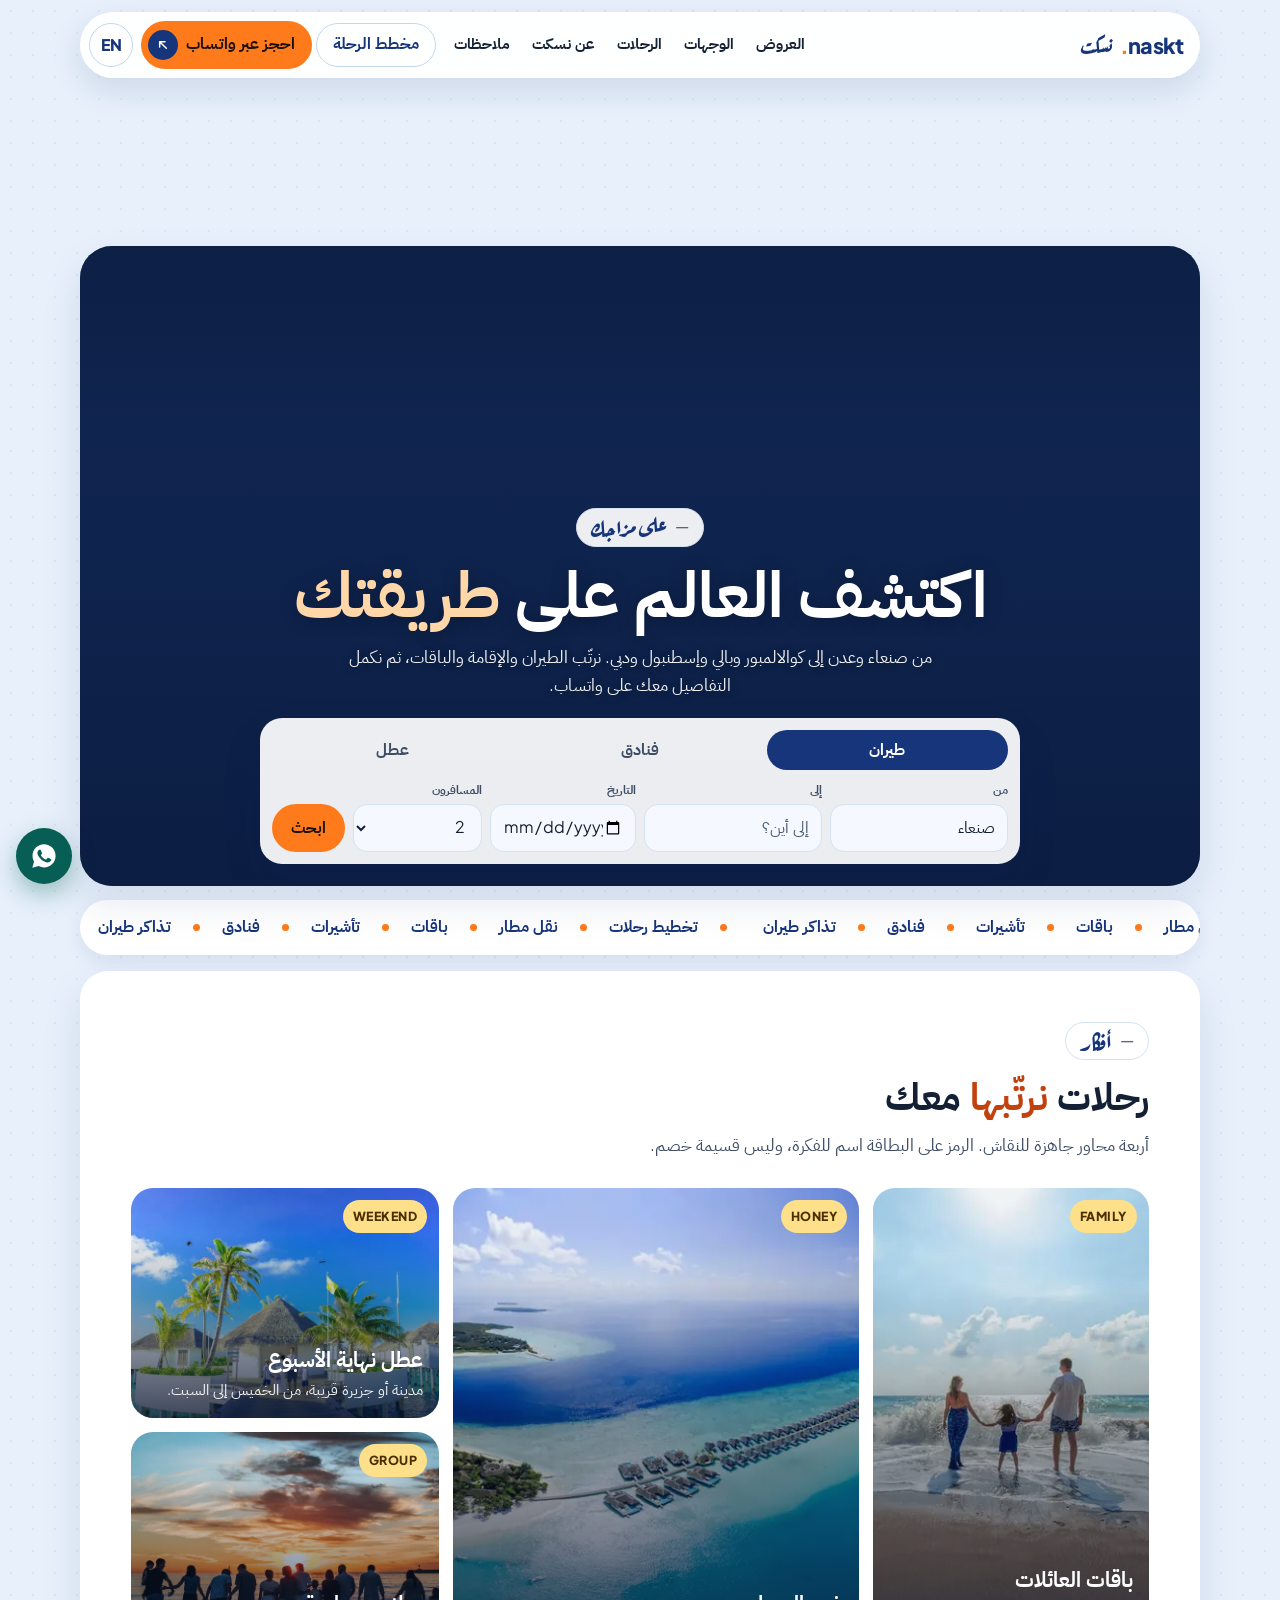
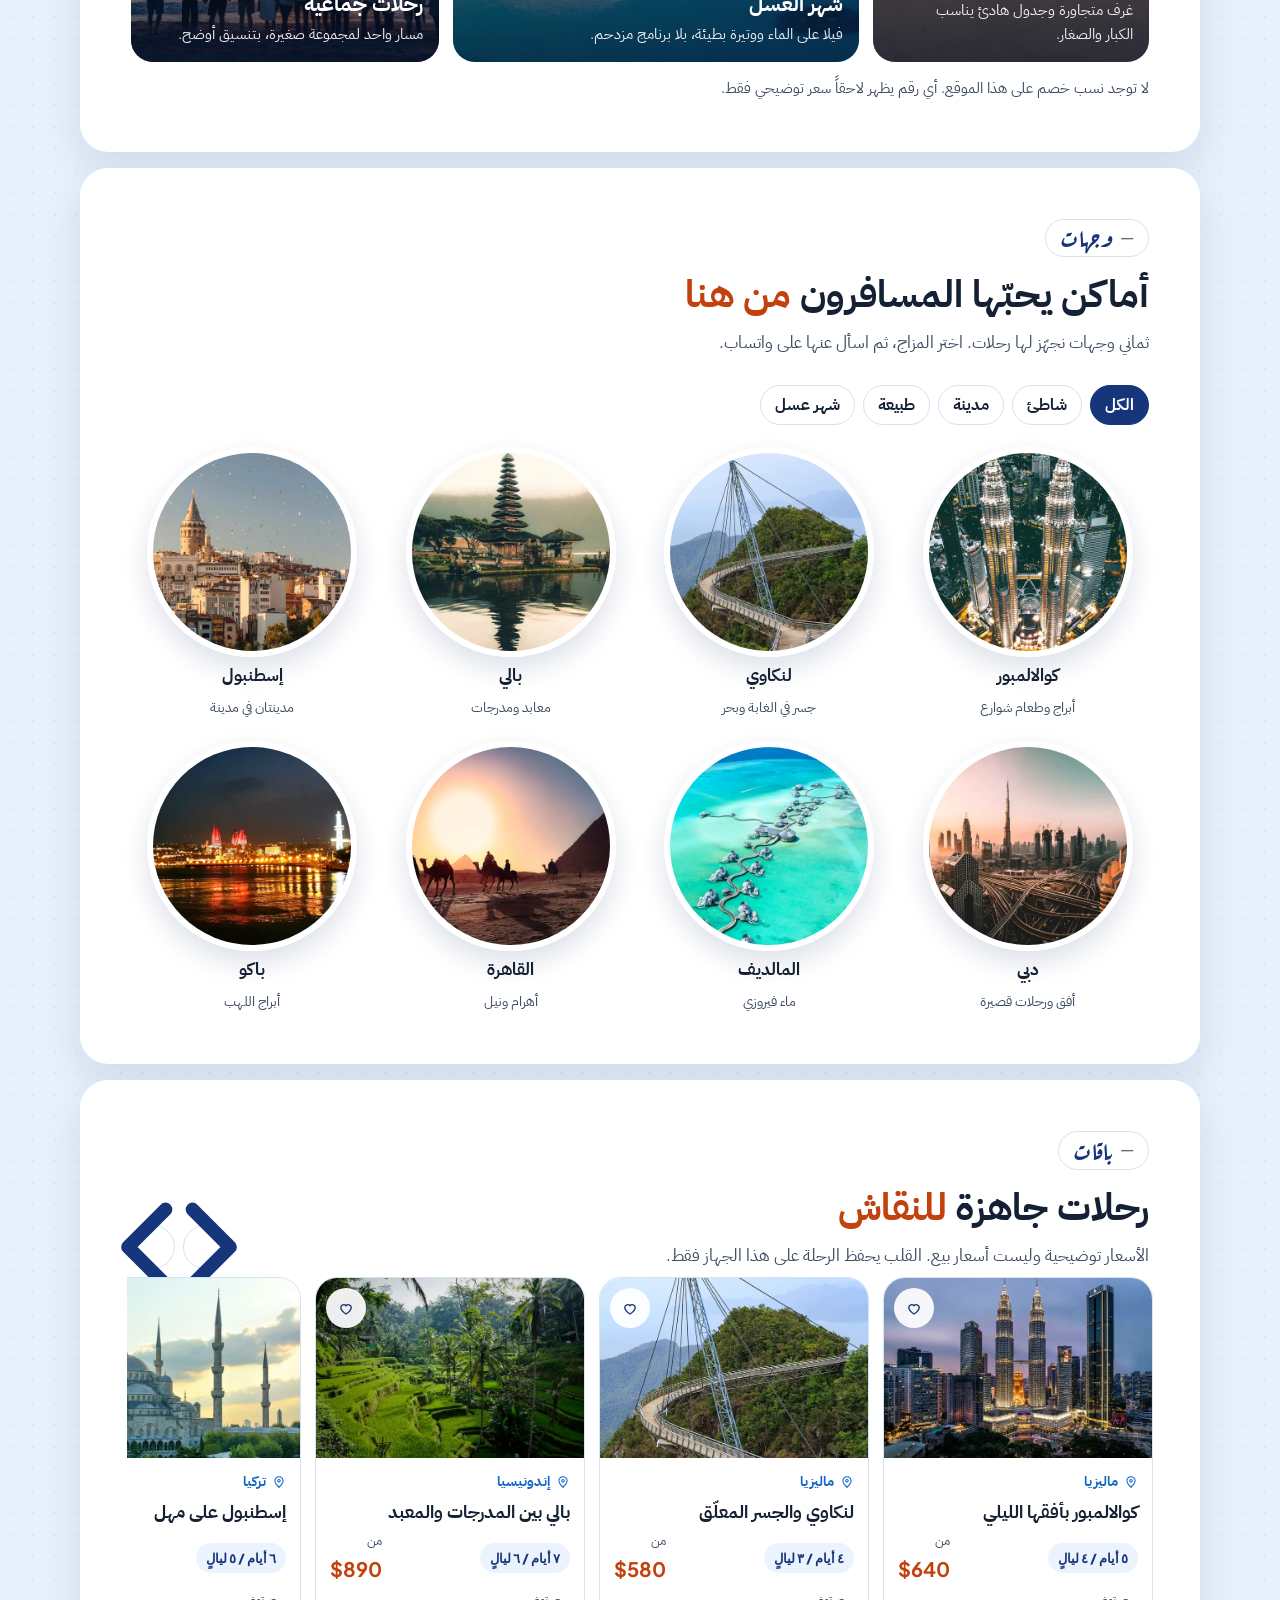
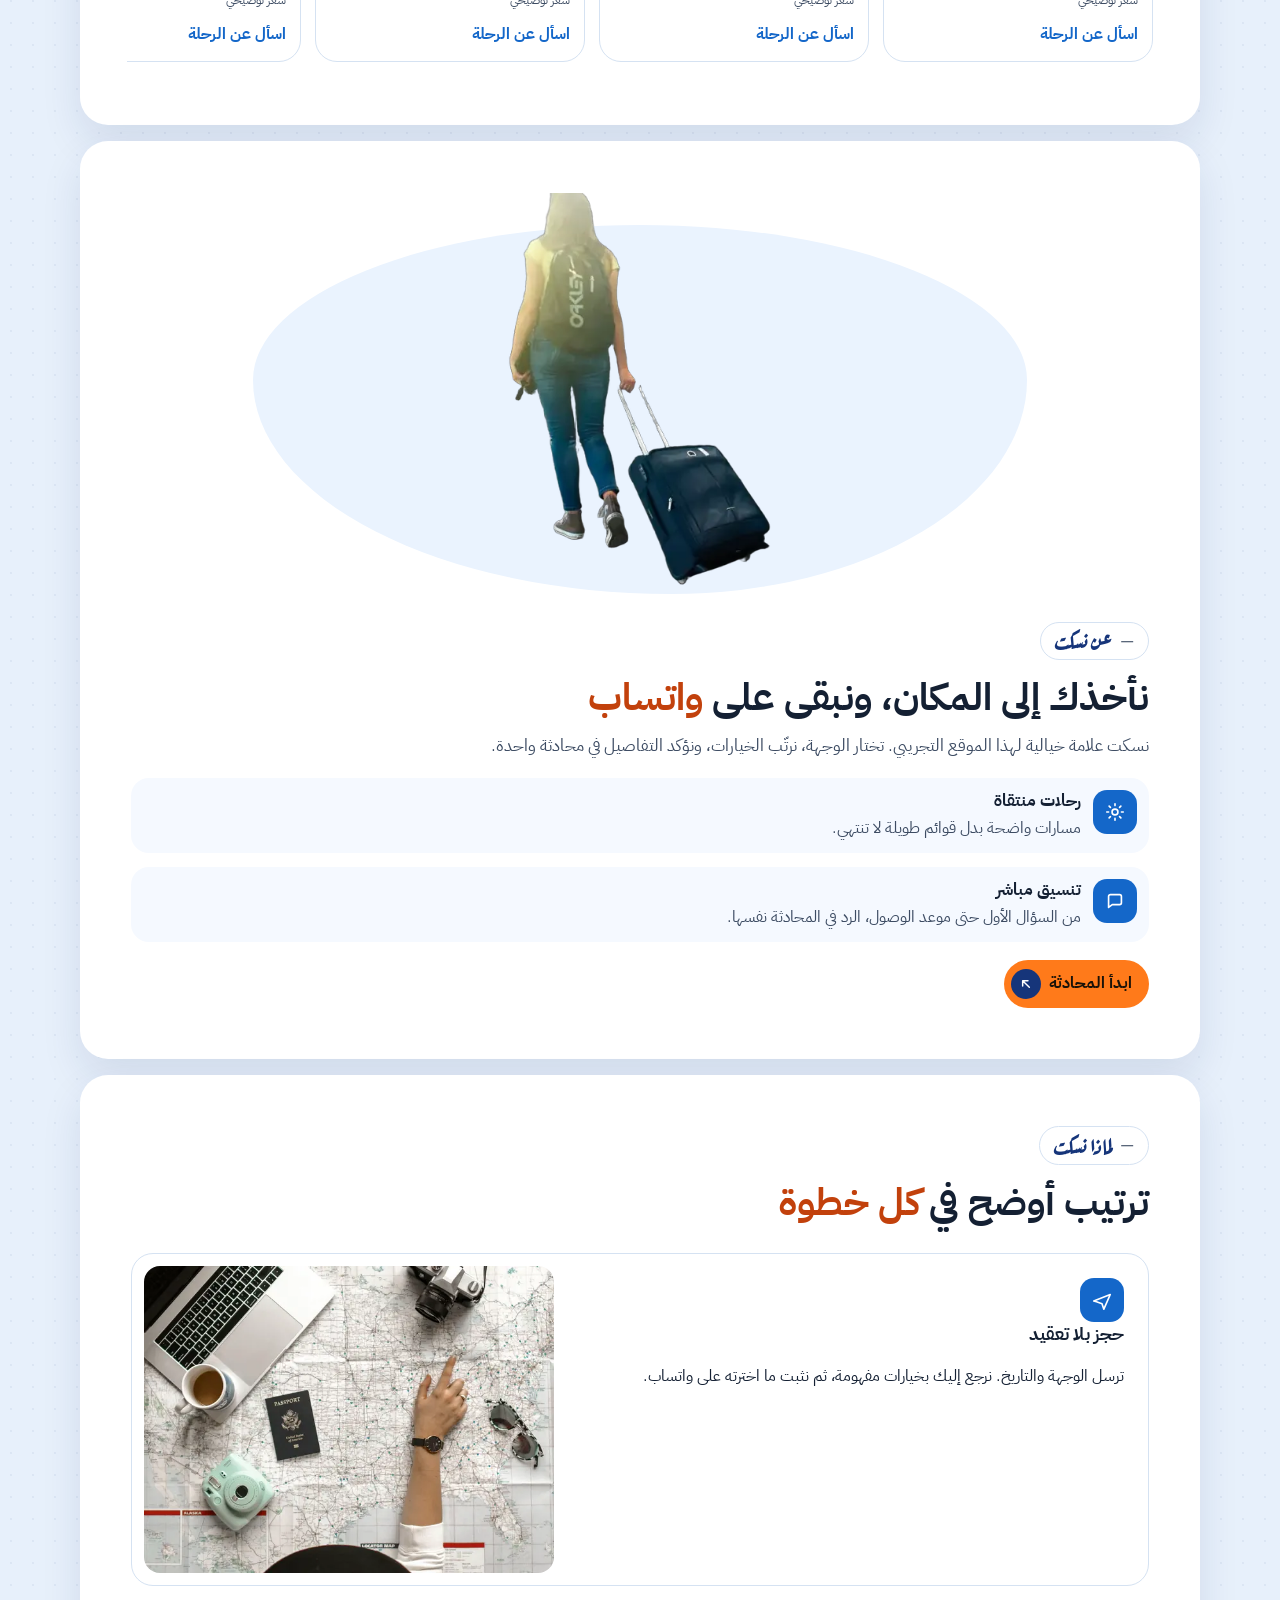
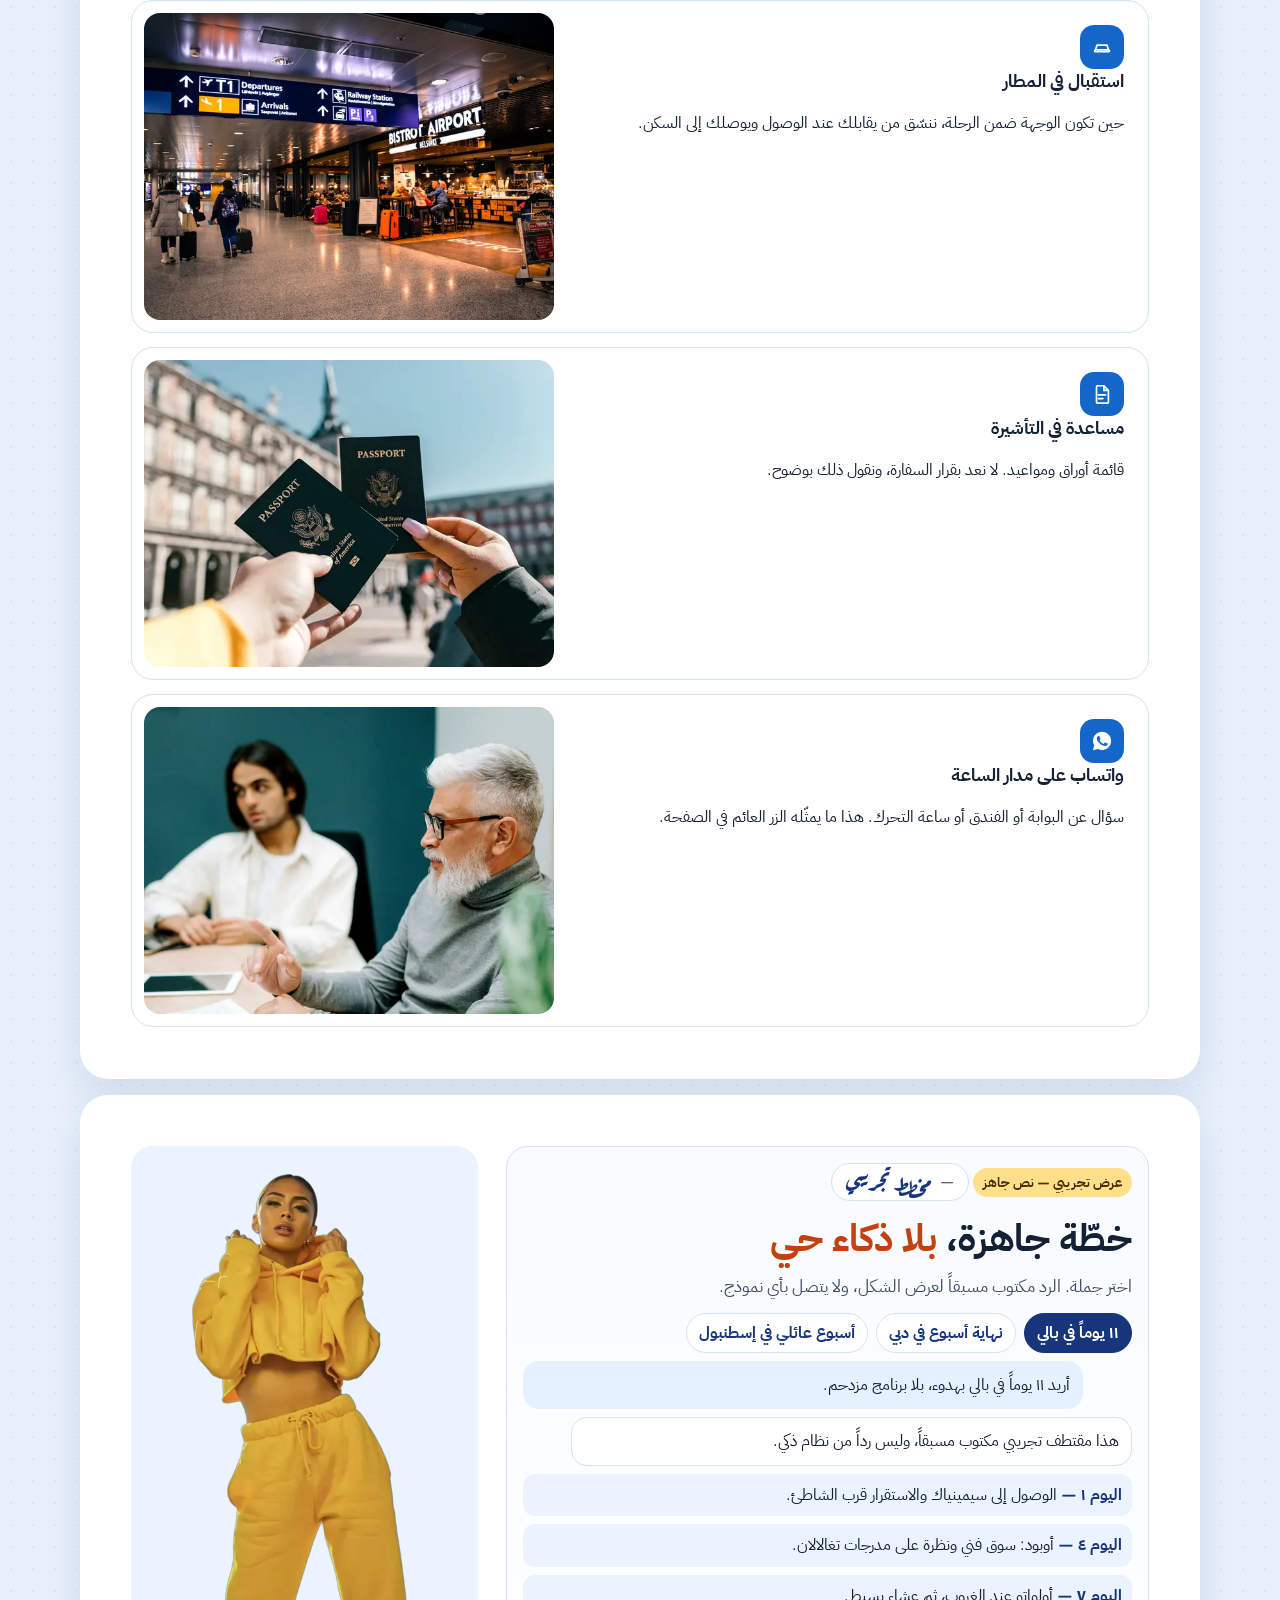
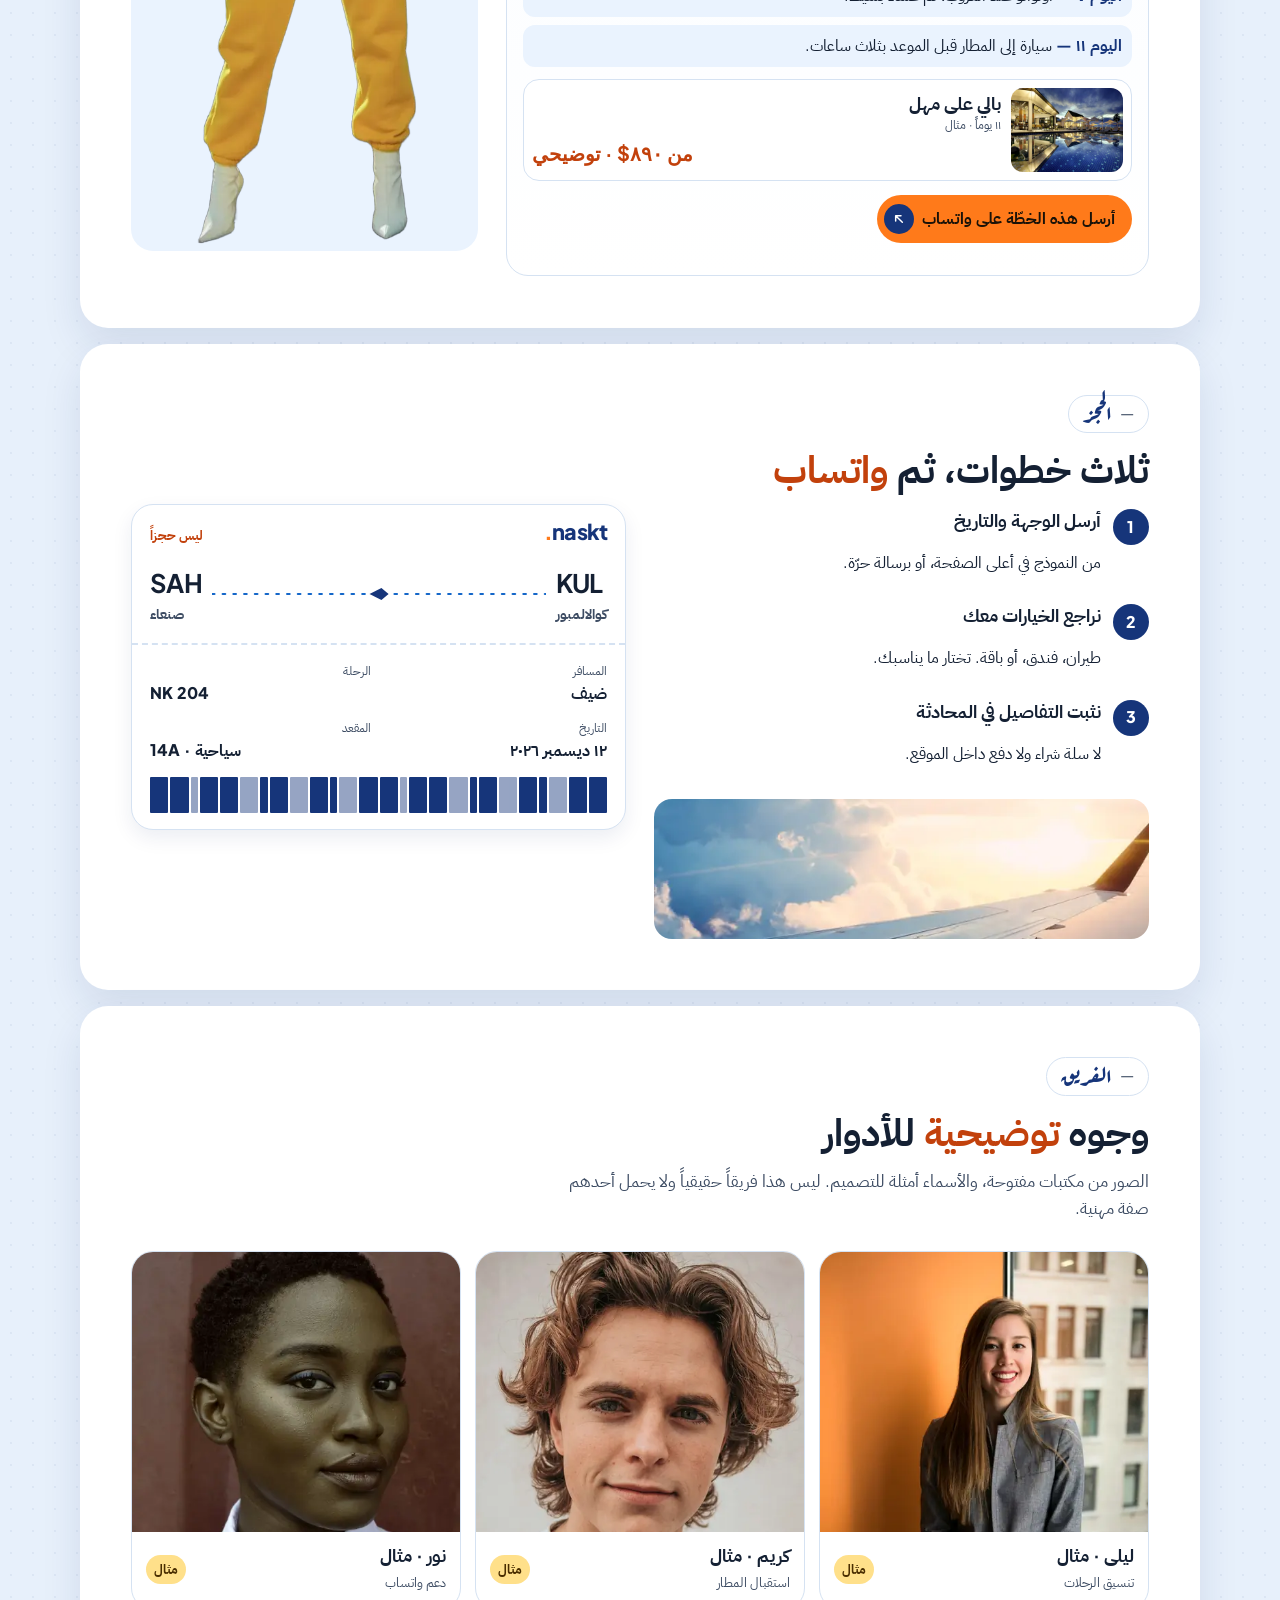
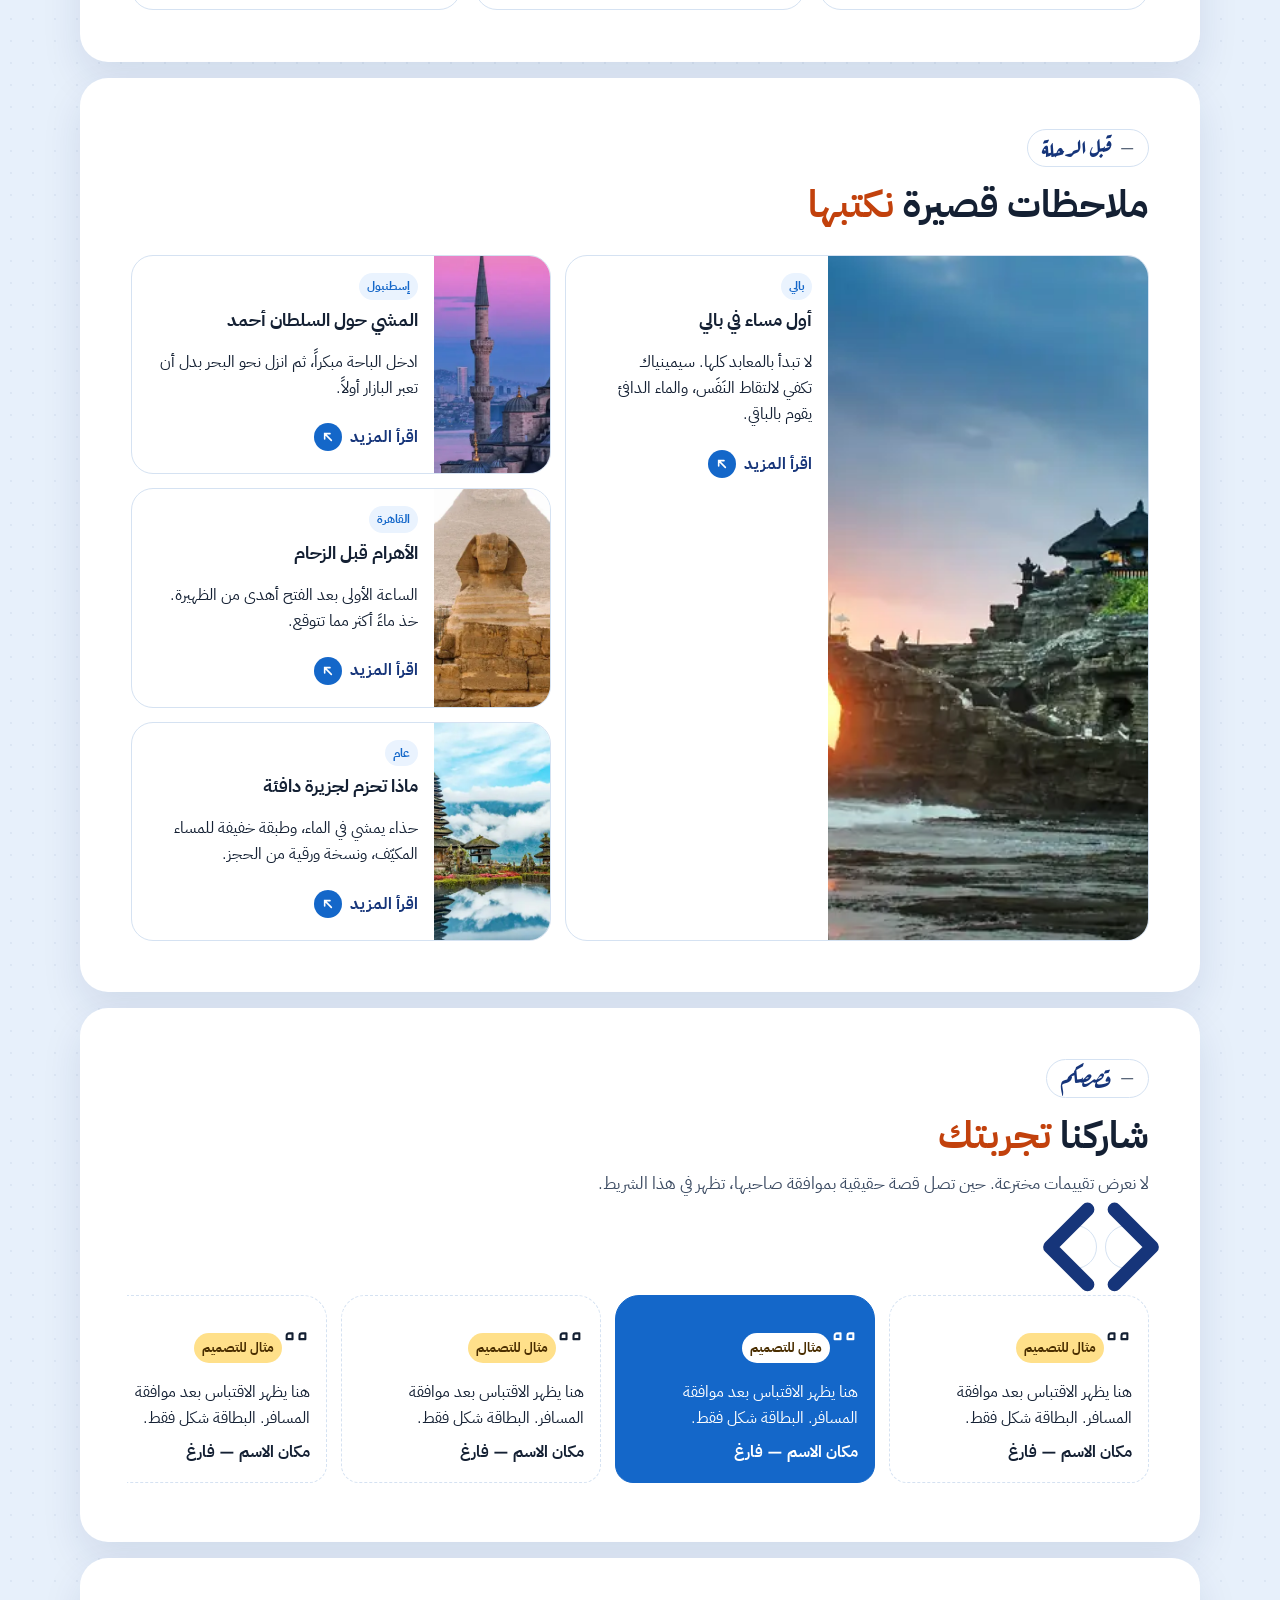
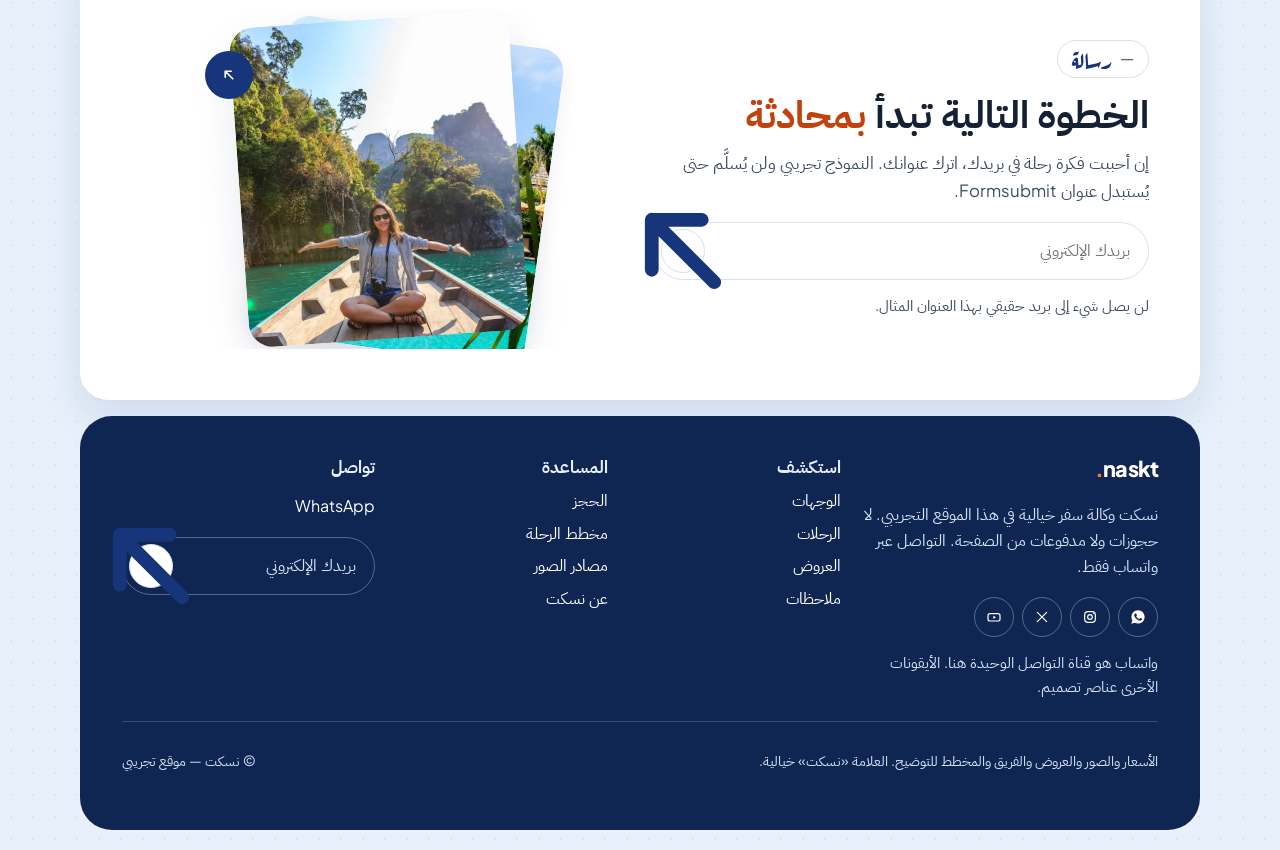
==== index.html @ 680c9383 "Build the bilingual naskt. travel demo for GitHub Pages. A static Arabic-first site with an English " ====
<!DOCTYPE html>
<html lang="ar" dir="rtl">
<head>
  <meta charset="utf-8">
  <meta name="viewport" content="width=device-width, initial-scale=1">
  <title>نسكت | اكتشف العالم على طريقتك</title>
  <meta id="meta-desc" name="description" content="نسكت موقع تجريبي لوكالة سفر خيالية. طيران وفنادق وباقات إلى كوالالمبور وبالي وإسطنبول ودبي والمالديف والقاهرة وباكو. الحجز عبر واتساب، والأسعار توضيحية.">
  <link rel="canonical" href="https://mohammedbagowabair.github.io/Naskt-Travel-Website/">
  <meta name="theme-color" content="#16357A">
  <meta property="og:type" content="website">
  <meta property="og:locale" content="ar">
  <meta property="og:locale:alternate" content="en">
  <meta property="og:site_name" content="naskt">
  <meta property="og:title" content="نسكت — اكتشف العالم على طريقتك">
  <meta property="og:description" content="موقع تجريبي لوكالة سفر خيالية. الحجز عبر واتساب، والأسعار توضيحية.">
  <meta property="og:url" content="https://mohammedbagowabair.github.io/Naskt-Travel-Website/">
  <meta property="og:image" content="https://mohammedbagowabair.github.io/Naskt-Travel-Website/assets/og.jpg">
  <meta property="og:image:width" content="1200">
  <meta property="og:image:height" content="630">
  <meta property="og:image:alt" content="نسكت — فيلات على ماء فيروزي">
  <meta name="twitter:card" content="summary_large_image">
  <meta name="twitter:title" content="نسكت — اكتشف العالم على طريقتك">
  <meta name="twitter:description" content="موقع تجريبي لوكالة سفر خيالية. الحجز عبر واتساب، والأسعار توضيحية.">
  <meta name="twitter:image" content="https://mohammedbagowabair.github.io/Naskt-Travel-Website/assets/og.jpg">
  <link rel="icon" href="favicon.svg" type="image/svg+xml">
  <link rel="apple-touch-icon" href="assets/apple-touch.png">
  <link rel="preload" as="image" href="assets/img/hero-800.webp" imagesrcset="assets/img/hero-800.webp 800w, assets/img/hero-1400.webp 1400w" imagesizes="(min-width: 1200px) 1120px, calc(100vw - 24px)" fetchpriority="high">
  <link rel="stylesheet" href="css/styles.css">
  <script>
    try {
      if (localStorage.getItem("naskt-lang") === "en") {
        document.documentElement.lang = "en";
        document.documentElement.dir = "ltr";
        document.documentElement.classList.add("i18n-pending");
      }
    } catch (e) {}
  </script>
  <script type="application/ld+json">
  {
    "@context": "https://schema.org",
    "@type": "WebSite",
    "name": "naskt",
    "alternateName": "نسكت",
    "url": "https://mohammedbagowabair.github.io/Naskt-Travel-Website/",
    "description": "Fictional travel-agency demo. Illustrative prices. Enquiries go to WhatsApp.",
    "inLanguage": ["ar", "en"]
  }
  </script>
</head>
<body>
  <a class="skip" href="#main" data-i18n="skip">تخطَّ إلى المحتوى</a>
  <div id="status" class="sr" role="status"></div>

  <svg xmlns="http://www.w3.org/2000/svg" hidden>
    <symbol id="i-arrow" viewBox="0 0 24 24"><path d="M7 17L17 7M9 7h8v8" fill="none" stroke="currentColor" stroke-width="2.2" stroke-linecap="round" stroke-linejoin="round"/></symbol>
    <symbol id="i-chev" viewBox="0 0 24 24"><path d="M14 6l-6 6 6 6" fill="none" stroke="currentColor" stroke-width="2.2" stroke-linecap="round" stroke-linejoin="round"/></symbol>
    <symbol id="i-pin" viewBox="0 0 24 24"><path d="M12 21s7-6.2 7-11a7 7 0 1 0-14 0c0 4.8 7 11 7 11z" fill="none" stroke="currentColor" stroke-width="1.8"/><circle cx="12" cy="10" r="2.2" fill="none" stroke="currentColor" stroke-width="1.8"/></symbol>
    <symbol id="i-plane" viewBox="0 0 24 24"><path d="M3 13l18-7-7 16-2-6-6-2z" fill="none" stroke="currentColor" stroke-width="1.8" stroke-linejoin="round"/></symbol>
    <symbol id="i-bed" viewBox="0 0 24 24"><path d="M3 18V8m0 6h18v4M3 14h10V9h5a4 4 0 0 1 4 4" fill="none" stroke="currentColor" stroke-width="1.8" stroke-linecap="round"/></symbol>
    <symbol id="i-sun" viewBox="0 0 24 24"><circle cx="12" cy="12" r="3.2" fill="none" stroke="currentColor" stroke-width="1.8"/><path d="M12 3v2M12 19v2M3 12h2M19 12h2M5.6 5.6l1.4 1.4M17 17l1.4 1.4M18.4 5.6L17 7M7 17l-1.4 1.4" fill="none" stroke="currentColor" stroke-width="1.8" stroke-linecap="round"/></symbol>
    <symbol id="i-menu" viewBox="0 0 24 24"><path d="M5 8h14M5 12h14M5 16h14" fill="none" stroke="currentColor" stroke-width="1.8" stroke-linecap="round"/></symbol>
    <symbol id="i-car" viewBox="0 0 24 24"><path d="M4 15v2m16-2v2M5 15l1.5-5h11L19 15M5 15h14a1 1 0 0 1 1 1v1H4v-1a1 1 0 0 1 1-1z" fill="none" stroke="currentColor" stroke-width="1.8" stroke-linejoin="round"/><circle cx="7.5" cy="16.5" r="1.2" fill="currentColor"/><circle cx="16.5" cy="16.5" r="1.2" fill="currentColor"/></symbol>
    <symbol id="i-doc" viewBox="0 0 24 24"><path d="M7 3h7l5 5v13a1 1 0 0 1-1 1H7a1 1 0 0 1-1-1V4a1 1 0 0 1 1-1z" fill="none" stroke="currentColor" stroke-width="1.8"/><path d="M14 3v5h5M8 13h8M8 17h5" fill="none" stroke="currentColor" stroke-width="1.8" stroke-linecap="round"/></symbol>
    <symbol id="i-chat" viewBox="0 0 24 24"><path d="M5 16.5V7a2 2 0 0 1 2-2h10a2 2 0 0 1 2 2v7a2 2 0 0 1-2 2H9l-4 3z" fill="none" stroke="currentColor" stroke-width="1.8" stroke-linejoin="round"/></symbol>
    <symbol id="i-quote" viewBox="0 0 24 24"><path d="M9 8H6a2 2 0 0 0-2 2v3h5V8zm11 0h-3a2 2 0 0 0-2 2v3h5V8z" fill="none" stroke="currentColor" stroke-width="1.8" stroke-linejoin="round"/></symbol>
    <symbol id="i-wa" viewBox="0 0 24 24"><path fill="currentColor" d="M12.04 2C6.58 2 2.15 6.4 2.15 11.83c0 1.74.46 3.44 1.34 4.94L2 22l5.39-1.4a10 10 0 0 0 4.65 1.18h.01c5.46 0 9.89-4.4 9.89-9.84C21.94 6.4 17.5 2 12.04 2zm5.76 14.04c-.24.68-1.4 1.3-1.94 1.38-.5.08-1.12.11-1.81-.11-.42-.14-.95-.31-1.64-.6-2.88-1.24-4.76-4.14-4.9-4.33-.14-.19-1.16-1.54-1.16-2.94s.73-2.08 1-2.37c.24-.28.64-.41 1.02-.41.12 0 .23 0 .33.01.3.01.44-.05.68.52.24.6.84 2.06.91 2.21.08.15.12.33.02.52-.1.2-.16.32-.3.49-.15.17-.31.38-.44.51-.15.14-.3.3-.13.58.17.28.76 1.25 1.63 2.02 1.12 1 2.06 1.31 2.36 1.46.3.14.47.12.64-.08.18-.19.74-.86.94-1.16.2-.3.4-.24.66-.14.27.1 1.7.8 1.99.95.29.14.48.22.55.34.07.12.07.7-.17 1.38z"/></symbol>
    <symbol id="i-ig" viewBox="0 0 24 24"><rect x="4" y="4" width="16" height="16" rx="5" fill="none" stroke="currentColor" stroke-width="1.8"/><circle cx="12" cy="12" r="3.5" fill="none" stroke="currentColor" stroke-width="1.8"/><circle cx="17.2" cy="6.8" r="0.9" fill="currentColor"/></symbol>
    <symbol id="i-x" viewBox="0 0 24 24"><path d="M5 5l14 14M19 5L5 19" fill="none" stroke="currentColor" stroke-width="1.8" stroke-linecap="round"/></symbol>
    <symbol id="i-yt" viewBox="0 0 24 24"><rect x="3" y="7" width="18" height="11" rx="3" fill="none" stroke="currentColor" stroke-width="1.8"/><path d="M11 10l4 2.5-4 2.5z" fill="currentColor"/></symbol>
  </svg>

  <header class="nav">
    <a class="logo" href="#top">
      <span class="logo-en">naskt<i>.</i></span>
      <span class="logo-ar">نسكت</span>
    </a>
    <div id="nav-panel" class="nav-panel is-closed">
      <ul class="nav-links">
        <li><a href="#offers" data-i18n="nav.offers">العروض</a></li>
        <li><a href="#destinations" data-i18n="nav.dest">الوجهات</a></li>
        <li><a href="#trips" data-i18n="nav.trips">الرحلات</a></li>
        <li><a href="#about" data-i18n="nav.about">عن نسكت</a></li>
        <li><a href="#stories" data-i18n="nav.stories">ملاحظات</a></li>
      </ul>
      <div class="nav-cta">
        <a class="btn btn-ghost" href="#planner" data-i18n="nav.plan">مخطط الرحلة</a>
        <a class="btn btn-orange" data-wa="general" target="_blank" rel="noopener noreferrer" href="https://wa.me/967783964784">
          <span data-i18n="nav.book">احجز عبر واتساب</span>
          <span class="disc" aria-hidden="true"><svg class="flip"><use href="#i-arrow"/></svg></span>
        </a>
      </div>
    </div>
    <button type="button" class="lang" id="lang-toggle" aria-label="التبديل إلى الإنجليزية">EN</button>
    <button type="button" class="nav-toggle" id="nav-toggle" aria-expanded="false" aria-controls="nav-panel" aria-label="القائمة">
      <svg><use href="#i-menu"/></svg>
    </button>
  </header>

  <main id="main">
    <div class="shell" id="top">
      <section class="hero-stage" aria-labelledby="hero-title">
        <picture class="cut cut-a">
          <source media="(min-width: 1100px)" srcset="assets/img/cut-man.webp" type="image/webp">
          <img alt="" width="414" height="869" decoding="async" src="[data-uri]">
        </picture>
        <picture class="cut cut-b">
          <source media="(min-width: 1100px)" srcset="assets/img/cut-yellow.webp" type="image/webp">
          <img alt="" width="369" height="1054" decoding="async" src="[data-uri]">
        </picture>
        <div class="hero-frame">
          <img class="hero-photo" src="assets/img/hero-800.webp" srcset="assets/img/hero-800.webp 800w, assets/img/hero-1400.webp 1400w" sizes="(min-width: 1200px) 1120px, calc(100vw - 24px)" width="1400" height="788" alt="فيلات على ماء فيروزي في المالديف، وحولها نخيل" data-i18n-alt="hero.alt" fetchpriority="high" decoding="async">
          <div class="hero-copy">
            <p class="eyebrow"><span class="mark" aria-hidden="true">—</span> <span class="script" data-i18n="hero.eye">على مزاجك</span></p>
            <h1 id="hero-title" data-i18n-html="hero.title">اكتشف العالم على <span class="accent">طريقتك</span></h1>
            <p class="lede" data-i18n="hero.lede">من صنعاء وعدن إلى كوالالمبور وبالي وإسطنبول ودبي. نرتّب الطيران والإقامة والباقات، ثم نكمل التفاصيل معك على واتساب.</p>
            <form class="book" id="book" action="#" method="get">
              <div class="tabs" role="tablist" data-i18n-aria="book.tabs" aria-label="نوع البحث">
                <button type="button" role="tab" id="tab-flight" data-mode="flight" aria-selected="true" aria-controls="book-panel"><span data-i18n="book.flight">طيران</span></button>
                <button type="button" role="tab" id="tab-hotel" data-mode="hotel" aria-selected="false" tabindex="-1" aria-controls="book-panel"><span data-i18n="book.hotel">فنادق</span></button>
                <button type="button" role="tab" id="tab-holiday" data-mode="holiday" aria-selected="false" tabindex="-1" aria-controls="book-panel"><span data-i18n="book.holiday">عطل</span></button>
              </div>
              <div class="book-grid" id="book-panel" role="tabpanel" aria-labelledby="tab-flight">
                <label class="field"><span id="label-from">من</span><input id="from" name="from" list="places" value="صنعاء" autocomplete="off" required></label>
                <label class="field"><span id="label-to">إلى</span><input id="to" name="to" list="places" data-i18n-ph="book.phTo" placeholder="إلى أين؟" autocomplete="off"></label>
                <label class="field"><span id="label-date">التاريخ</span><input id="when" name="date" type="date" required></label>
                <label class="field"><span id="label-who">المسافرون</span>
                  <select id="who" name="who">
                    <option>1</option><option selected>2</option><option>3</option><option>4</option><option>5</option><option>6</option><option>7</option><option>8</option>
                  </select>
                </label>
                <div class="go">
                  <button class="btn btn-orange" type="submit"><span data-i18n="book.search">ابحث</span></button>
                </div>
              </div>
              <datalist id="places"></datalist>
              <p class="form-error" id="book-error" role="alert" hidden></p>
            </form>
          </div>
        </div>
      </section>

      <div class="marquee" dir="ltr">
        <div class="marquee-track">
          <p class="marquee-group">
            <span data-i18n="mq.1">تذاكر طيران</span><span class="dot" aria-hidden="true"></span>
            <span data-i18n="mq.2">فنادق</span><span class="dot" aria-hidden="true"></span>
            <span data-i18n="mq.3">تأشيرات</span><span class="dot" aria-hidden="true"></span>
            <span data-i18n="mq.4">باقات</span><span class="dot" aria-hidden="true"></span>
            <span data-i18n="mq.5">نقل مطار</span><span class="dot" aria-hidden="true"></span>
            <span data-i18n="mq.6">تخطيط رحلات</span><span class="dot" aria-hidden="true"></span>
          </p>
          <p class="marquee-group" aria-hidden="true">
            <span data-i18n="mq.1">تذاكر طيران</span><span class="dot"></span>
            <span data-i18n="mq.2">فنادق</span><span class="dot"></span>
            <span data-i18n="mq.3">تأشيرات</span><span class="dot"></span>
            <span data-i18n="mq.4">باقات</span><span class="dot"></span>
            <span data-i18n="mq.5">نقل مطار</span><span class="dot"></span>
            <span data-i18n="mq.6">تخطيط رحلات</span><span class="dot"></span>
          </p>
        </div>
      </div>

      <section class="panel reveal" id="offers" aria-labelledby="offers-title">
        <header class="sec-head">
          <p class="eyebrow"><span class="mark" aria-hidden="true">—</span> <span class="script" data-i18n="offers.eye">أفكار</span></p>
          <h2 id="offers-title" data-i18n-html="offers.title">رحلات <span class="accent">نرتّبها</span> معك</h2>
          <p class="lede" data-i18n="offers.lede">أربعة محاور جاهزة للنقاش. الرمز على البطاقة اسم للفكرة، وليس قسيمة خصم.</p>
        </header>
        <div class="bento">
          <article class="tile tile-a">
            <img src="[data-uri]" data-src="assets/img/offer-family-960.webp" data-srcset="assets/img/offer-family-640.webp 640w, assets/img/offer-family-960.webp 960w" sizes="(min-width: 980px) 280px, 92vw" width="960" height="720" alt="" data-i18n-alt="offer.family.t" loading="lazy" fetchpriority="low" decoding="async">
            <span class="code">FAMILY</span>
            <div class="shade" aria-hidden="true"></div>
            <div class="body"><h3 data-i18n="offer.family.t">باقات العائلات</h3><p data-i18n="offer.family.d">غرف متجاورة وجدول هادئ يناسب الكبار والصغار.</p></div>
          </article>
          <article class="tile tile-b">
            <img src="[data-uri]" data-src="assets/img/offer-honey-960.webp" data-srcset="assets/img/offer-honey-640.webp 640w, assets/img/offer-honey-960.webp 960w" sizes="(min-width: 980px) 420px, 92vw" width="960" height="720" alt="" data-i18n-alt="offer.honey.t" loading="lazy" fetchpriority="low" decoding="async">
            <span class="code">HONEY</span>
            <div class="shade" aria-hidden="true"></div>
            <div class="body"><h3 data-i18n="offer.honey.t">شهر العسل</h3><p data-i18n="offer.honey.d">فيلا على الماء ووتيرة بطيئة، بلا برنامج مزدحم.</p></div>
          </article>
          <article class="tile">
            <img src="[data-uri]" data-src="assets/img/offer-weekend-960.webp" data-srcset="assets/img/offer-weekend-640.webp 640w, assets/img/offer-weekend-960.webp 960w" sizes="(min-width: 980px) 300px, 92vw" width="960" height="720" alt="" data-i18n-alt="offer.weekend.t" loading="lazy" fetchpriority="low" decoding="async">
            <span class="code">WEEKEND</span>
            <div class="shade" aria-hidden="true"></div>
            <div class="body"><h3 data-i18n="offer.weekend.t">عطل نهاية الأسبوع</h3><p data-i18n="offer.weekend.d">مدينة أو جزيرة قريبة، من الخميس إلى السبت.</p></div>
          </article>
          <article class="tile">
            <img src="[data-uri]" data-src="assets/img/offer-group-960.webp" data-srcset="assets/img/offer-group-640.webp 640w, assets/img/offer-group-960.webp 960w" sizes="(min-width: 980px) 300px, 92vw" width="960" height="720" alt="" data-i18n-alt="offer.group.t" loading="lazy" fetchpriority="low" decoding="async">
            <span class="code">GROUP</span>
            <div class="shade" aria-hidden="true"></div>
            <div class="body"><h3 data-i18n="offer.group.t">رحلات جماعية</h3><p data-i18n="offer.group.d">مسار واحد لمجموعة صغيرة، بتنسيق أوضح.</p></div>
          </article>
        </div>
        <p class="note" data-i18n="offers.note">لا توجد نسب خصم على هذا الموقع. أي رقم يظهر لاحقاً سعر توضيحي فقط.</p>
      </section>

      <section class="panel reveal" id="destinations" aria-labelledby="dest-title">
        <header class="sec-head">
          <p class="eyebrow"><span class="mark" aria-hidden="true">—</span> <span class="script" data-i18n="dest.eye">وجهات</span></p>
          <h2 id="dest-title" data-i18n-html="dest.title">أماكن يحبّها المسافرون <span class="accent">من هنا</span></h2>
          <p class="lede" data-i18n="dest.lede">ثماني وجهات نجهّز لها رحلات. اختر المزاج، ثم اسأل عنها على واتساب.</p>
        </header>
        <div class="filters" role="group" aria-label="Filters">
          <button type="button" data-filter="all" aria-pressed="true" data-i18n="filter.all">الكل</button>
          <button type="button" data-filter="beach" aria-pressed="false" data-i18n="filter.beach">شاطئ</button>
          <button type="button" data-filter="city" aria-pressed="false" data-i18n="filter.city">مدينة</button>
          <button type="button" data-filter="nature" aria-pressed="false" data-i18n="filter.nature">طبيعة</button>
          <button type="button" data-filter="honeymoon" aria-pressed="false" data-i18n="filter.honey">شهر عسل</button>
        </div>
        <div class="dest-grid">
          <article class="dest" data-cats="city"><a data-wa="dest" data-name="d.kl.t" target="_blank" rel="noopener noreferrer" href="https://wa.me/967783964784"><img src="[data-uri]" data-src="assets/img/dest-kl-800.webp" data-srcset="assets/img/dest-kl-480.webp 480w, assets/img/dest-kl-800.webp 800w" sizes="(min-width: 900px) 200px, 42vw" width="800" height="800" alt="كوالالمبور" data-i18n-alt="d.kl.t" loading="lazy" fetchpriority="low" decoding="async"><h3 data-i18n="d.kl.t">كوالالمبور</h3><p data-i18n="d.kl.d">أبراج وطعام شوارع</p></a></article>
          <article class="dest" data-cats="beach nature"><a data-wa="dest" data-name="d.lgk.t" target="_blank" rel="noopener noreferrer" href="https://wa.me/967783964784"><img src="[data-uri]" data-src="assets/img/dest-langkawi-800.webp" data-srcset="assets/img/dest-langkawi-480.webp 480w, assets/img/dest-langkawi-800.webp 800w" sizes="(min-width: 900px) 200px, 42vw" width="800" height="800" alt="لنكاوي" data-i18n-alt="d.lgk.t" loading="lazy" fetchpriority="low" decoding="async"><h3 data-i18n="d.lgk.t">لنكاوي</h3><p data-i18n="d.lgk.d">جسر في الغابة وبحر</p></a></article>
          <article class="dest" data-cats="beach nature honeymoon"><a data-wa="dest" data-name="d.bali.t" target="_blank" rel="noopener noreferrer" href="https://wa.me/967783964784"><img src="[data-uri]" data-src="assets/img/dest-bali-800.webp" data-srcset="assets/img/dest-bali-480.webp 480w, assets/img/dest-bali-800.webp 800w" sizes="(min-width: 900px) 200px, 42vw" width="800" height="800" alt="بالي" data-i18n-alt="d.bali.t" loading="lazy" fetchpriority="low" decoding="async"><h3 data-i18n="d.bali.t">بالي</h3><p data-i18n="d.bali.d">معابد ومدرجات</p></a></article>
          <article class="dest" data-cats="city"><a data-wa="dest" data-name="d.ist.t" target="_blank" rel="noopener noreferrer" href="https://wa.me/967783964784"><img src="[data-uri]" data-src="assets/img/dest-istanbul-800.webp" data-srcset="assets/img/dest-istanbul-480.webp 480w, assets/img/dest-istanbul-800.webp 800w" sizes="(min-width: 900px) 200px, 42vw" width="800" height="800" alt="إسطنبول" data-i18n-alt="d.ist.t" loading="lazy" fetchpriority="low" decoding="async"><h3 data-i18n="d.ist.t">إسطنبول</h3><p data-i18n="d.ist.d">مدينتان في مدينة</p></a></article>
          <article class="dest" data-cats="city honeymoon"><a data-wa="dest" data-name="d.dxb.t" target="_blank" rel="noopener noreferrer" href="https://wa.me/967783964784"><img src="[data-uri]" data-src="assets/img/dest-dubai-800.webp" data-srcset="assets/img/dest-dubai-480.webp 480w, assets/img/dest-dubai-800.webp 800w" sizes="(min-width: 900px) 200px, 42vw" width="800" height="800" alt="دبي" data-i18n-alt="d.dxb.t" loading="lazy" fetchpriority="low" decoding="async"><h3 data-i18n="d.dxb.t">دبي</h3><p data-i18n="d.dxb.d">أفق ورحلات قصيرة</p></a></article>
          <article class="dest" data-cats="beach honeymoon"><a data-wa="dest" data-name="d.mld.t" target="_blank" rel="noopener noreferrer" href="https://wa.me/967783964784"><img src="[data-uri]" data-src="assets/img/dest-maldives-800.webp" data-srcset="assets/img/dest-maldives-480.webp 480w, assets/img/dest-maldives-800.webp 800w" sizes="(min-width: 900px) 200px, 42vw" width="800" height="800" alt="المالديف" data-i18n-alt="d.mld.t" loading="lazy" fetchpriority="low" decoding="async"><h3 data-i18n="d.mld.t">المالديف</h3><p data-i18n="d.mld.d">ماء فيروزي</p></a></article>
          <article class="dest" data-cats="city"><a data-wa="dest" data-name="d.cai.t" target="_blank" rel="noopener noreferrer" href="https://wa.me/967783964784"><img src="[data-uri]" data-src="assets/img/dest-cairo-800.webp" data-srcset="assets/img/dest-cairo-480.webp 480w, assets/img/dest-cairo-800.webp 800w" sizes="(min-width: 900px) 200px, 42vw" width="800" height="800" alt="القاهرة" data-i18n-alt="d.cai.t" loading="lazy" fetchpriority="low" decoding="async"><h3 data-i18n="d.cai.t">القاهرة</h3><p data-i18n="d.cai.d">أهرام ونيل</p></a></article>
          <article class="dest" data-cats="city nature"><a data-wa="dest" data-name="d.bak.t" target="_blank" rel="noopener noreferrer" href="https://wa.me/967783964784"><img src="[data-uri]" data-src="assets/img/dest-baku-800.webp" data-srcset="assets/img/dest-baku-480.webp 480w, assets/img/dest-baku-800.webp 800w" sizes="(min-width: 900px) 200px, 42vw" width="800" height="800" alt="باكو" data-i18n-alt="d.bak.t" loading="lazy" fetchpriority="low" decoding="async"><h3 data-i18n="d.bak.t">باكو</h3><p data-i18n="d.bak.d">أبراج اللهب</p></a></article>
        </div>
        <p class="note" id="dest-empty" hidden data-i18n="dest.empty">لا توجد وجهة ضمن هذا التصنيف.</p>
      </section>

      <section class="panel reveal" id="trips" aria-labelledby="trips-title">
        <div class="carousel-head">
          <header class="sec-head" style="margin-bottom:0">
            <p class="eyebrow"><span class="mark" aria-hidden="true">—</span> <span class="script" data-i18n="trips.eye">باقات</span></p>
            <h2 id="trips-title" data-i18n-html="trips.title">رحلات جاهزة <span class="accent">للنقاش</span></h2>
            <p class="lede" data-i18n="trips.lede">الأسعار توضيحية وليست أسعار بيع. القلب يحفظ الرحلة على هذا الجهاز فقط.</p>
          </header>
          <div class="arrows">
            <button type="button" data-scroll="trip-track" data-dir="prev" data-i18n-aria="carousel.prev" aria-label="السابق"><svg class="flip"><use href="#i-chev"/></svg></button>
            <button type="button" data-scroll="trip-track" data-dir="next" data-i18n-aria="carousel.next" aria-label="التالي"><svg class="point-end"><use href="#i-chev"/></svg></button>
          </div>
        </div>
        <div class="track" id="trip-track" tabindex="0" role="region" aria-roledescription="carousel" aria-label="Trips">
          <article class="trip">
            <button type="button" class="fav" data-fav="kl" aria-pressed="false"><svg viewBox="0 0 24 24" aria-hidden="true"><path d="M12 20s-7-4.4-7-9a4 4 0 0 1 7-2 4 4 0 0 1 7 2c0 4.6-7 9-7 9z" fill="none" stroke="currentColor" stroke-width="1.8" stroke-linejoin="round"/></svg></button>
            <img src="[data-uri]" data-src="assets/img/trip-kl-960.webp" data-srcset="assets/img/trip-kl-640.webp 640w, assets/img/trip-kl-960.webp 960w" sizes="270px" width="960" height="720" alt="" data-i18n-alt="t.kl.t" loading="lazy" fetchpriority="low" decoding="async">
            <div class="pad"><p class="loc"><svg aria-hidden="true"><use href="#i-pin"/></svg><span data-i18n="t.kl.where">ماليزيا</span></p><h3 data-i18n="t.kl.t">كوالالمبور بأفقها الليلي</h3><div class="meta-row"><span class="dur" data-i18n="t.kl.dur">٥ أيام / ٤ ليالٍ</span><p class="price"><span data-i18n="price.from">من</span> <strong dir="ltr">$640</strong></p></div><p class="demo-tag" data-i18n="price.demo">سعر توضيحي</p><a class="ask" data-wa="trip" data-trip="kl" target="_blank" rel="noopener noreferrer" href="https://wa.me/967783964784" data-i18n="trip.ask">اسأل عن الرحلة</a></div>
          </article>
          <article class="trip">
            <button type="button" class="fav" data-fav="lgk" aria-pressed="false"><svg viewBox="0 0 24 24" aria-hidden="true"><path d="M12 20s-7-4.4-7-9a4 4 0 0 1 7-2 4 4 0 0 1 7 2c0 4.6-7 9-7 9z" fill="none" stroke="currentColor" stroke-width="1.8" stroke-linejoin="round"/></svg></button>
            <img src="[data-uri]" data-src="assets/img/trip-langkawi-960.webp" data-srcset="assets/img/trip-langkawi-640.webp 640w, assets/img/trip-langkawi-960.webp 960w" sizes="270px" width="960" height="720" alt="" data-i18n-alt="t.lgk.t" loading="lazy" fetchpriority="low" decoding="async">
            <div class="pad"><p class="loc"><svg aria-hidden="true"><use href="#i-pin"/></svg><span data-i18n="t.lgk.where">ماليزيا</span></p><h3 data-i18n="t.lgk.t">لنكاوي والجسر المعلّق</h3><div class="meta-row"><span class="dur" data-i18n="t.lgk.dur">٤ أيام / ٣ ليالٍ</span><p class="price"><span data-i18n="price.from">من</span> <strong dir="ltr">$580</strong></p></div><p class="demo-tag" data-i18n="price.demo">سعر توضيحي</p><a class="ask" data-wa="trip" data-trip="lgk" target="_blank" rel="noopener noreferrer" href="https://wa.me/967783964784" data-i18n="trip.ask">اسأل عن الرحلة</a></div>
          </article>
          <article class="trip">
            <button type="button" class="fav" data-fav="bali" aria-pressed="false"><svg viewBox="0 0 24 24" aria-hidden="true"><path d="M12 20s-7-4.4-7-9a4 4 0 0 1 7-2 4 4 0 0 1 7 2c0 4.6-7 9-7 9z" fill="none" stroke="currentColor" stroke-width="1.8" stroke-linejoin="round"/></svg></button>
            <img src="[data-uri]" data-src="assets/img/trip-bali-960.webp" data-srcset="assets/img/trip-bali-640.webp 640w, assets/img/trip-bali-960.webp 960w" sizes="270px" width="960" height="720" alt="" data-i18n-alt="t.bali.t" loading="lazy" fetchpriority="low" decoding="async">
            <div class="pad"><p class="loc"><svg aria-hidden="true"><use href="#i-pin"/></svg><span data-i18n="t.bali.where">إندونيسيا</span></p><h3 data-i18n="t.bali.t">بالي بين المدرجات والمعبد</h3><div class="meta-row"><span class="dur" data-i18n="t.bali.dur">٧ أيام / ٦ ليالٍ</span><p class="price"><span data-i18n="price.from">من</span> <strong dir="ltr">$890</strong></p></div><p class="demo-tag" data-i18n="price.demo">سعر توضيحي</p><a class="ask" data-wa="trip" data-trip="bali" target="_blank" rel="noopener noreferrer" href="https://wa.me/967783964784" data-i18n="trip.ask">اسأل عن الرحلة</a></div>
          </article>
          <article class="trip">
            <button type="button" class="fav" data-fav="ist" aria-pressed="false"><svg viewBox="0 0 24 24" aria-hidden="true"><path d="M12 20s-7-4.4-7-9a4 4 0 0 1 7-2 4 4 0 0 1 7 2c0 4.6-7 9-7 9z" fill="none" stroke="currentColor" stroke-width="1.8" stroke-linejoin="round"/></svg></button>
            <img src="[data-uri]" data-src="assets/img/trip-istanbul-960.webp" data-srcset="assets/img/trip-istanbul-640.webp 640w, assets/img/trip-istanbul-960.webp 960w" sizes="270px" width="960" height="720" alt="" data-i18n-alt="t.ist.t" loading="lazy" fetchpriority="low" decoding="async">
            <div class="pad"><p class="loc"><svg aria-hidden="true"><use href="#i-pin"/></svg><span data-i18n="t.ist.where">تركيا</span></p><h3 data-i18n="t.ist.t">إسطنبول على مهل</h3><div class="meta-row"><span class="dur" data-i18n="t.ist.dur">٦ أيام / ٥ ليالٍ</span><p class="price"><span data-i18n="price.from">من</span> <strong dir="ltr">$720</strong></p></div><p class="demo-tag" data-i18n="price.demo">سعر توضيحي</p><a class="ask" data-wa="trip" data-trip="ist" target="_blank" rel="noopener noreferrer" href="https://wa.me/967783964784" data-i18n="trip.ask">اسأل عن الرحلة</a></div>
          </article>
          <article class="trip">
            <button type="button" class="fav" data-fav="dxb" aria-pressed="false"><svg viewBox="0 0 24 24" aria-hidden="true"><path d="M12 20s-7-4.4-7-9a4 4 0 0 1 7-2 4 4 0 0 1 7 2c0 4.6-7 9-7 9z" fill="none" stroke="currentColor" stroke-width="1.8" stroke-linejoin="round"/></svg></button>
            <img src="[data-uri]" data-src="assets/img/trip-dubai-960.webp" data-srcset="assets/img/trip-dubai-640.webp 640w, assets/img/trip-dubai-960.webp 960w" sizes="270px" width="960" height="720" alt="" data-i18n-alt="t.dxb.t" loading="lazy" fetchpriority="low" decoding="async">
            <div class="pad"><p class="loc"><svg aria-hidden="true"><use href="#i-pin"/></svg><span data-i18n="t.dxb.where">الإمارات</span></p><h3 data-i18n="t.dxb.t">دبي لعطلة قصيرة</h3><div class="meta-row"><span class="dur" data-i18n="t.dxb.dur">٤ أيام / ٣ ليالٍ</span><p class="price"><span data-i18n="price.from">من</span> <strong dir="ltr">$540</strong></p></div><p class="demo-tag" data-i18n="price.demo">سعر توضيحي</p><a class="ask" data-wa="trip" data-trip="dxb" target="_blank" rel="noopener noreferrer" href="https://wa.me/967783964784" data-i18n="trip.ask">اسأل عن الرحلة</a></div>
          </article>
          <article class="trip">
            <button type="button" class="fav" data-fav="mld" aria-pressed="false"><svg viewBox="0 0 24 24" aria-hidden="true"><path d="M12 20s-7-4.4-7-9a4 4 0 0 1 7-2 4 4 0 0 1 7 2c0 4.6-7 9-7 9z" fill="none" stroke="currentColor" stroke-width="1.8" stroke-linejoin="round"/></svg></button>
            <img src="[data-uri]" data-src="assets/img/trip-maldives-960.webp" data-srcset="assets/img/trip-maldives-640.webp 640w, assets/img/trip-maldives-960.webp 960w" sizes="270px" width="960" height="720" alt="" data-i18n-alt="t.mld.t" loading="lazy" fetchpriority="low" decoding="async">
            <div class="pad"><p class="loc"><svg aria-hidden="true"><use href="#i-pin"/></svg><span data-i18n="t.mld.where">المالديف</span></p><h3 data-i18n="t.mld.t">المالديف والبيوت على الماء</h3><div class="meta-row"><span class="dur" data-i18n="t.mld.dur">٥ أيام / ٤ ليالٍ</span><p class="price"><span data-i18n="price.from">من</span> <strong dir="ltr">$1,150</strong></p></div><p class="demo-tag" data-i18n="price.demo">سعر توضيحي</p><a class="ask" data-wa="trip" data-trip="mld" target="_blank" rel="noopener noreferrer" href="https://wa.me/967783964784" data-i18n="trip.ask">اسأل عن الرحلة</a></div>
          </article>
          <article class="trip">
            <button type="button" class="fav" data-fav="cai" aria-pressed="false"><svg viewBox="0 0 24 24" aria-hidden="true"><path d="M12 20s-7-4.4-7-9a4 4 0 0 1 7-2 4 4 0 0 1 7 2c0 4.6-7 9-7 9z" fill="none" stroke="currentColor" stroke-width="1.8" stroke-linejoin="round"/></svg></button>
            <img src="[data-uri]" data-src="assets/img/trip-cairo-960.webp" data-srcset="assets/img/trip-cairo-640.webp 640w, assets/img/trip-cairo-960.webp 960w" sizes="270px" width="960" height="720" alt="" data-i18n-alt="t.cai.t" loading="lazy" fetchpriority="low" decoding="async">
            <div class="pad"><p class="loc"><svg aria-hidden="true"><use href="#i-pin"/></svg><span data-i18n="t.cai.where">مصر</span></p><h3 data-i18n="t.cai.t">القاهرة بين الأهرام والنيل</h3><div class="meta-row"><span class="dur" data-i18n="t.cai.dur">٥ أيام / ٤ ليالٍ</span><p class="price"><span data-i18n="price.from">من</span> <strong dir="ltr">$610</strong></p></div><p class="demo-tag" data-i18n="price.demo">سعر توضيحي</p><a class="ask" data-wa="trip" data-trip="cai" target="_blank" rel="noopener noreferrer" href="https://wa.me/967783964784" data-i18n="trip.ask">اسأل عن الرحلة</a></div>
          </article>
          <article class="trip">
            <button type="button" class="fav" data-fav="bak" aria-pressed="false"><svg viewBox="0 0 24 24" aria-hidden="true"><path d="M12 20s-7-4.4-7-9a4 4 0 0 1 7-2 4 4 0 0 1 7 2c0 4.6-7 9-7 9z" fill="none" stroke="currentColor" stroke-width="1.8" stroke-linejoin="round"/></svg></button>
            <img src="[data-uri]" data-src="assets/img/trip-baku-960.webp" data-srcset="assets/img/trip-baku-640.webp 640w, assets/img/trip-baku-960.webp 960w" sizes="270px" width="960" height="720" alt="" data-i18n-alt="t.bak.t" loading="lazy" fetchpriority="low" decoding="async">
            <div class="pad"><p class="loc"><svg aria-hidden="true"><use href="#i-pin"/></svg><span data-i18n="t.bak.where">أذربيجان</span></p><h3 data-i18n="t.bak.t">باكو وأبراج اللهب</h3><div class="meta-row"><span class="dur" data-i18n="t.bak.dur">٥ أيام / ٤ ليالٍ</span><p class="price"><span data-i18n="price.from">من</span> <strong dir="ltr">$680</strong></p></div><p class="demo-tag" data-i18n="price.demo">سعر توضيحي</p><a class="ask" data-wa="trip" data-trip="bak" target="_blank" rel="noopener noreferrer" href="https://wa.me/967783964784" data-i18n="trip.ask">اسأل عن الرحلة</a></div>
          </article>
        </div>
      </section>

      <section class="panel reveal" id="about" aria-labelledby="about-title">
        <div class="about-grid">
          <div class="blob-wrap">
            <div class="blob" aria-hidden="true"></div>
            <img src="[data-uri]" data-src="assets/img/cut-suit.webp" width="356" height="510" alt="مسافرة بحقيبة، وقد أزيلت خلفية الصورة" data-i18n-alt="about.alt" loading="lazy" fetchpriority="low" decoding="async">
          </div>
          <div>
            <p class="eyebrow"><span class="mark" aria-hidden="true">—</span> <span class="script" data-i18n="about.eye">عن نسكت</span></p>
            <h2 id="about-title" data-i18n-html="about.title">نأخذك إلى المكان، ونبقى على <span class="accent">واتساب</span></h2>
            <p class="lede" data-i18n="about.lede">نسكت علامة خيالية لهذا الموقع التجريبي. تختار الوجهة، نرتّب الخيارات، ونؤكد التفاصيل في محادثة واحدة.</p>
            <div class="features">
              <div class="feature"><span class="ico" aria-hidden="true"><svg><use href="#i-sun"/></svg></span><div><h3 data-i18n="about.f1.t">رحلات منتقاة</h3><p data-i18n="about.f1.d">مسارات واضحة بدل قوائم طويلة لا تنتهي.</p></div></div>
              <div class="feature"><span class="ico" aria-hidden="true"><svg><use href="#i-chat"/></svg></span><div><h3 data-i18n="about.f2.t">تنسيق مباشر</h3><p data-i18n="about.f2.d">من السؤال الأول حتى موعد الوصول، الرد في المحادثة نفسها.</p></div></div>
            </div>
            <a class="btn btn-orange" data-wa="about" target="_blank" rel="noopener noreferrer" href="https://wa.me/967783964784"><span data-i18n="about.cta">ابدأ المحادثة</span><span class="disc" aria-hidden="true"><svg class="flip"><use href="#i-arrow"/></svg></span></a>
          </div>
        </div>
      </section>

      <section class="panel reveal" id="why" aria-labelledby="why-title">
        <header class="sec-head">
          <p class="eyebrow"><span class="mark" aria-hidden="true">—</span> <span class="script" data-i18n="why.eye">لماذا نسكت</span></p>
          <h2 id="why-title" data-i18n-html="why.title">ترتيب أوضح في <span class="accent">كل خطوة</span></h2>
        </header>
        <div class="why-list">
          <article class="why-row"><div class="why-copy"><span class="ico" aria-hidden="true"><svg><use href="#i-plane"/></svg></span><h3 data-i18n="why.1.t">حجز بلا تعقيد</h3><p data-i18n="why.1.d">ترسل الوجهة والتاريخ. نرجع إليك بخيارات مفهومة، ثم نثبت ما اخترته على واتساب.</p></div><img src="[data-uri]" data-src="assets/img/why-book-960.webp" data-srcset="assets/img/why-book-640.webp 640w, assets/img/why-book-960.webp 960w" sizes="(min-width: 980px) 420px, 92vw" width="960" height="720" alt="مكتب سفر: خريطة وجواز وكاميرا" data-i18n-alt="why.1.alt" loading="lazy" fetchpriority="low" decoding="async"></article>
          <article class="why-row"><div class="why-copy"><span class="ico" aria-hidden="true"><svg><use href="#i-car"/></svg></span><h3 data-i18n="why.2.t">استقبال في المطار</h3><p data-i18n="why.2.d">حين تكون الوجهة ضمن الرحلة، ننسّق من يقابلك عند الوصول ويوصلك إلى السكن.</p></div><img src="[data-uri]" data-src="assets/img/why-airport-960.webp" data-srcset="assets/img/why-airport-640.webp 640w, assets/img/why-airport-960.webp 960w" sizes="(min-width: 980px) 420px, 92vw" width="960" height="720" alt="صالة مطار ومسافرون بحقائب" data-i18n-alt="why.2.alt" loading="lazy" fetchpriority="low" decoding="async"></article>
          <article class="why-row"><div class="why-copy"><span class="ico" aria-hidden="true"><svg><use href="#i-doc"/></svg></span><h3 data-i18n="why.3.t">مساعدة في التأشيرة</h3><p data-i18n="why.3.d">قائمة أوراق ومواعيد. لا نعد بقرار السفارة، ونقول ذلك بوضوح.</p></div><img src="[data-uri]" data-src="assets/img/why-visa-960.webp" data-srcset="assets/img/why-visa-640.webp 640w, assets/img/why-visa-960.webp 960w" sizes="(min-width: 980px) 420px, 92vw" width="960" height="720" alt="يدان تمسكان جوازَي سفر" data-i18n-alt="why.3.alt" loading="lazy" fetchpriority="low" decoding="async"></article>
          <article class="why-row"><div class="why-copy"><span class="ico" aria-hidden="true"><svg><use href="#i-wa"/></svg></span><h3 data-i18n="why.4.t">واتساب على مدار الساعة</h3><p data-i18n="why.4.d">سؤال عن البوابة أو الفندق أو ساعة التحرك. هذا ما يمثّله الزر العائم في الصفحة.</p></div><img src="[data-uri]" data-src="assets/img/why-chat-960.webp" data-srcset="assets/img/why-chat-640.webp 640w, assets/img/why-chat-960.webp 960w" sizes="(min-width: 980px) 420px, 92vw" width="960" height="720" alt="شخصان يتحدثان حول طاولة" data-i18n-alt="why.4.alt" loading="lazy" fetchpriority="low" decoding="async"></article>
        </div>
      </section>

      <section class="panel reveal" id="planner" aria-labelledby="plan-title">
        <div class="plan-grid">
          <div class="chat">
            <p class="demo-flag" data-i18n="plan.flag">عرض تجريبي — نص جاهز</p>
            <p class="eyebrow"><span class="mark" aria-hidden="true">—</span> <span class="script" data-i18n="plan.eye">مخطط تجريبي</span></p>
            <h2 id="plan-title" data-i18n-html="plan.title">خطّة جاهزة، <span class="accent">بلا ذكاء حي</span></h2>
            <p class="lede" data-i18n="plan.lede">اختر جملة. الرد مكتوب مسبقاً لعرض الشكل، ولا يتصل بأي نموذج.</p>
            <div class="chips">
              <button type="button" data-plan="bali" aria-pressed="true">١١ يوماً في بالي</button>
              <button type="button" data-plan="dubai" aria-pressed="false">نهاية أسبوع في دبي</button>
              <button type="button" data-plan="ist" aria-pressed="false">أسبوع عائلي في إسطنبول</button>
            </div>
            <div class="bubble user" id="plan-user">أريد ١١ يوماً في بالي بهدوء، بلا برنامج مزدحم.</div>
            <div class="bubble" id="plan-reply">هذا مقتطف تجريبي مكتوب مسبقاً، وليس رداً من نظام ذكي.</div>
            <ul class="days" id="plan-days">
              <li><strong>اليوم ١ — </strong>الوصول إلى سيمينياك والاستقرار قرب الشاطئ.</li>
              <li><strong>اليوم ٤ — </strong>أوبود: سوق فني ونظرة على مدرجات تغالالان.</li>
              <li><strong>اليوم ٧ — </strong>أولواتو عند الغروب، ثم عشاء بسيط.</li>
              <li><strong>اليوم ١١ — </strong>سيارة إلى المطار قبل الموعد بثلاث ساعات.</li>
            </ul>
            <article class="plan-card">
              <img src="[data-uri]" data-src="assets/img/plan-bali-960.webp" data-srcset="assets/img/plan-bali-640.webp 640w, assets/img/plan-bali-960.webp 960w" sizes="112px" width="960" height="720" alt="مسبح فيلا ليلاً" data-i18n-alt="plan.alt" loading="lazy" fetchpriority="low" decoding="async">
              <div>
                <h3 id="plan-card-title">بالي على مهل</h3>
                <p class="demo-tag" id="plan-card-meta">١١ يوماً · مثال</p>
                <p class="price"><strong id="plan-card-price" dir="ltr">من ٨٩٠$ · توضيحي</strong></p>
              </div>
            </article>
            <p style="margin-top:14px"><a class="btn btn-orange" id="plan-send" data-wa="plan" target="_blank" rel="noopener noreferrer" href="https://wa.me/967783964784"><span data-i18n="plan.send">أرسل هذه الخطّة على واتساب</span><span class="disc" aria-hidden="true"><svg class="flip"><use href="#i-arrow"/></svg></span></a></p>
          </div>
          <div class="plan-side">
            <img src="[data-uri]" data-src="assets/img/cut-yellow.webp" width="369" height="1054" alt="" loading="lazy" fetchpriority="low" decoding="async">
          </div>
        </div>
      </section>

      <section class="panel reveal" id="how" aria-labelledby="how-title">
        <div class="how-grid">
          <div>
            <p class="eyebrow"><span class="mark" aria-hidden="true">—</span> <span class="script" data-i18n="how.eye">الحجز</span></p>
            <h2 id="how-title" data-i18n-html="how.title">ثلاث خطوات، ثم <span class="accent">واتساب</span></h2>
            <ol class="steps">
              <li><span class="num">1</span><div><h3 data-i18n="how.1.t">أرسل الوجهة والتاريخ</h3><p data-i18n="how.1.d">من النموذج في أعلى الصفحة، أو برسالة حرّة.</p></div></li>
              <li><span class="num">2</span><div><h3 data-i18n="how.2.t">نراجع الخيارات معك</h3><p data-i18n="how.2.d">طيران، فندق، أو باقة. تختار ما يناسبك.</p></div></li>
              <li><span class="num">3</span><div><h3 data-i18n="how.3.t">نثبت التفاصيل في المحادثة</h3><p data-i18n="how.3.d">لا سلة شراء ولا دفع داخل الموقع.</p></div></li>
            </ol>
            <img class="wing" src="[data-uri]" data-src="assets/img/story-wing-960.webp" data-srcset="assets/img/story-wing-640.webp 640w, assets/img/story-wing-960.webp 960w" sizes="(min-width: 980px) 480px, 92vw" width="960" height="720" alt="جناح طائرة فوق الغيوم" data-i18n-alt="how.alt" loading="lazy" fetchpriority="low" decoding="async">
          </div>
          <article class="pass" aria-label="Sample boarding pass">
            <div class="pass-top">
              <div class="pass-brand"><span class="logo-en">naskt<i style="color:#ff7a1a;font-style:normal">.</i></span><small data-i18n="pass.demo">ليس حجزاً</small></div>
              <div class="route">
                <div><b>SAH</b><span data-i18n="pass.from">صنعاء</span></div>
                <div class="air" aria-hidden="true">
                  <svg viewBox="0 0 280 28" preserveAspectRatio="none">
                    <line x1="0" y1="14" x2="280" y2="14" stroke="#1467C9" stroke-width="2" stroke-dasharray="2 7" stroke-linecap="round"/>
                    <path d="M132 14l10-6 6 6-6 6z" fill="#16357A"/>
                  </svg>
                </div>
                <div><b>KUL</b><span data-i18n="pass.to">كوالالمبور</span></div>
              </div>
            </div>
            <div class="pass-bot">
              <dl>
                <div><dt data-i18n="pass.pax">المسافر</dt><dd data-i18n="pass.guest">ضيف</dd></div>
                <div><dt data-i18n="pass.flight">الرحلة</dt><dd dir="ltr">NK 204</dd></div>
                <div><dt data-i18n="pass.when">التاريخ</dt><dd data-i18n="pass.whenV">١٢ ديسمبر ٢٠٢٦</dd></div>
                <div><dt data-i18n="pass.seat">المقعد</dt><dd dir="ltr">14A · <span data-i18n="pass.class">سياحية</span></dd></div>
              </dl>
              <div class="barcode" aria-hidden="true"><i></i><i></i><i></i><i></i><i></i><i></i><i></i><i></i><i></i><i></i><i></i><i></i><i></i><i></i><i></i><i></i><i></i><i></i><i></i><i></i><i></i><i></i><i></i><i></i><i></i><i></i></div>
            </div>
          </article>
        </div>
      </section>

      <section class="panel reveal" id="guides" aria-labelledby="guides-title">
        <header class="sec-head">
          <p class="eyebrow"><span class="mark" aria-hidden="true">—</span> <span class="script" data-i18n="guides.eye">الفريق</span></p>
          <h2 id="guides-title" data-i18n-html="guides.title">وجوه <span class="accent">توضيحية</span> للأدوار</h2>
          <p class="lede" data-i18n="guides.note">الصور من مكتبات مفتوحة، والأسماء أمثلة للتصميم. ليس هذا فريقاً حقيقياً ولا يحمل أحدهم صفة مهنية.</p>
        </header>
        <div class="guides">
          <article class="guide"><img src="[data-uri]" data-src="assets/img/guide-1-800.webp" data-srcset="assets/img/guide-1-480.webp 480w, assets/img/guide-1-800.webp 800w" sizes="(min-width: 900px) 320px, 92vw" width="800" height="1000" alt="صورة توضيحية لشخص، وليست صورة موظف" data-i18n-alt="g.alt" loading="lazy" fetchpriority="low" decoding="async"><div class="pad"><div class="who"><h3><span data-i18n="g.1n">ليلى</span> · <span data-i18n="g.ex">مثال</span></h3><small data-i18n="g.1">تنسيق الرحلات</small></div><span class="ex-badge" data-i18n="g.ex">مثال</span></div></article>
          <article class="guide"><img src="[data-uri]" data-src="assets/img/guide-2-800.webp" data-srcset="assets/img/guide-2-480.webp 480w, assets/img/guide-2-800.webp 800w" sizes="(min-width: 900px) 320px, 92vw" width="800" height="1000" alt="صورة توضيحية لشخص، وليست صورة موظف" data-i18n-alt="g.alt" loading="lazy" fetchpriority="low" decoding="async"><div class="pad"><div class="who"><h3><span data-i18n="g.2n">كريم</span> · <span data-i18n="g.ex">مثال</span></h3><small data-i18n="g.2">استقبال المطار</small></div><span class="ex-badge" data-i18n="g.ex">مثال</span></div></article>
          <article class="guide"><img src="[data-uri]" data-src="assets/img/guide-3-800.webp" data-srcset="assets/img/guide-3-480.webp 480w, assets/img/guide-3-800.webp 800w" sizes="(min-width: 900px) 320px, 92vw" width="800" height="1000" alt="صورة توضيحية لشخص، وليست صورة موظف" data-i18n-alt="g.alt" loading="lazy" fetchpriority="low" decoding="async"><div class="pad"><div class="who"><h3><span data-i18n="g.3n">نور</span> · <span data-i18n="g.ex">مثال</span></h3><small data-i18n="g.3">دعم واتساب</small></div><span class="ex-badge" data-i18n="g.ex">مثال</span></div></article>
        </div>
      </section>

      <section class="panel reveal" id="stories" aria-labelledby="stories-title">
        <header class="sec-head">
          <p class="eyebrow"><span class="mark" aria-hidden="true">—</span> <span class="script" data-i18n="stories.eye">قبل الرحلة</span></p>
          <h2 id="stories-title" data-i18n-html="stories.title">ملاحظات قصيرة <span class="accent">نكتبها</span></h2>
        </header>
        <div class="stories">
          <article class="story story-lg">
            <img src="[data-uri]" data-src="assets/img/blog-bali-1200.webp" data-srcset="assets/img/blog-bali-800.webp 800w, assets/img/blog-bali-1200.webp 1200w" sizes="(min-width: 980px) 520px, 92vw" width="1200" height="750" alt="" data-i18n-alt="s1.t" loading="lazy" fetchpriority="low" decoding="async">
            <div class="pad">
              <span class="tag" data-i18n="s1.tag">بالي</span>
              <h3 data-i18n="s1.t">أول مساء في بالي</h3>
              <p data-i18n="s1.x">لا تبدأ بالمعابد كلها. سيمينياك تكفي لالتقاط النَفَس، والماء الدافئ يقوم بالباقي.</p>
              <details class="more"><summary data-i18n="stories.more">اقرأ المزيد</summary><p data-i18n="s1.m">في اليوم التالي، إن كان الجو صافياً، توجّه شمالاً نحو أوبود قبل الظهر.</p></details>
            </div>
          </article>
          <div class="stories-side">
            <article class="story">
              <img src="[data-uri]" data-src="assets/img/blog-istanbul-960.webp" data-srcset="assets/img/blog-istanbul-640.webp 640w, assets/img/blog-istanbul-960.webp 960w" sizes="120px" width="960" height="720" alt="" data-i18n-alt="s2.t" loading="lazy" fetchpriority="low" decoding="async">
              <div class="pad"><span class="tag" data-i18n="s2.tag">إسطنبول</span><h3 data-i18n="s2.t">المشي حول السلطان أحمد</h3><p data-i18n="s2.x">ادخل الباحة مبكراً، ثم انزل نحو البحر بدل أن تعبر البازار أولاً.</p><details class="more"><summary data-i18n="stories.more">اقرأ المزيد</summary><p data-i18n="s2.m">البازار يستحق زيارة واحدة قصيرة.</p></details></div>
            </article>
            <article class="story">
              <img src="[data-uri]" data-src="assets/img/blog-cairo-960.webp" data-srcset="assets/img/blog-cairo-640.webp 640w, assets/img/blog-cairo-960.webp 960w" sizes="120px" width="960" height="720" alt="" data-i18n-alt="s3.t" loading="lazy" fetchpriority="low" decoding="async">
              <div class="pad"><span class="tag" data-i18n="s3.tag">القاهرة</span><h3 data-i18n="s3.t">الأهرام قبل الزحام</h3><p data-i18n="s3.x">الساعة الأولى بعد الفتح أهدى من الظهيرة. خذ ماءً أكثر مما تتوقع.</p><details class="more"><summary data-i18n="stories.more">اقرأ المزيد</summary><p data-i18n="s3.m">بعدها النيل يكفي.</p></details></div>
            </article>
            <article class="story">
              <img src="[data-uri]" data-src="assets/img/blog-lake-960.webp" data-srcset="assets/img/blog-lake-640.webp 640w, assets/img/blog-lake-960.webp 960w" sizes="120px" width="960" height="720" alt="" data-i18n-alt="s4.t" loading="lazy" fetchpriority="low" decoding="async">
              <div class="pad"><span class="tag" data-i18n="s4.tag">عام</span><h3 data-i18n="s4.t">ماذا تحزم لجزيرة دافئة</h3><p data-i18n="s4.x">حذاء يمشي في الماء، وطبقة خفيفة للمساء المكيّف، ونسخة ورقية من الحجز.</p><details class="more"><summary data-i18n="stories.more">اقرأ المزيد</summary><p data-i18n="s4.m">الشاحن والحقيبة الصغيرة أهم من حقيبة ثانية.</p></details></div>
            </article>
          </div>
        </div>
      </section>

      <section class="panel reveal" id="stories-wall" aria-labelledby="testi-title">
        <header class="sec-head">
          <p class="eyebrow"><span class="mark" aria-hidden="true">—</span> <span class="script" data-i18n="testi.eye">قصصكم</span></p>
          <h2 id="testi-title" data-i18n-html="testi.title">شاركنا <span class="accent">تجربتك</span></h2>
          <p class="lede" data-i18n="testi.lede">لا نعرض تقييمات مخترعة. حين تصل قصة حقيقية بموافقة صاحبها، تظهر في هذا الشريط.</p>
        </header>
        <div class="arrows" style="margin-bottom:8px">
          <button type="button" data-scroll="testi-track" data-dir="prev" data-i18n-aria="carousel.prev" aria-label="السابق"><svg class="flip"><use href="#i-chev"/></svg></button>
          <button type="button" data-scroll="testi-track" data-dir="next" data-i18n-aria="carousel.next" aria-label="التالي"><svg class="point-end"><use href="#i-chev"/></svg></button>
        </div>
        <div class="track testi-track" id="testi-track" tabindex="0" role="region" aria-roledescription="carousel" aria-label="Sample stories">
          <article class="testi"><svg aria-hidden="true"><use href="#i-quote"/></svg><p class="ex-badge" data-i18n="testi.kicker">مثال للتصميم</p><p data-i18n="testi.body">هنا يظهر الاقتباس بعد موافقة المسافر. البطاقة شكل فقط.</p><strong data-i18n="testi.who">مكان الاسم — فارغ</strong></article>
          <article class="testi"><svg aria-hidden="true"><use href="#i-quote"/></svg><p class="ex-badge" data-i18n="testi.kicker">مثال للتصميم</p><p data-i18n="testi.body">هنا يظهر الاقتباس بعد موافقة المسافر. البطاقة شكل فقط.</p><strong data-i18n="testi.who">مكان الاسم — فارغ</strong></article>
          <article class="testi"><svg aria-hidden="true"><use href="#i-quote"/></svg><p class="ex-badge" data-i18n="testi.kicker">مثال للتصميم</p><p data-i18n="testi.body">هنا يظهر الاقتباس بعد موافقة المسافر. البطاقة شكل فقط.</p><strong data-i18n="testi.who">مكان الاسم — فارغ</strong></article>
          <article class="testi"><svg aria-hidden="true"><use href="#i-quote"/></svg><p class="ex-badge" data-i18n="testi.kicker">مثال للتصميم</p><p data-i18n="testi.body">هنا يظهر الاقتباس بعد موافقة المسافر. البطاقة شكل فقط.</p><strong data-i18n="testi.who">مكان الاسم — فارغ</strong></article>
        </div>
      </section>

      <section class="panel reveal" id="contact" aria-labelledby="news-title">
        <div class="news-grid">
          <div>
            <p class="eyebrow"><span class="mark" aria-hidden="true">—</span> <span class="script" data-i18n="news.eye">رسالة</span></p>
            <h2 id="news-title" data-i18n-html="news.title">الخطوة التالية تبدأ <span class="accent">بمحادثة</span></h2>
            <p class="lede" data-i18n="news.lede">إن أحببت فكرة رحلة في بريدك، اترك عنوانك. النموذج تجريبي ولن يُسلَّم حتى يُستبدل عنوان Formsubmit.</p>
            <!-- TODO: replace your-email@example.com with the agency inbox before this form can deliver. -->
            <form class="news-form" action="https://formsubmit.co/your-email@example.com" method="POST">
              <label class="sr" for="email" data-i18n="news.ph">بريدك الإلكتروني</label>
              <input id="email" type="email" name="email" required autocomplete="email" data-i18n-ph="news.ph" placeholder="بريدك الإلكتروني" inputmode="email">
              <input type="hidden" name="_subject" value="naskt newsletter demo">
              <button class="round" type="submit" data-i18n-aria="news.send" aria-label="إرسال"><svg class="flip" aria-hidden="true"><use href="#i-arrow"/></svg></button>
            </form>
            <p class="note" data-i18n="news.note">لن يصل شيء إلى بريد حقيقي بهذا العنوان المثال.</p>
          </div>
          <div class="stack">
            <img class="back" src="[data-uri]" data-src="assets/img/news-back-900.webp" data-srcset="assets/img/news-back-640.webp 640w, assets/img/news-back-900.webp 900w" sizes="280px" width="900" height="1125" alt="مسبح محاط بالنخيل" data-i18n-alt="news.alt2" loading="lazy" fetchpriority="low" decoding="async">
            <img class="front" src="[data-uri]" data-src="assets/img/news-front-900.webp" data-srcset="assets/img/news-front-640.webp 640w, assets/img/news-front-900.webp 900w" sizes="280px" width="900" height="1125" alt="امرأة تبتسم على قارب خشبي بين صخور البحر" data-i18n-alt="news.alt1" loading="lazy" fetchpriority="low" decoding="async">
            <div class="badge">
              <svg class="spin" viewBox="0 0 100 100" aria-hidden="true">
                <defs><path id="badgecircle" d="M50,50 m-37,0 a37,37 0 1,1 74,0 a37,37 0 1,1 -74,0"/></defs>
                <text><textPath href="#badgecircle" data-i18n="news.badge">لنستكشف المزيد • لنستكشف المزيد • </textPath></text>
              </svg>
              <span class="hub" aria-hidden="true"><svg class="flip"><use href="#i-arrow"/></svg></span>
            </div>
          </div>
        </div>
      </section>
    </div>
  </main>

  <div class="shell">
    <footer class="footer">
      <div class="foot-grid">
        <div>
          <a class="logo" href="#top"><span class="logo-en" style="color:#fff">naskt<i>.</i></span></a>
          <p data-i18n="foot.blurb">نسكت وكالة سفر خيالية في هذا الموقع التجريبي. لا حجوزات ولا مدفوعات من الصفحة. التواصل عبر واتساب فقط.</p>
          <div class="socials">
            <a data-wa="general" target="_blank" rel="noopener noreferrer" href="https://wa.me/967783964784" data-i18n-aria="wa.float" aria-label="واتساب نسكت"><svg aria-hidden="true"><use href="#i-wa"/></svg></a>
            <a href="#contact" aria-label="Instagram — design only"><svg aria-hidden="true"><use href="#i-ig"/></svg></a>
            <a href="#contact" aria-label="X — design only"><svg aria-hidden="true"><use href="#i-x"/></svg></a>
            <a href="#contact" aria-label="YouTube — design only"><svg aria-hidden="true"><use href="#i-yt"/></svg></a>
          </div>
          <p class="note" data-i18n="foot.social">واتساب هو قناة التواصل الوحيدة هنا. الأيقونات الأخرى عناصر تصميم.</p>
        </div>
        <div>
          <h2 data-i18n="foot.explore">استكشف</h2>
          <ul>
            <li><a href="#destinations" data-i18n="nav.dest">الوجهات</a></li>
            <li><a href="#trips" data-i18n="nav.trips">الرحلات</a></li>
            <li><a href="#offers" data-i18n="nav.offers">العروض</a></li>
            <li><a href="#stories" data-i18n="nav.stories">ملاحظات</a></li>
          </ul>
        </div>
        <div>
          <h2 data-i18n="foot.help">المساعدة</h2>
          <ul>
            <li><a href="#how" data-i18n="how.eye">الحجز</a></li>
            <li><a href="#planner" data-i18n="nav.plan">مخطط الرحلة</a></li>
            <li><a href="credits.html" data-i18n="foot.credits">مصادر الصور</a></li>
            <li><a href="#about" data-i18n="nav.about">عن نسكت</a></li>
          </ul>
        </div>
        <div>
          <h2 data-i18n="foot.contact">تواصل</h2>
          <p><a data-wa="general" target="_blank" rel="noopener noreferrer" href="https://wa.me/967783964784">WhatsApp</a></p>
          <!-- TODO: replace your-email@example.com with the agency inbox before this form can deliver. -->
          <form class="news-form" action="https://formsubmit.co/your-email@example.com" method="POST">
            <label class="sr" for="email-foot" data-i18n="news.ph">بريدك الإلكتروني</label>
            <input id="email-foot" type="email" name="email" required autocomplete="email" data-i18n-ph="news.ph" placeholder="بريدك الإلكتروني">
            <input type="hidden" name="_subject" value="naskt footer note">
            <button class="round" type="submit" data-i18n-aria="news.send" aria-label="إرسال"><svg class="flip" aria-hidden="true"><use href="#i-arrow"/></svg></button>
          </form>
        </div>
      </div>
      <div class="legal">
        <p data-i18n="foot.demo">الأسعار والصور والعروض والفريق والمخطط للتوضيح. العلامة «نسكت» خيالية.</p>
        <p data-i18n="foot.copy">© نسكت — موقع تجريبي</p>
      </div>
    </footer>
  </div>

  <a class="wa-float" data-wa="general" target="_blank" rel="noopener noreferrer" href="https://wa.me/967783964784" data-i18n-aria="wa.float" aria-label="واتساب نسكت"><svg aria-hidden="true"><use href="#i-wa"/></svg></a>
  <script src="js/main.js" defer></script>
</body>
</html>
---- css/styles.css ----
/* naskt. — bilingual travel demo. Logical properties throughout. */

@font-face {
  font-family: "PJS";
  src: url("../assets/fonts/pjs-400.woff2") format("woff2");
  font-weight: 400;
  font-style: normal;
  font-display: swap;
}
@font-face {
  font-family: "PJS";
  src: url("../assets/fonts/pjs-600.woff2") format("woff2");
  font-weight: 600;
  font-style: normal;
  font-display: swap;
}
@font-face {
  font-family: "PJS";
  src: url("../assets/fonts/pjs-700.woff2") format("woff2");
  font-weight: 700;
  font-style: normal;
  font-display: swap;
}
@font-face {
  font-family: "PJS";
  src: url("../assets/fonts/pjs-800.woff2") format("woff2");
  font-weight: 800;
  font-style: normal;
  font-display: swap;
}
@font-face {
  font-family: "Plex Arabic";
  src: url("../assets/fonts/plex-400.woff2") format("woff2");
  font-weight: 400;
  font-style: normal;
  font-display: swap;
}
@font-face {
  font-family: "Plex Arabic";
  src: url("../assets/fonts/plex-700.woff2") format("woff2");
  font-weight: 700;
  font-style: normal;
  font-display: swap;
}
@font-face {
  font-family: "Caveat";
  src: url("../assets/fonts/caveat-600.woff2") format("woff2");
  font-weight: 600;
  font-style: normal;
  font-display: optional;
}
@font-face {
  font-family: "Ruqaa";
  src: url("../assets/fonts/ruqaa-700.woff2") format("woff2");
  font-weight: 700;
  font-style: normal;
  font-display: optional;
}

:root {
  --navy: #16357a;
  --navy-deep: #102652;
  --blue: #1467c9;
  --blue-bright: #1e88f5;
  --orange: #ff7a1a;
  --orange-ink: #c2410c;
  --ink: #142033;
  --muted: #3d4c63;
  --tint: #eaf3fe;
  --tint-2: #f5f9ff;
  --line: #d5e2f2;
  --white: #fff;
  --chip: #ffe08a;
  --chip-ink: #4a2e00;
  --shadow: 0 18px 40px rgba(16, 40, 96, 0.1);
  --shadow-sm: 0 8px 20px rgba(16, 40, 96, 0.08);
  --radius: 28px;
  --page: 1120px;
  --font-ar: "Plex Arabic", "PJS", "Segoe UI", sans-serif;
  --font-en: "PJS", "Plex Arabic", "Segoe UI", sans-serif;
  --script: "Ruqaa", "Caveat", serif;
  --ease: cubic-bezier(0.16, 1, 0.3, 1);
  color-scheme: light;
}

html[lang="en"] {
  --script: "Caveat", "Ruqaa", cursive;
}

*,
*::before,
*::after { box-sizing: border-box; }

html {
  scroll-behavior: smooth;
  scrollbar-color: var(--navy) var(--tint);
  overflow-x: clip;
}

html.i18n-pending body { visibility: hidden; }

body.menu-open { overflow: hidden; }

body {
  margin: 0;
  min-width: 320px;
  overflow-x: clip;
  color: var(--ink);
  background-color: #e7f0fb;
  background-image: radial-gradient(rgba(22, 53, 122, 0.055) 1px, transparent 1px);
  background-size: 22px 22px;
  font-family: var(--font-ar);
  font-size: 1rem;
  line-height: 1.65;
  text-rendering: optimizeLegibility;
}

html[lang="en"] body {
  font-family: var(--font-en);
  line-height: 1.55;
}

img { max-width: 100%; height: auto; display: block; }
button, input, select { font: inherit; color: inherit; }
button { cursor: pointer; }
a { color: var(--blue); text-underline-offset: 3px; }
a:hover { color: var(--navy); }

::selection { background: #ffd7b0; color: #1a1208; }

:focus-visible {
  outline: 3px solid var(--navy);
  outline-offset: 3px;
}

.sr {
  position: absolute;
  width: 1px;
  height: 1px;
  padding: 0;
  margin: -1px;
  overflow: hidden;
  clip: rect(0, 0, 0, 0);
  white-space: nowrap;
  border: 0;
}

.skip {
  position: absolute;
  inset-inline-start: 12px;
  top: -48px;
  z-index: 80;
  background: var(--navy);
  color: #fff;
  padding: 10px 14px;
  border-radius: 999px;
  text-decoration: none;
}
.skip:focus { top: 12px; }

.shell {
  width: min(var(--page), calc(100% - 24px));
  margin-inline: auto;
  min-width: 0;
}
.foot-grid > *,
.news-grid > *,
.bento > *,
.why-row > *,
.how-grid > *,
.about-grid > *,
.plan-grid > *,
.stories > *,
.stories-side,
.guide,
.trip {
  min-width: 0;
}
input, select, button { min-width: 0; }
.news-form, .stack, .pass, .chat { max-width: 100%; }
.stack { overflow: hidden; }

h1, h2, h3, p { text-wrap: pretty; }
h1, h2 { text-wrap: balance; margin: 0; font-weight: 700; letter-spacing: 0; }
html[lang="en"] h1,
html[lang="en"] h2 { font-weight: 800; letter-spacing: -0.03em; }
h1 { font-size: clamp(2.15rem, 5vw, 4.15rem); line-height: 1.12; }
h2 { font-size: clamp(1.7rem, 3vw, 2.55rem); line-height: 1.2; }
h3 { margin: 0; font-size: 1.15rem; line-height: 1.35; font-weight: 700; }
.accent { color: var(--orange-ink); font-style: normal; }

.eyebrow {
  display: inline-flex;
  align-items: center;
  gap: 8px;
  margin: 0 0 14px;
  padding: 4px 14px 6px;
  border: 1px solid var(--line);
  border-radius: 999px;
  background: #fff;
  color: var(--navy);
}
.eyebrow .mark { color: var(--muted); font-family: var(--font-en); }
.script {
  font-family: var(--script);
  font-weight: 700;
  font-size: 1.45rem;
  line-height: 1;
}
html[lang="en"] .script { font-weight: 600; font-size: 1.55rem; }

.sec-head { max-width: 40rem; margin-bottom: 28px; }
.lede { margin: 12px 0 0; color: var(--muted); font-size: 1.05rem; }
.note {
  margin: 14px 0 0;
  color: var(--muted);
  font-size: 0.92rem;
}

.panel {
  background: #fff;
  border-radius: var(--radius);
  padding: clamp(22px, 4vw, 52px);
  margin-block: 16px;
  box-shadow: var(--shadow);
}

/* Nav */
.nav {
  position: fixed;
  z-index: 50;
  top: 12px;
  left: 50%;
  transform: translateX(-50%);
  width: min(var(--page), calc(100vw - 20px));
  max-width: calc(100vw - 20px);
  min-width: 0;
  display: flex;
  align-items: center;
  gap: 8px;
  min-height: 64px;
  padding: 8px;
  padding-inline-start: 16px;
  border-radius: 999px;
  background: rgba(255, 255, 255, 0.94);
  border: 1px solid rgba(255, 255, 255, 0.9);
  box-shadow: 0 12px 32px rgba(16, 40, 96, 0.12);
  backdrop-filter: blur(16px);
}

.logo {
  display: inline-flex;
  align-items: baseline;
  gap: 8px;
  text-decoration: none;
  color: var(--navy);
  margin-inline-end: auto;
}
.logo-en {
  font-family: "PJS", sans-serif;
  font-weight: 800;
  font-size: 1.35rem;
  letter-spacing: -0.04em;
  line-height: 1;
}
.logo-en i { color: var(--orange); font-style: normal; }
.logo-ar {
  font-family: "Ruqaa", serif;
  font-size: 1.35rem;
  font-weight: 700;
  line-height: 1;
}
html[lang="en"] .logo-ar { display: none; }

.nav-links {
  display: flex;
  align-items: center;
  gap: 2px;
  list-style: none;
  margin: 0;
  padding: 0;
}
.nav-links a {
  display: inline-flex;
  align-items: center;
  min-height: 40px;
  padding-inline: 10px;
  border-radius: 999px;
  color: var(--ink);
  text-decoration: none;
  font-weight: 600;
  font-size: 0.95rem;
}
.nav-links a:hover { background: var(--tint); color: var(--navy); }

.btn {
  display: inline-flex;
  align-items: center;
  justify-content: center;
  gap: 8px;
  min-height: 44px;
  padding: 8px 16px;
  border-radius: 999px;
  border: 1.5px solid transparent;
  text-decoration: none;
  font-weight: 700;
  line-height: 1.1;
}
.btn .disc {
  display: grid;
  place-items: center;
  width: 30px;
  height: 30px;
  border-radius: 50%;
  background: var(--navy);
  color: #fff;
  flex: none;
}
.btn .disc svg, .icon { width: 16px; height: 16px; display: block; }
html[dir="rtl"] .flip { transform: scaleX(-1); }
.point-end { transform: scaleX(-1); }
html[dir="rtl"] .point-end { transform: none; }
.fav[aria-pressed="true"] path { fill: currentColor; }

.btn-ghost {
  background: transparent;
  border-color: #c5d6ec;
  color: var(--navy);
  padding-inline: 16px;
}
.btn-ghost:hover { background: var(--tint); color: var(--navy); }

.btn-orange {
  background: var(--orange);
  color: #1a1208;
  padding-inline-start: 16px;
  padding-inline-end: 6px;
}
.btn-orange:hover { background: #f06c0c; color: #1a1208; }

.btn-navy {
  background: var(--navy);
  color: #fff;
}
.btn-navy:hover { background: #0e2864; color: #fff; }

.btn-blue {
  background: var(--blue);
  color: #fff;
  padding-inline-end: 6px;
}
.btn-blue:hover { background: #0f56ad; color: #fff; }

.lang, .nav-toggle {
  min-width: 44px;
  min-height: 44px;
  border-radius: 999px;
  border: 1.5px solid #c5d6ec;
  background: #fff;
  color: var(--navy);
  font-weight: 800;
  font-family: "PJS", sans-serif;
}
.nav-toggle { display: none; padding: 0; }
.nav-toggle svg { width: 20px; height: 20px; margin-inline: auto; }

.nav-panel { display: contents; }

/* Hero */
.hero-stage {
  position: relative;
  margin-top: 12px;
  padding-top: 76px;
}
.hero-frame {
  position: relative;
  overflow: hidden;
  min-height: 640px;
  border-radius: 32px;
  box-shadow: var(--shadow);
  background: var(--navy-deep);
  display: flex;
  align-items: flex-end;
  justify-content: center;
}
.hero-frame img.hero-photo {
  position: absolute;
  inset: 0;
  width: 100%;
  height: 100%;
  object-fit: cover;
  object-position: center 60%;
}
.hero-frame::after {
  content: "";
  position: absolute;
  inset: 0;
  background:
    linear-gradient(180deg, rgba(8, 22, 52, 0.42) 0%, rgba(8, 22, 52, 0.12) 28%, rgba(8, 22, 52, 0.18) 52%, rgba(8, 22, 52, 0.55) 100%);
}
.hero-copy {
  position: relative;
  z-index: 4;
  width: min(880px, calc(100% - 28px));
  margin: 28px auto 22px;
  text-align: center;
  color: #fff;
}
.hero-copy .eyebrow {
  background: rgba(255, 255, 255, 0.92);
}
.hero-copy h1 { color: #fff; text-shadow: 0 2px 18px rgba(0, 0, 0, 0.28); }
.hero-copy .accent { color: #ffd7a8; }
.hero-copy .lede {
  color: rgba(255, 255, 255, 0.94);
  text-shadow: 0 1px 8px rgba(0, 0, 0, 0.35);
  margin-inline: auto;
  max-width: 38rem;
}

.book {
  margin-top: 18px;
  padding: 12px;
  border-radius: 22px;
  background: rgba(255, 255, 255, 0.92);
  color: var(--ink);
  box-shadow: var(--shadow);
  text-align: start;
}
.tabs {
  display: flex;
  gap: 6px;
  margin-bottom: 10px;
}
.tabs button {
  flex: 1;
  min-height: 40px;
  border: 0;
  border-radius: 999px;
  background: transparent;
  color: var(--muted);
  font-weight: 700;
}
.tabs button[aria-selected="true"] {
  background: var(--navy);
  color: #fff;
}
.book-grid {
  display: grid;
  grid-template-columns: 1.1fr 1.1fr 0.9fr 0.8fr auto;
  gap: 8px;
  align-items: end;
}
.field { display: flex; flex-direction: column; gap: 4px; min-width: 0; }
.field span { font-size: 0.78rem; font-weight: 700; color: var(--muted); }
.field input, .field select {
  width: 100%;
  min-height: 48px;
  padding-inline: 12px;
  border-radius: 14px;
  border: 1px solid var(--line);
  background: var(--tint-2);
}
.field input::placeholder { color: #4a5b74; }
.book .btn-orange { min-height: 48px; padding-inline: 18px; }
.form-error {
  margin: 8px 4px 0;
  color: #9a3412;
  font-weight: 700;
  font-size: 0.92rem;
}

.cut {
  display: none;
  position: absolute;
  z-index: 2;
  pointer-events: none;
  filter: drop-shadow(0 16px 20px rgba(8, 24, 56, 0.25));
}
.cut img { width: 100%; height: auto; }

/* Marquee */
.marquee {
  overflow: hidden;
  max-width: 100%;
  contain: inline-size;
  margin-block: 14px 4px;
  border-radius: 999px;
  background: #fff;
  box-shadow: var(--shadow-sm);
}
.marquee-track {
  display: flex;
  width: max-content;
  animation: marquee 36s linear infinite;
}
.marquee:hover .marquee-track,
.marquee:focus-within .marquee-track { animation-play-state: paused; }
.marquee-group {
  display: flex;
  align-items: center;
  gap: 22px;
  margin: 0;
  padding: 14px 18px;
  font-weight: 700;
  color: var(--navy);
  white-space: nowrap;
}
.dot {
  width: 7px;
  height: 7px;
  border-radius: 50%;
  background: var(--orange);
  flex: none;
}
@keyframes marquee {
  from { transform: translateX(0); }
  to { transform: translateX(-50%); }
}

/* Offers */
.bento {
  display: grid;
  grid-template-columns: 0.85fr 1.25fr 0.95fr;
  grid-template-rows: 230px 230px;
  gap: 14px;
}
.tile {
  position: relative;
  overflow: hidden;
  border-radius: 22px;
  min-height: 220px;
  color: #fff;
  display: flex;
  align-items: flex-end;
}
.tile img {
  position: absolute;
  inset: 0;
  width: 100%;
  height: 100%;
  object-fit: cover;
}
.tile .shade {
  position: absolute;
  inset: 0;
  background: linear-gradient(180deg, rgba(8, 20, 48, 0.05) 20%, rgba(8, 20, 48, 0.78) 100%);
}
.tile .body { position: relative; z-index: 1; padding: 16px; }
.tile h3 { font-size: 1.3rem; }
.tile p { margin: 4px 0 0; color: rgba(255, 255, 255, 0.92); font-size: 0.92rem; }
.tile-a { grid-row: 1 / span 2; }
.tile-b { grid-row: 1 / span 2; }
.code {
  position: absolute;
  z-index: 1;
  top: 12px;
  inset-inline-start: 12px;
  background: var(--chip);
  color: var(--chip-ink);
  font-family: "PJS", sans-serif;
  font-weight: 800;
  font-size: 0.78rem;
  letter-spacing: 0.04em;
  padding: 6px 10px;
  border-radius: 999px;
}

/* Destinations */
.filters {
  display: flex;
  flex-wrap: wrap;
  gap: 8px;
  margin-bottom: 22px;
}
.filters button {
  min-height: 40px;
  padding-inline: 14px;
  border-radius: 999px;
  border: 1px solid var(--line);
  background: #fff;
  color: var(--ink);
  font-weight: 700;
}
.filters button[aria-pressed="true"] {
  background: var(--navy);
  border-color: var(--navy);
  color: #fff;
}
.dest-grid {
  display: grid;
  grid-template-columns: repeat(4, 1fr);
  gap: 22px 16px;
}
.dest {
  text-align: center;
}
.dest a { text-decoration: none; color: inherit; display: grid; justify-items: center; gap: 8px; }
.dest img {
  width: min(100%, 210px);
  aspect-ratio: 1;
  object-fit: cover;
  border-radius: 50%;
  border: 6px solid #fff;
  box-shadow: 0 12px 26px rgba(16, 40, 96, 0.14);
}
.dest h3 { font-size: 1.05rem; }
.dest p { margin: 0; color: var(--muted); font-size: 0.88rem; }
.dest[hidden] { display: none; }

/* Trips */
.carousel-head {
  display: flex;
  align-items: flex-end;
  justify-content: space-between;
  gap: 12px;
}
.arrows { display: flex; gap: 8px; }
.arrows button, .round {
  width: 44px;
  height: 44px;
  border-radius: 50%;
  border: 1px solid var(--line);
  background: #fff;
  color: var(--navy);
  display: grid;
  place-items: center;
}
.arrows button:hover, .round:hover { background: var(--tint); }
.track {
  display: flex;
  gap: 14px;
  overflow-x: auto;
  scroll-snap-type: x mandatory;
  scrollbar-width: none;
  padding-block: 8px 12px;
  margin-inline: -4px;
  padding-inline: 4px;
}
.track::-webkit-scrollbar { display: none; }
.trip {
  position: relative;
  flex: 0 0 min(270px, 78vw);
  scroll-snap-align: start;
  border: 1px solid var(--line);
  border-radius: 22px;
  background: #fff;
  overflow: hidden;
  display: flex;
  flex-direction: column;
}
.trip img { width: 100%; height: 180px; object-fit: cover; }
.trip .pad { padding: 12px 14px 14px; display: flex; flex-direction: column; gap: 6px; flex: 1; }
.loc { display: flex; align-items: center; gap: 6px; margin: 0; color: var(--blue); font-weight: 700; font-size: 0.88rem; }
.loc svg { width: 14px; height: 14px; }
.meta-row { display: flex; align-items: center; justify-content: space-between; gap: 8px; margin-top: auto; }
.dur {
  background: var(--tint);
  color: var(--navy);
  border-radius: 999px;
  padding: 4px 10px;
  font-weight: 800;
  font-size: 0.82rem;
  font-family: "PJS", sans-serif;
}
.price { margin: 0; font-size: 0.82rem; color: var(--muted); }
.price strong {
  display: block;
  color: var(--orange-ink);
  font-size: 1.25rem;
  font-family: "PJS", sans-serif;
}
.demo-tag { margin: 0; font-size: 0.75rem; color: var(--muted); }
.fav {
  position: absolute;
  top: 10px;
  inset-inline-end: 10px;
  width: 40px;
  height: 40px;
  border: 0;
  border-radius: 50%;
  background: rgba(255, 255, 255, 0.92);
  color: var(--navy);
  display: grid;
  place-items: center;
}
.fav[aria-pressed="true"] { color: var(--orange-ink); background: #fff; }
.fav svg { width: 18px; height: 18px; }
.trip .ask {
  margin-top: 4px;
  font-weight: 700;
  text-decoration: none;
}

/* About */
.about-grid, .why-row, .plan-grid, .how-grid, .news-grid {
  display: grid;
  gap: 28px;
  align-items: center;
}
.blob-wrap {
  position: relative;
  min-height: 360px;
  display: grid;
  place-items: end center;
}
.blob {
  position: absolute;
  inset: 8% 12% 0;
  background: var(--tint);
  border-radius: 50% 50% 46% 54% / 42% 42% 58% 58%;
}
.blob-wrap img {
  position: relative;
  width: min(280px, 70%);
  margin-bottom: 0;
}
.features { display: grid; gap: 14px; margin: 18px 0; }
.feature {
  display: grid;
  grid-template-columns: auto 1fr;
  gap: 12px;
  align-items: start;
  padding: 12px;
  border-radius: 18px;
  background: var(--tint-2);
}
.ico {
  width: 44px;
  height: 44px;
  border-radius: 14px;
  display: grid;
  place-items: center;
  background: var(--blue);
  color: #fff;
}
.ico svg { width: 22px; height: 22px; }
.feature h3 { font-size: 1.05rem; }
.feature p { margin: 2px 0 0; color: var(--muted); }

/* Why */
.why-list { display: grid; gap: 14px; }
.why-row {
  grid-template-columns: 1.15fr 0.85fr;
  padding: 12px;
  border: 1px solid var(--line);
  border-radius: 22px;
  align-items: stretch;
}
.why-copy { padding: 12px; }
.why-row img {
  width: 100%;
  height: 100%;
  min-height: 180px;
  object-fit: cover;
  border-radius: 16px;
}

/* Planner */
.plan-grid { grid-template-columns: 1.3fr 0.7fr; align-items: start; }
.chat {
  border: 1px solid var(--line);
  border-radius: 22px;
  padding: 16px;
  background: linear-gradient(180deg, #f8fbff, #fff);
}
.demo-flag {
  display: inline-block;
  margin: 0 0 10px;
  padding: 4px 10px;
  border-radius: 999px;
  background: var(--chip);
  color: var(--chip-ink);
  font-weight: 800;
  font-size: 0.8rem;
}
.bubble {
  max-width: 92%;
  margin: 8px 0;
  padding: 10px 12px;
  border-radius: 16px;
  background: #fff;
  border: 1px solid var(--line);
}
.bubble.user {
  margin-inline-start: auto;
  background: #e5f1ff;
  border-color: transparent;
}
.days { margin: 8px 0 0; padding: 0; list-style: none; display: grid; gap: 8px; }
.days li {
  padding: 8px 10px;
  border-radius: 12px;
  background: var(--tint);
}
.days strong { color: var(--navy); }
.plan-card {
  display: grid;
  grid-template-columns: 112px 1fr;
  gap: 10px;
  margin-top: 12px;
  padding: 8px;
  border-radius: 16px;
  border: 1px solid var(--line);
  background: #fff;
  align-items: center;
}
.plan-card img { width: 112px; height: 84px; object-fit: cover; border-radius: 12px; }
.chips { display: flex; flex-wrap: wrap; gap: 8px; margin-top: 12px; }
.chips button {
  min-height: 40px;
  padding-inline: 12px;
  border-radius: 999px;
  border: 1px solid var(--line);
  background: #fff;
  font-weight: 700;
  color: var(--navy);
}
.chips button[aria-pressed="true"] { background: var(--navy); color: #fff; border-color: var(--navy); }
.plan-side {
  border-radius: 22px;
  background: var(--tint);
  min-height: 280px;
  display: grid;
  place-items: end center;
  overflow: hidden;
  padding-top: 20px;
}
.plan-side img { width: min(240px, 80%); }

/* How + pass */
.how-grid { grid-template-columns: 1fr 1fr; }
.steps { list-style: none; margin: 16px 0 0; padding: 0; display: grid; gap: 12px; }
.steps li { display: grid; grid-template-columns: auto 1fr; gap: 12px; align-items: start; }
.num {
  width: 36px;
  height: 36px;
  border-radius: 50%;
  display: grid;
  place-items: center;
  background: var(--navy);
  color: #fff;
  font-family: "PJS", sans-serif;
  font-weight: 800;
}
.wing {
  margin-top: 16px;
  border-radius: 18px;
  width: 100%;
  height: 140px;
  object-fit: cover;
}
.pass {
  position: relative;
  background: #fff;
  border-radius: 22px;
  border: 1px solid var(--line);
  box-shadow: var(--shadow-sm);
  overflow: hidden;
}
.pass-top, .pass-bot { padding: 16px 18px; }
.pass-top { border-bottom: 2px dashed var(--line); }
.pass-brand {
  display: flex;
  justify-content: space-between;
  gap: 8px;
  align-items: baseline;
  color: var(--navy);
  font-weight: 800;
}
.pass-brand small { color: var(--orange-ink); font-weight: 700; }
.route {
  display: grid;
  grid-template-columns: auto 1fr auto;
  gap: 10px;
  align-items: center;
  margin-top: 14px;
  direction: ltr;
}
.route b { font-size: 1.6rem; font-family: "PJS", sans-serif; letter-spacing: -0.03em; }
.route span { display: block; color: var(--muted); font-size: 0.85rem; font-weight: 600; }
.air {
  height: 28px;
}
.air svg { width: 100%; height: 28px; }
.pass-bot dl {
  display: grid;
  grid-template-columns: 1fr 1fr;
  gap: 10px 16px;
  margin: 0;
}
.pass-bot dt { color: var(--muted); font-size: 0.78rem; }
.pass-bot dd { margin: 0; font-weight: 800; }
.barcode {
  display: flex;
  gap: 2px;
  height: 36px;
  margin-top: 12px;
  align-items: stretch;
}
.barcode i {
  display: block;
  flex: 1;
  background: var(--navy);
  border-radius: 1px;
}
.barcode i:nth-child(3n) { opacity: 0.45; }
.barcode i:nth-child(4n) { flex: 0.4; }

/* Guides & stories */
.guides, .stories-side { display: grid; gap: 14px; }
.guides { grid-template-columns: repeat(3, 1fr); }
.guide {
  border-radius: 22px;
  overflow: hidden;
  border: 1px solid var(--line);
  background: #fff;
}
.guide img { width: 100%; height: 280px; object-fit: cover; object-position: center 15%; }
.guide .pad { padding: 12px 14px 14px; display: flex; justify-content: space-between; gap: 8px; align-items: center; }
.guide .who small, .ex-badge {
  display: inline-block;
  margin-top: 2px;
  color: var(--muted);
  font-size: 0.8rem;
}
.ex-badge {
  background: var(--chip);
  color: var(--chip-ink);
  font-weight: 800;
  padding: 4px 8px;
  border-radius: 999px;
  margin: 0;
}
.stories {
  display: grid;
  grid-template-columns: 1.25fr 0.9fr;
  gap: 14px;
}
.story {
  border-radius: 22px;
  overflow: hidden;
  border: 1px solid var(--line);
  background: #fff;
}
.story-lg { display: grid; grid-template-columns: 1.1fr 0.9fr; min-height: 280px; }
.story img { width: 100%; height: 100%; object-fit: cover; min-height: 180px; }
.story .pad { padding: 16px; }
.tag {
  display: inline-block;
  margin-bottom: 8px;
  padding: 3px 8px;
  border-radius: 999px;
  background: var(--tint);
  color: var(--blue);
  font-size: 0.78rem;
  font-weight: 800;
}
.more { margin-top: 10px; }
.more summary {
  display: inline-flex;
  align-items: center;
  gap: 8px;
  min-height: 40px;
  cursor: pointer;
  color: var(--navy);
  font-weight: 800;
  list-style: none;
}
.more summary::-webkit-details-marker { display: none; }
.more summary::after {
  content: "";
  width: 28px;
  height: 28px;
  border-radius: 50%;
  background: var(--blue) url("data:image/svg+xml;utf8,<svg xmlns='http://www.w3.org/2000/svg' viewBox='0 0 24 24' fill='none' stroke='white' stroke-width='2.4' stroke-linecap='round'><path d='M7 17L17 7M9 7h8v8'/></svg>") center / 16px no-repeat;
}
html[dir="rtl"] .more summary::after { transform: scaleX(-1); }
.stories-side .story { display: grid; grid-template-columns: 116px 1fr; }
.stories-side .story img { height: 100%; min-height: 110px; }

/* Testimonials */
.testi-track { padding-block: 18px 8px; }
.testi {
  flex: 0 0 min(260px, 78vw);
  scroll-snap-align: center;
  border-radius: 24px 24px 18px 18px;
  background: #fff;
  border: 1px dashed var(--line);
  padding: 28px 16px 16px;
  color: var(--ink);
}
.testi.is-on {
  background: var(--blue);
  color: #fff;
  border-style: solid;
  border-color: var(--blue);
}
.testi svg { width: 28px; height: 28px; }
.testi p { margin: 8px 0; }
.testi.is-on .ex-badge { background: #fff; }

/* Newsletter */
.news-grid { grid-template-columns: 1fr 1fr; }
.news-form {
  display: flex;
  align-items: center;
  gap: 8px;
  margin-top: 16px;
  padding: 6px;
  padding-inline-start: 16px;
  border: 1px solid var(--line);
  border-radius: 999px;
  background: #fff;
}
.news-form input {
  flex: 1;
  min-width: 0;
  min-height: 44px;
  border: 0;
  background: transparent;
}
.news-form input:focus { outline: none; }
.news-form:focus-within { outline: 3px solid var(--navy); outline-offset: 3px; }
.stack {
  position: relative;
  min-height: 340px;
  display: grid;
  place-items: center;
}
.stack img {
  width: min(280px, 72%);
  height: 320px;
  object-fit: cover;
  border-radius: 24px;
  position: absolute;
}
.stack .back {
  transform: rotate(8deg) translate(28px, 8px);
  box-shadow: var(--shadow-sm);
}
.stack .front {
  transform: rotate(-4deg);
  box-shadow: var(--shadow);
}
.badge {
  position: absolute;
  z-index: 2;
  width: 116px;
  height: 116px;
  top: 8px;
  inset-inline-end: 8%;
}
.badge svg.spin { width: 100%; height: 100%; }
.badge text { font-family: var(--script); font-size: 13px; fill: var(--navy); }
.badge .hub {
  position: absolute;
  inset: 34px;
  border-radius: 50%;
  background: var(--navy);
  color: #fff;
  display: grid;
  place-items: center;
}
.badge .hub svg { width: 18px; height: 18px; }

@keyframes spin { to { transform: rotate(360deg); } }
.spin { animation: spin 18s linear infinite; transform-origin: 50% 50%; }

/* Footer */
.footer {
  margin: 16px auto 20px;
  background: var(--navy-deep);
  color: #e7eefb;
  border-radius: 32px;
  padding: clamp(22px, 4vw, 42px);
}
.footer a { color: #fff; text-decoration: none; }
.footer a:hover { text-decoration: underline; }
.footer h2 { font-size: 1.05rem; margin-bottom: 10px; }
.foot-grid {
  display: grid;
  grid-template-columns: 1.4fr 1fr 1fr 1.2fr;
  gap: 22px;
}
.footer p, .footer li { color: #d5e2f6; }
.footer ul { list-style: none; margin: 0; padding: 0; display: grid; gap: 6px; }
.socials { display: flex; gap: 8px; margin-top: 12px; }
.socials a {
  width: 40px;
  height: 40px;
  border-radius: 50%;
  border: 1px solid rgba(255, 255, 255, 0.3);
  display: grid;
  place-items: center;
}
.socials svg { width: 16px; height: 16px; }
.footer .news-form { background: transparent; border-color: rgba(255, 255, 255, 0.3); }
.footer .news-form input { color: #fff; }
.footer .news-form input::placeholder { color: #d5e2f6; }
.legal {
  display: flex;
  flex-wrap: wrap;
  gap: 8px 16px;
  justify-content: space-between;
  margin-top: 22px;
  padding-top: 14px;
  border-top: 1px solid rgba(255, 255, 255, 0.16);
  font-size: 0.88rem;
}
.footer :focus-visible { outline-color: #ffd7a8; }

.wa-float {
  position: fixed;
  z-index: 45;
  bottom: 16px;
  inset-inline-end: 16px;
  width: 56px;
  height: 56px;
  border-radius: 50%;
  background: #075e54;
  color: #fff;
  display: grid;
  place-items: center;
  box-shadow: 0 10px 24px rgba(7, 94, 84, 0.35);
}
.wa-float:hover { color: #fff; background: #054c44; }
.wa-float svg { width: 28px; height: 28px; }

/* Reveal */
.js .reveal {
  opacity: 0;
  transform: translateY(16px);
}
.js .reveal.is-in {
  opacity: 1;
  transform: none;
  transition: opacity 0.7s var(--ease), transform 0.7s var(--ease);
  transition-delay: var(--d, 0ms);
}

@media (min-width: 1180px) {
  .cut { display: block; }
  .hero-copy { width: min(760px, calc(100% - 32px)); }
  .cut-a { width: 210px; bottom: 0; inset-inline-start: -28px; }
  .cut-b { width: 168px; bottom: -8px; inset-inline-end: -12px; }
}

@media (max-width: 980px) {
  .nav-links, .nav-cta { display: none; }
  .nav-toggle { display: grid; }
  .nav-panel { display: block; }
  .nav-panel.is-closed { display: none; }
  .plan-side { display: none; }
  .nav-panel {
    position: fixed;
    z-index: 49;
    top: 84px;
    inset-inline: 12px;
    padding: 14px;
    border-radius: 24px;
    background: #fff;
    box-shadow: var(--shadow);
    max-height: calc(100dvh - 110px);
    overflow: auto;
  }
  .nav-panel .nav-links { display: grid; }
  .nav-panel .nav-links a { min-height: 44px; }
  .nav-panel .nav-cta { display: grid; gap: 8px; margin-top: 8px; }
  .bento, .dest-grid, .about-grid, .why-row, .plan-grid, .how-grid, .guides, .stories, .story-lg, .news-grid, .foot-grid {
    grid-template-columns: 1fr;
  }
  .tile-a, .tile-b { grid-row: auto; }
  .bento { grid-template-rows: none; }
  .stories-side .story { grid-template-columns: 120px 1fr; }
  .book-grid { grid-template-columns: 1fr 1fr; }
  .book-grid .go { grid-column: 1 / -1; }
}

@media (max-width: 640px) {
  .book-grid { grid-template-columns: 1fr; }
  .dest-grid { grid-template-columns: 1fr 1fr; }
  .hero-frame { min-height: 0; border-radius: 24px; }
  .panel { border-radius: 22px; }
  .pass-bot dl { grid-template-columns: 1fr 1fr; }
  .plan-card { grid-template-columns: 88px 1fr; }
  .stack { min-height: 300px; }
  .guide img { height: 240px; }
}

@media (prefers-reduced-motion: reduce) {
  html { scroll-behavior: auto; }
  *, *::before, *::after {
    animation: none !important;
    transition: none !important;
  }
  .js .reveal { opacity: 1; transform: none; }
  .marquee-track { flex-wrap: wrap; width: auto; justify-content: center; }
  .marquee-group[aria-hidden="true"] { display: none; }
}

@media print {
  .nav, .wa-float, .marquee, .arrows, .fav { display: none !important; }
  body { background: #fff; }
  .panel, .footer, .hero-frame { box-shadow: none; }
}
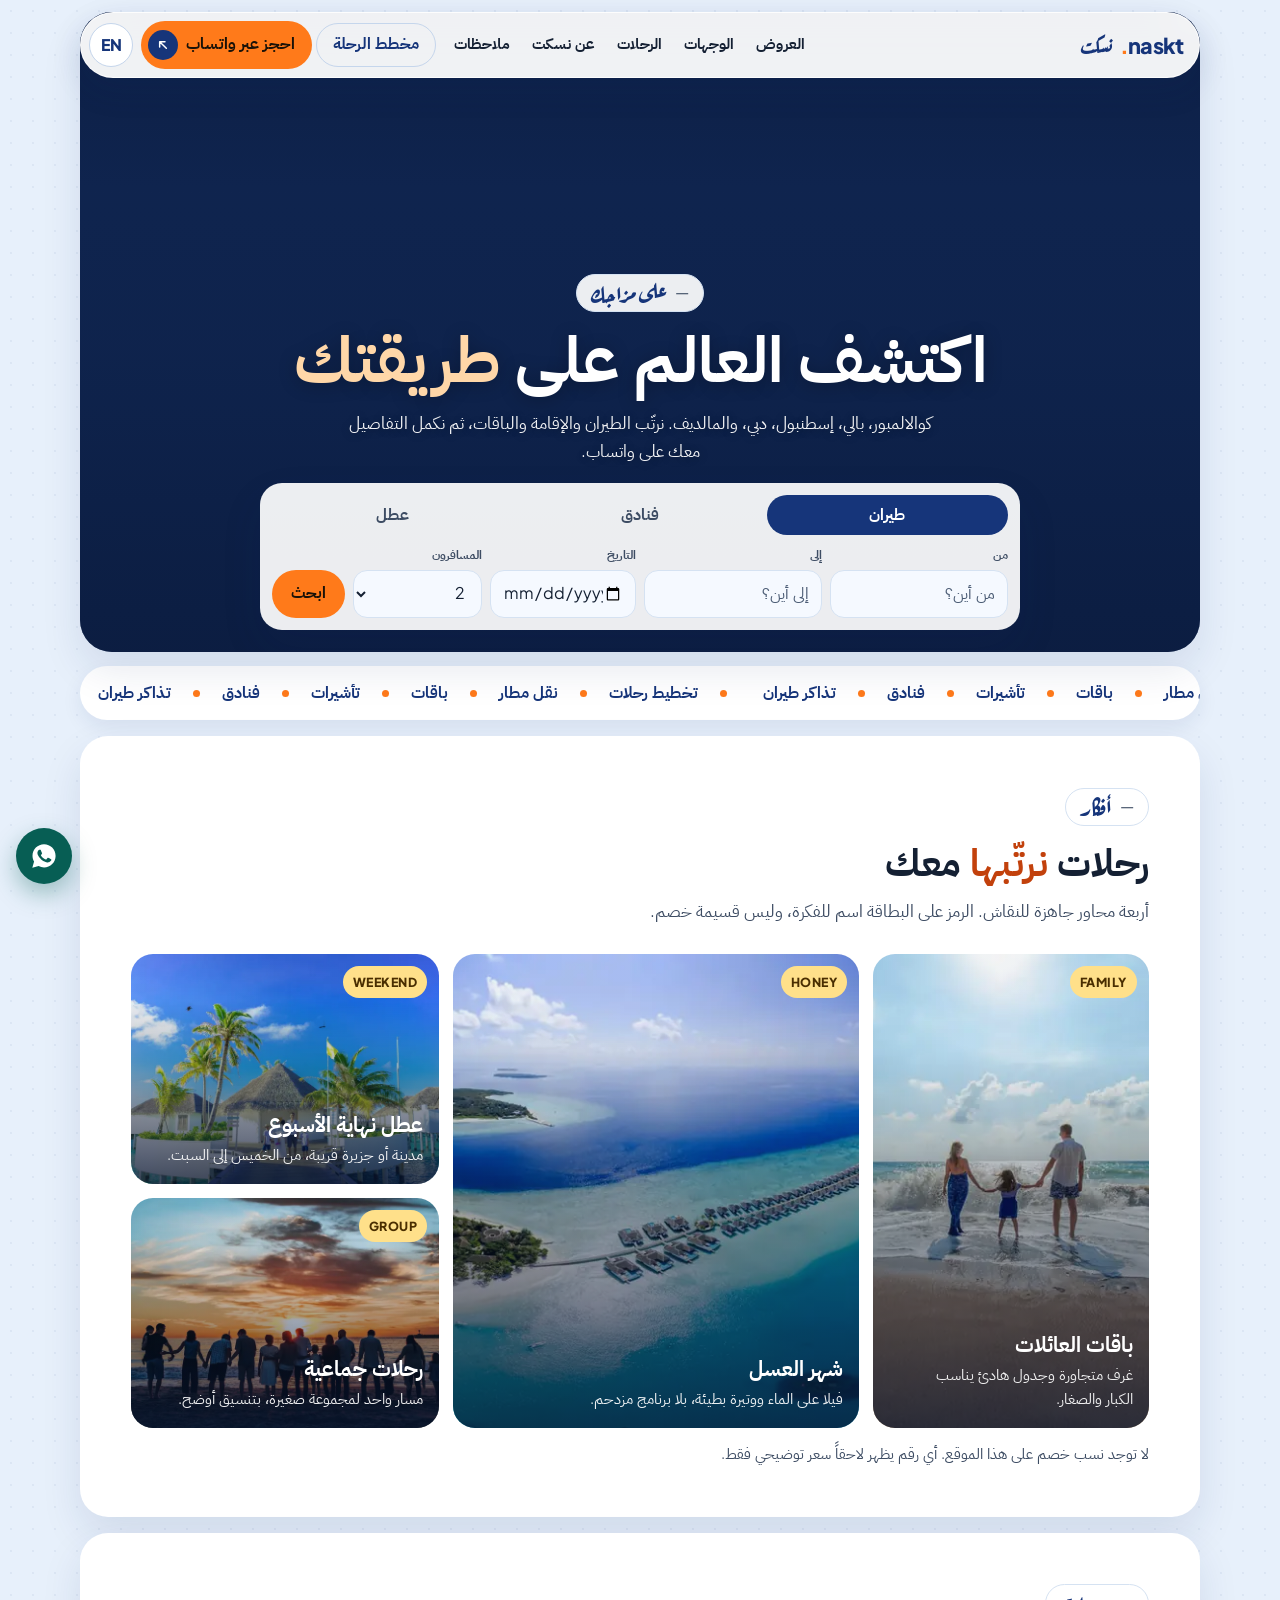
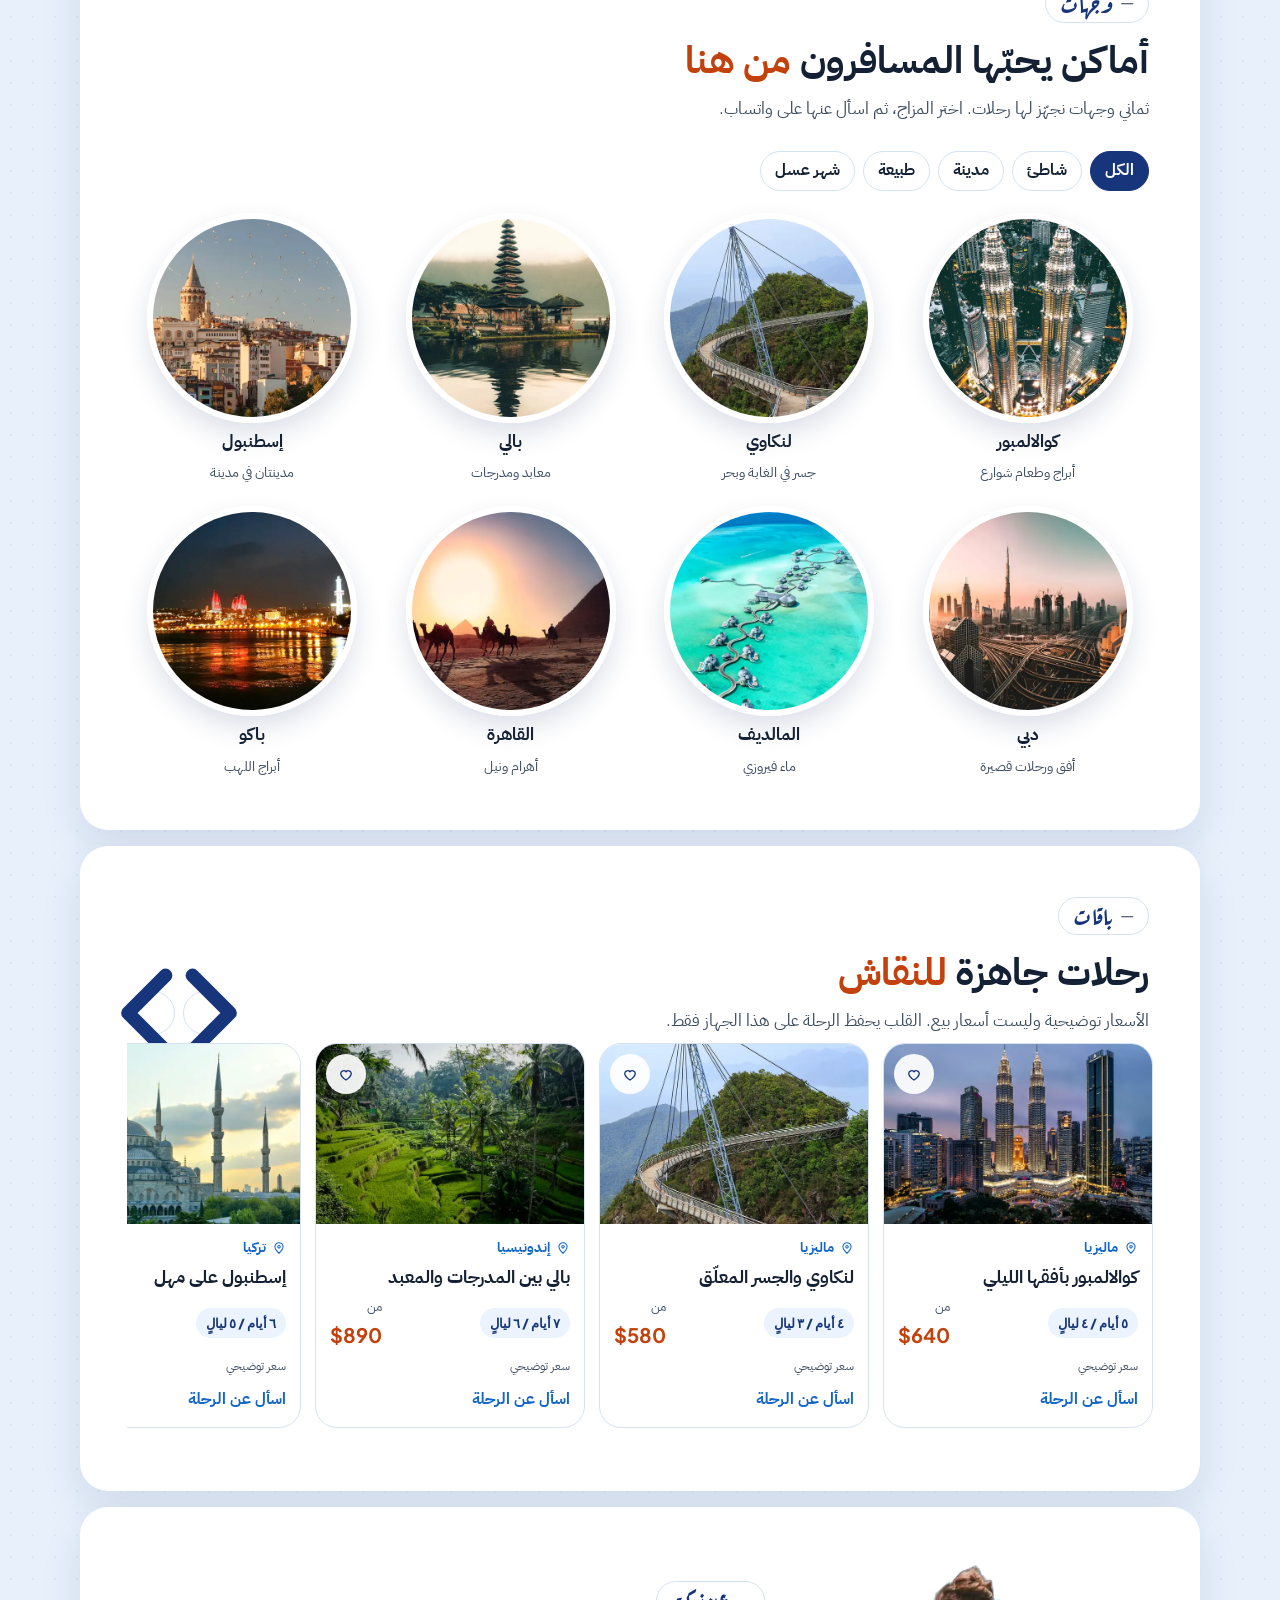
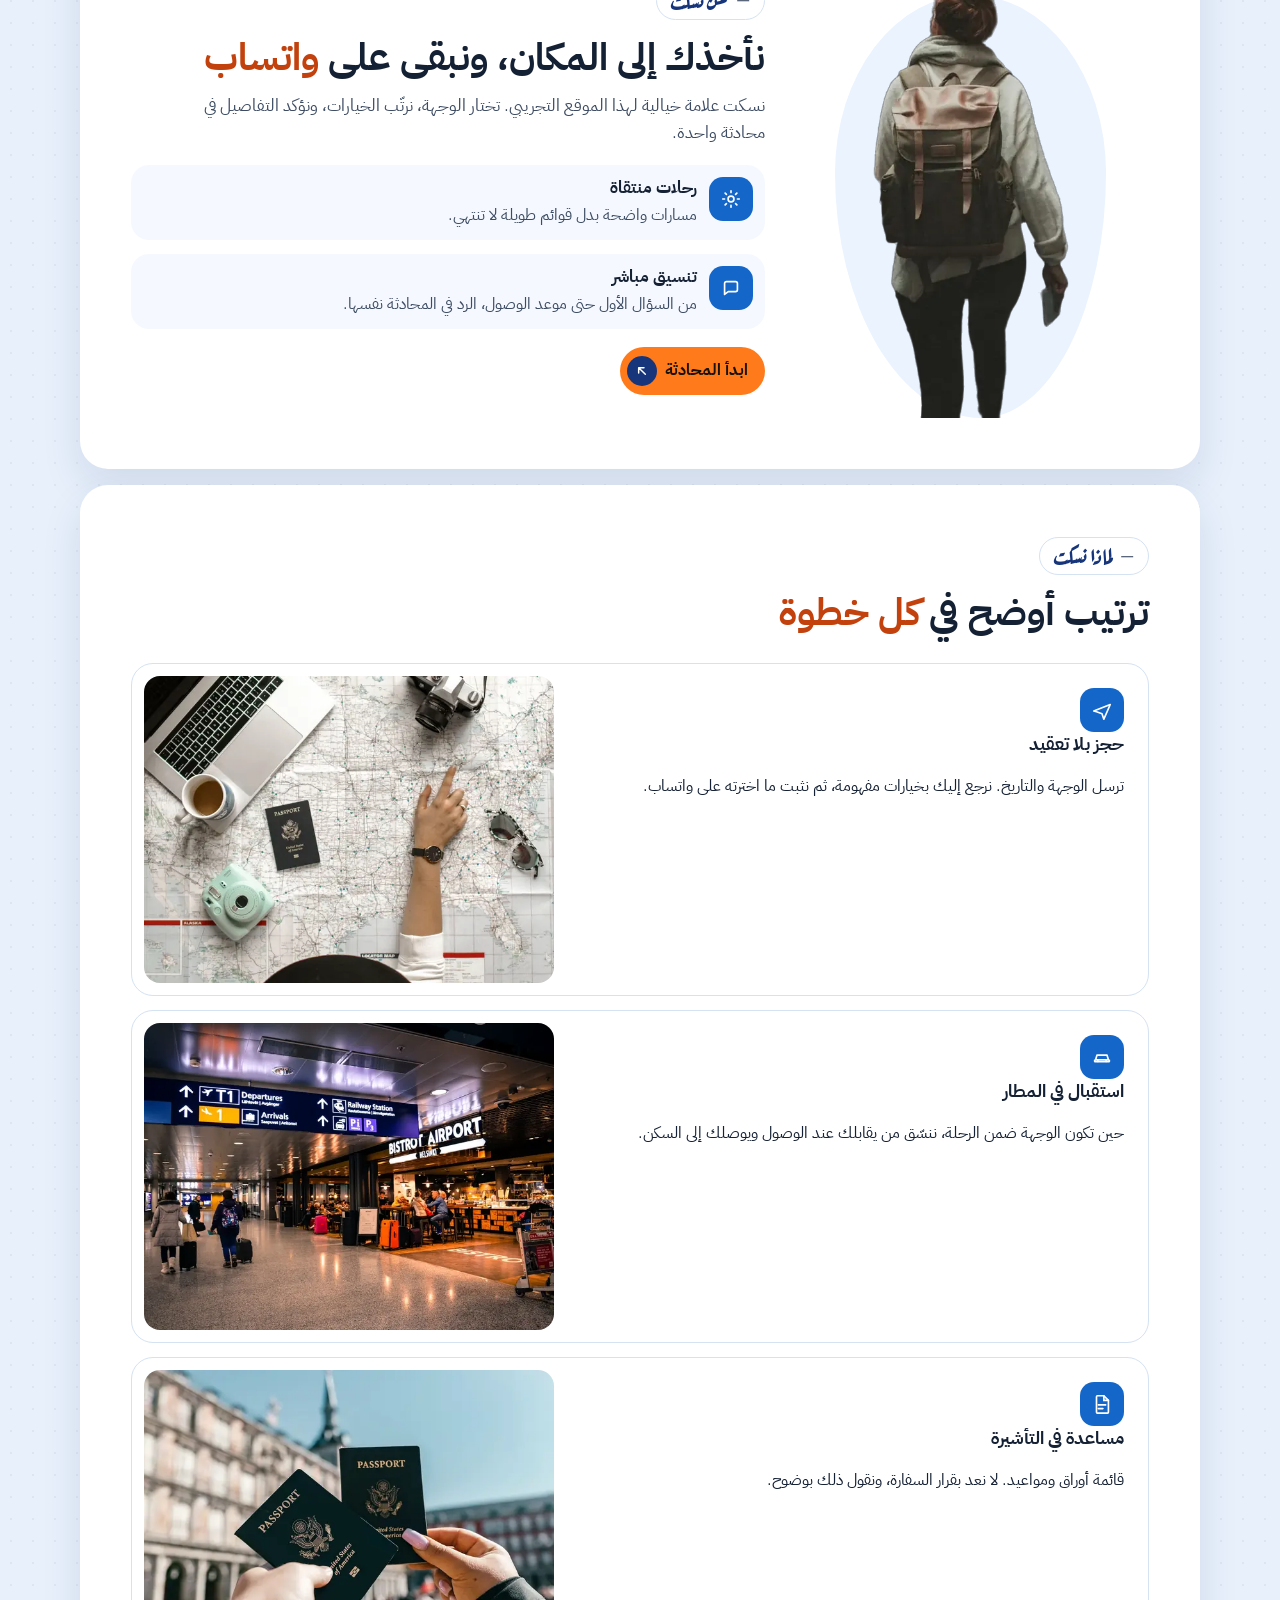
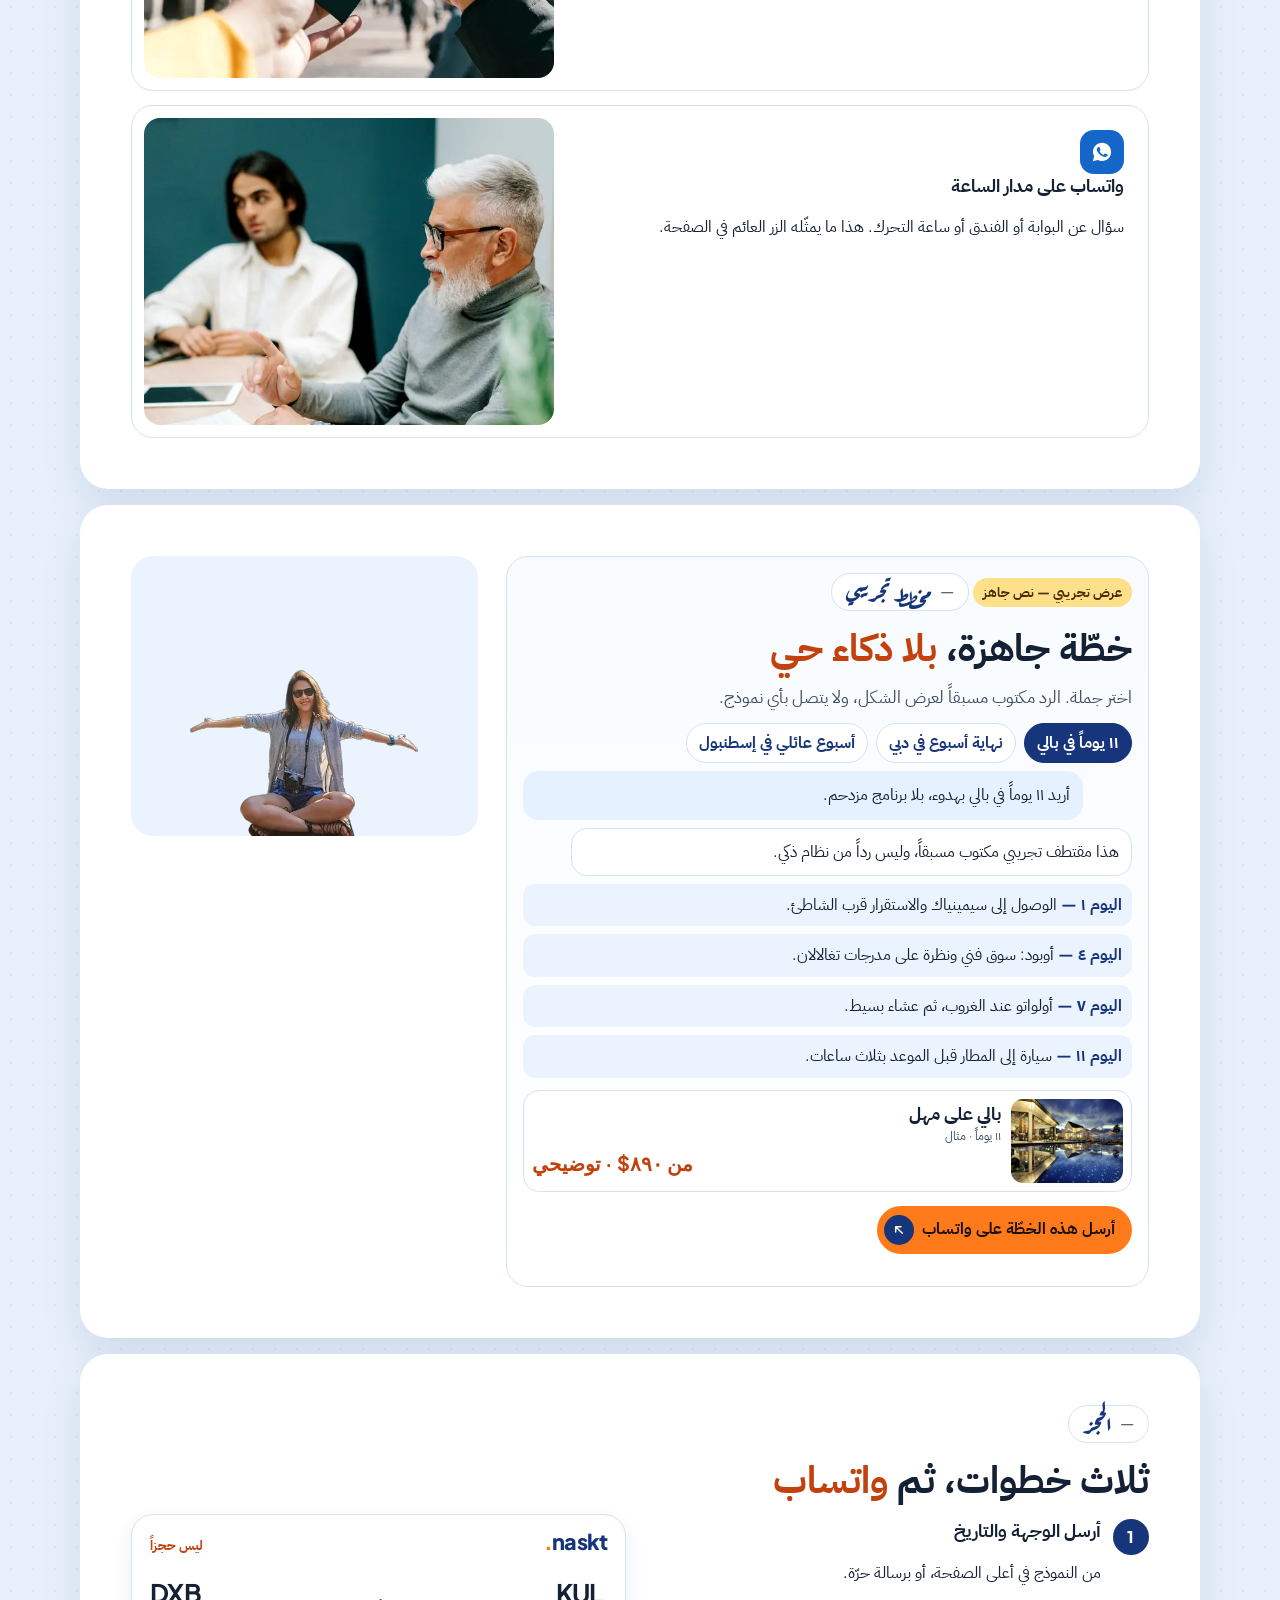
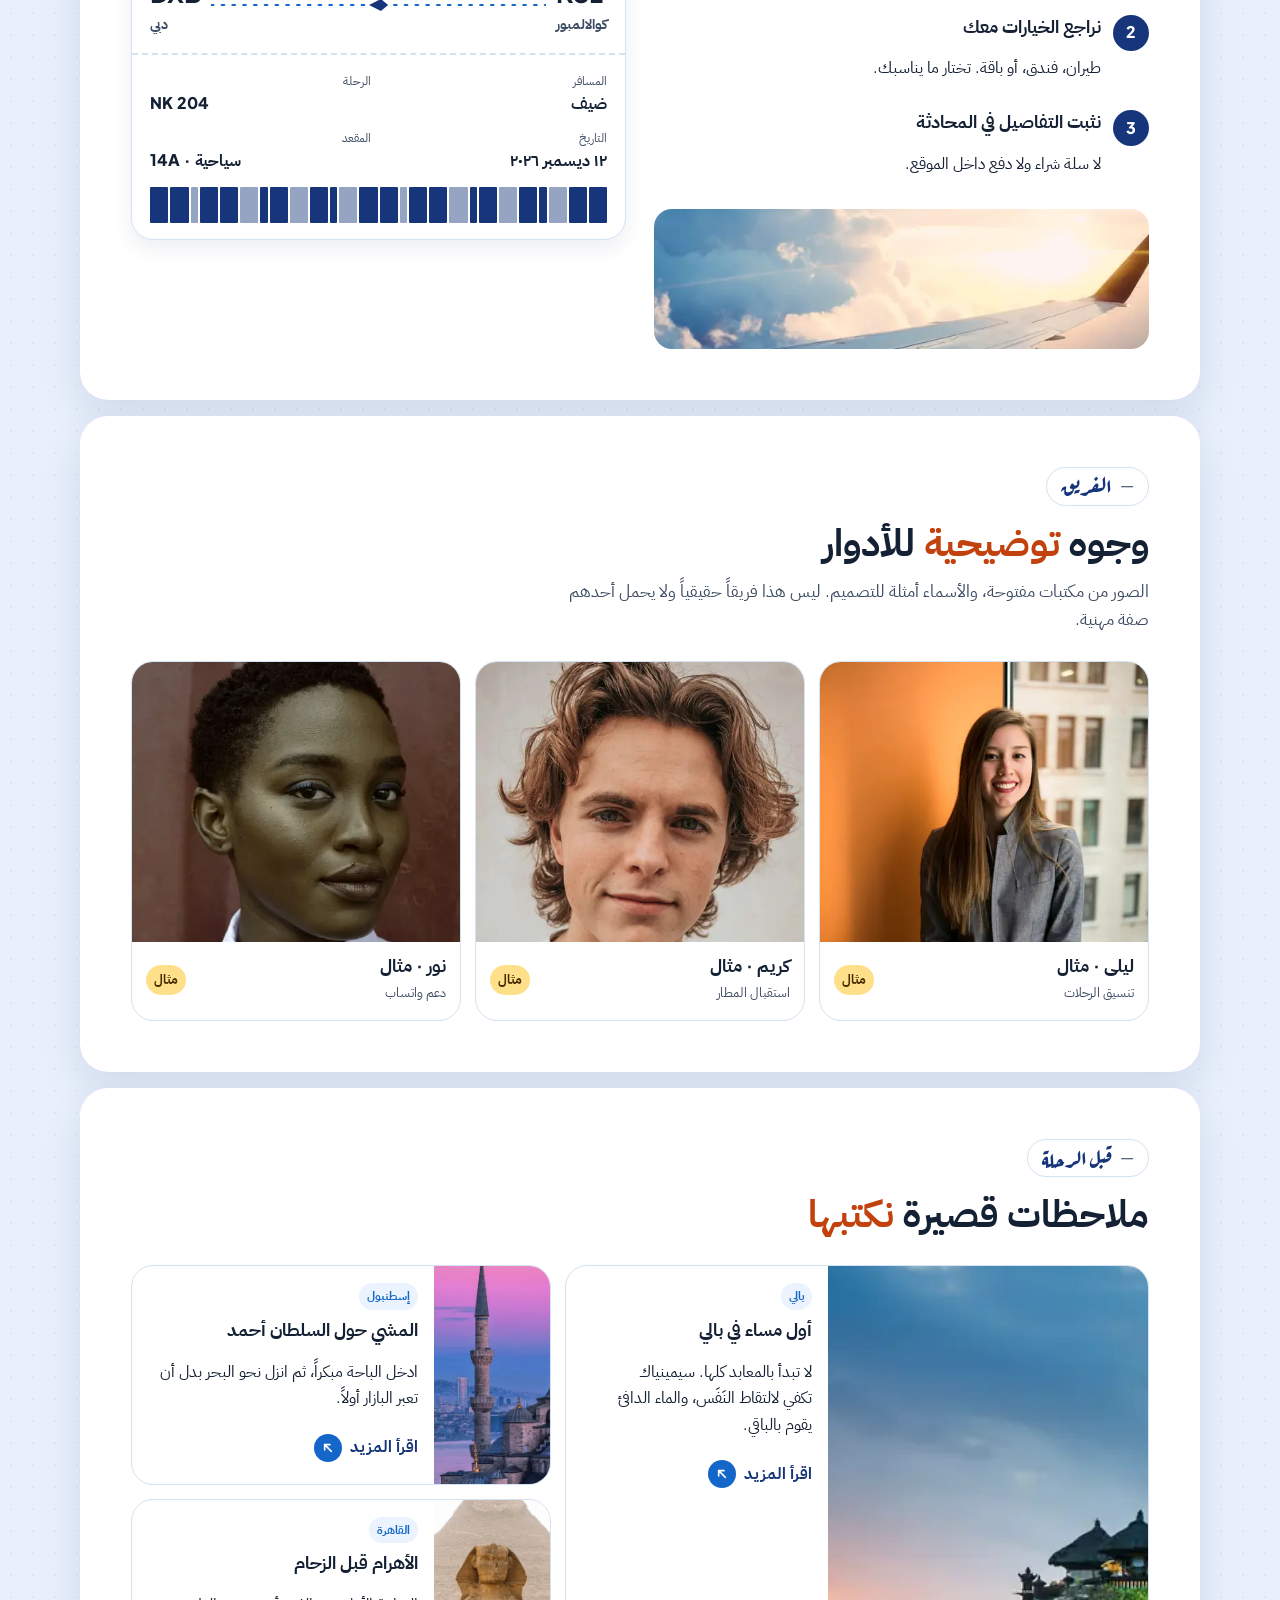
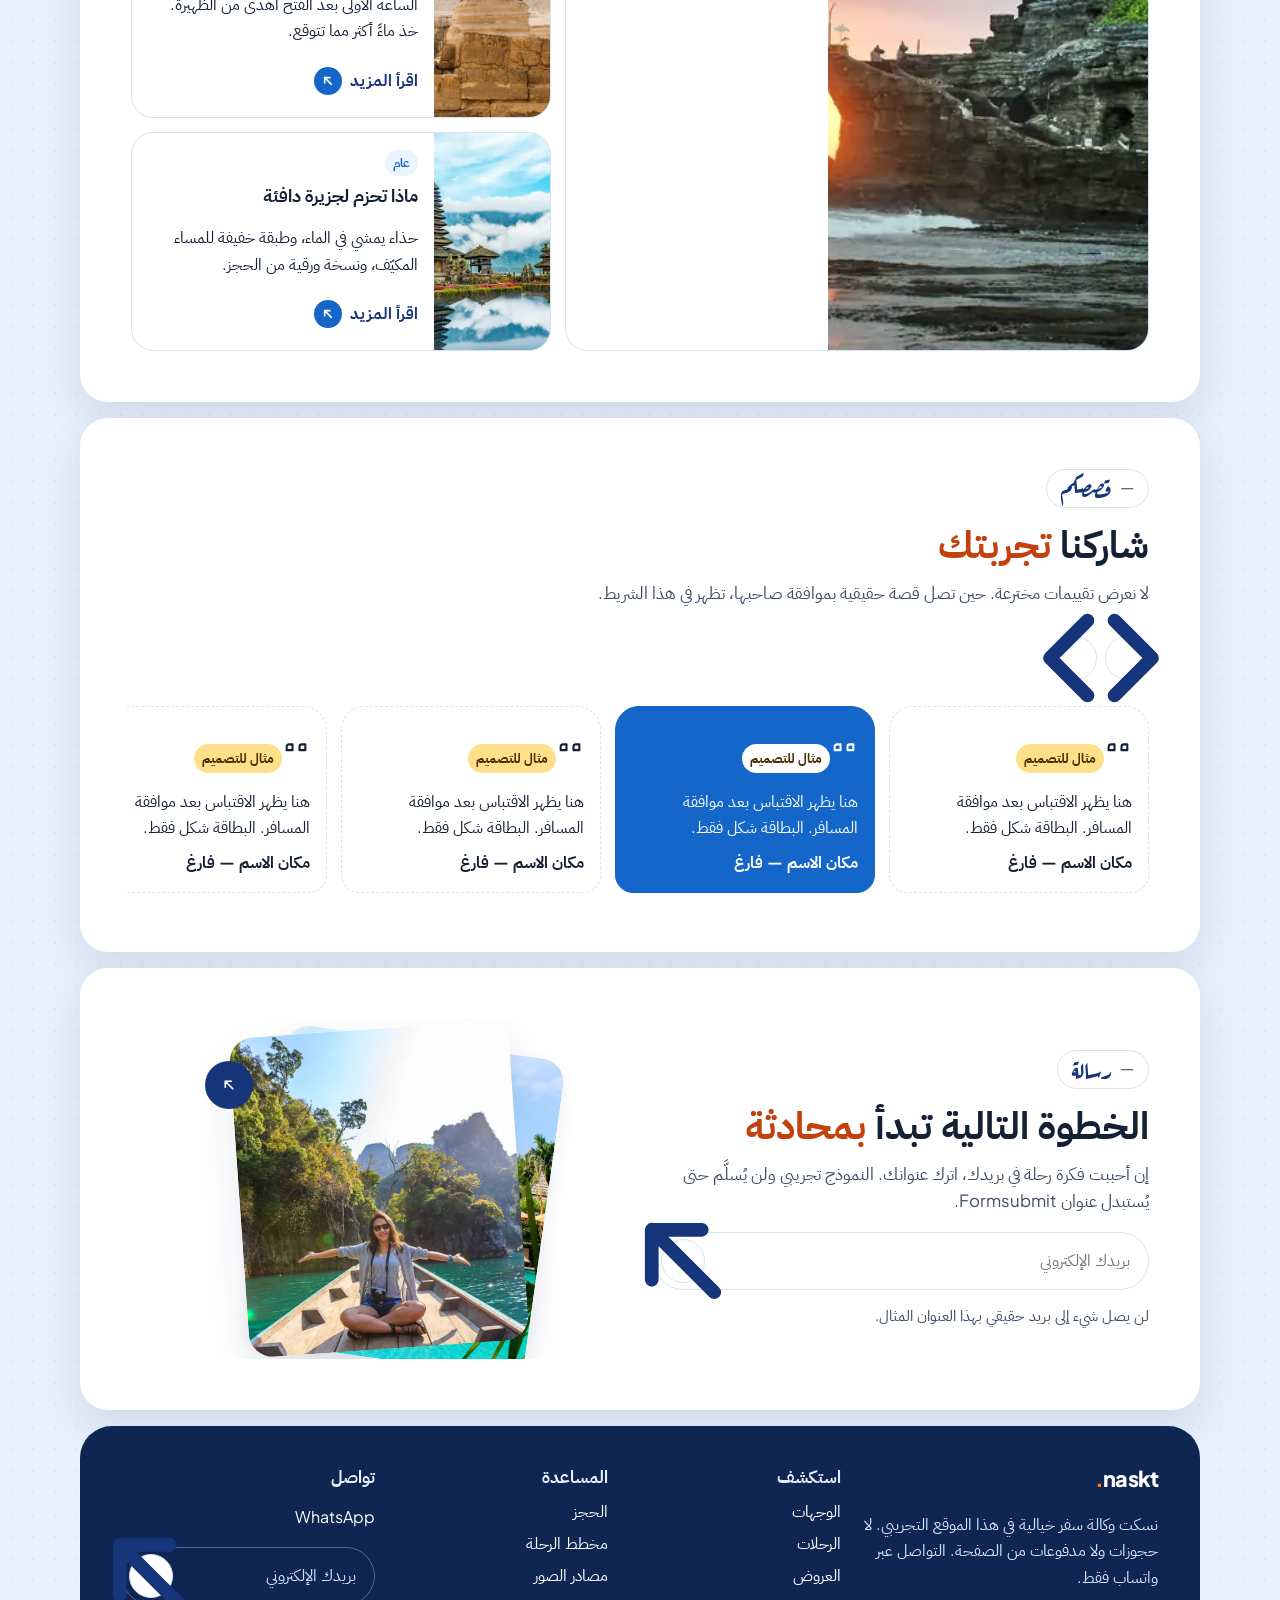
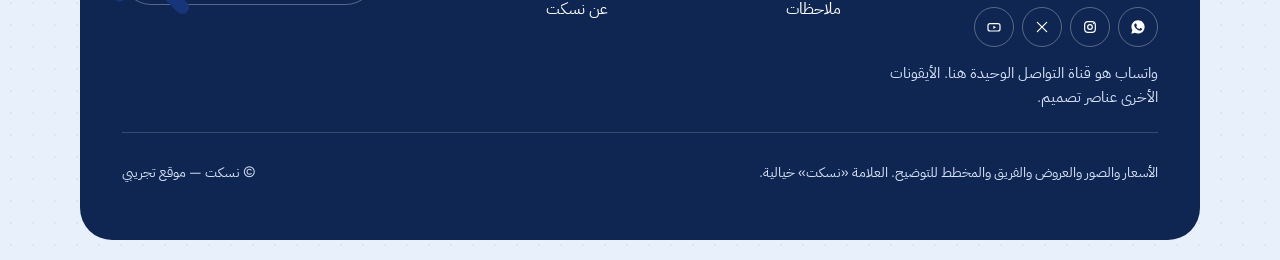
==== commit 7d1d14dd: "Tighten the hero under the nav and swap in travel cut-outs. The sprite SVG was painting a default 30" ====
--- a/index.html
+++ b/index.html
@@ -100,19 +100,19 @@
     <div class="shell" id="top">
       <section class="hero-stage" aria-labelledby="hero-title">
         <picture class="cut cut-a">
-          <source media="(min-width: 1100px)" srcset="assets/img/cut-man.webp" type="image/webp">
-          <img alt="" width="414" height="869" decoding="async" src="[data-uri]">
+          <source media="(min-width: 1180px)" srcset="assets/img/cut-man.webp" type="image/webp">
+          <img alt="" width="201" height="386" decoding="async" src="[data-uri]">
         </picture>
         <picture class="cut cut-b">
-          <source media="(min-width: 1100px)" srcset="assets/img/cut-yellow.webp" type="image/webp">
-          <img alt="" width="369" height="1054" decoding="async" src="[data-uri]">
+          <source media="(min-width: 1180px)" srcset="assets/img/cut-yellow.webp" type="image/webp">
+          <img alt="" width="415" height="298" decoding="async" src="[data-uri]">
         </picture>
         <div class="hero-frame">
           <img class="hero-photo" src="assets/img/hero-800.webp" srcset="assets/img/hero-800.webp 800w, assets/img/hero-1400.webp 1400w" sizes="(min-width: 1200px) 1120px, calc(100vw - 24px)" width="1400" height="788" alt="فيلات على ماء فيروزي في المالديف، وحولها نخيل" data-i18n-alt="hero.alt" fetchpriority="high" decoding="async">
           <div class="hero-copy">
             <p class="eyebrow"><span class="mark" aria-hidden="true">—</span> <span class="script" data-i18n="hero.eye">على مزاجك</span></p>
             <h1 id="hero-title" data-i18n-html="hero.title">اكتشف العالم على <span class="accent">طريقتك</span></h1>
-            <p class="lede" data-i18n="hero.lede">من صنعاء وعدن إلى كوالالمبور وبالي وإسطنبول ودبي. نرتّب الطيران والإقامة والباقات، ثم نكمل التفاصيل معك على واتساب.</p>
+            <p class="lede" data-i18n="hero.lede">كوالالمبور، بالي، إسطنبول، دبي، والمالديف. نرتّب الطيران والإقامة والباقات، ثم نكمل التفاصيل معك على واتساب.</p>
             <form class="book" id="book" action="#" method="get">
               <div class="tabs" role="tablist" data-i18n-aria="book.tabs" aria-label="نوع البحث">
                 <button type="button" role="tab" id="tab-flight" data-mode="flight" aria-selected="true" aria-controls="book-panel"><span data-i18n="book.flight">طيران</span></button>
@@ -120,7 +120,7 @@
                 <button type="button" role="tab" id="tab-holiday" data-mode="holiday" aria-selected="false" tabindex="-1" aria-controls="book-panel"><span data-i18n="book.holiday">عطل</span></button>
               </div>
               <div class="book-grid" id="book-panel" role="tabpanel" aria-labelledby="tab-flight">
-                <label class="field"><span id="label-from">من</span><input id="from" name="from" list="places" value="صنعاء" autocomplete="off" required></label>
+                <label class="field"><span id="label-from">من</span><input id="from" name="from" list="places" value="" data-i18n-ph="book.phFrom" placeholder="من أين؟" autocomplete="off" required></label>
                 <label class="field"><span id="label-to">إلى</span><input id="to" name="to" list="places" data-i18n-ph="book.phTo" placeholder="إلى أين؟" autocomplete="off"></label>
                 <label class="field"><span id="label-date">التاريخ</span><input id="when" name="date" type="date" required></label>
                 <label class="field"><span id="label-who">المسافرون</span>
@@ -281,7 +281,7 @@
         <div class="about-grid">
           <div class="blob-wrap">
             <div class="blob" aria-hidden="true"></div>
-            <img src="[data-uri]" data-src="assets/img/cut-suit.webp" width="356" height="510" alt="مسافرة بحقيبة، وقد أزيلت خلفية الصورة" data-i18n-alt="about.alt" loading="lazy" fetchpriority="low" decoding="async">
+            <img src="[data-uri]" data-src="assets/img/cut-suit.webp" width="313" height="693" alt="مسافرة بحقيبة ظهر، وقد أزيلت خلفية الصورة" data-i18n-alt="about.alt" loading="lazy" fetchpriority="low" decoding="async">
           </div>
           <div>
             <p class="eyebrow"><span class="mark" aria-hidden="true">—</span> <span class="script" data-i18n="about.eye">عن نسكت</span></p>
@@ -340,7 +340,7 @@
             <p style="margin-top:14px"><a class="btn btn-orange" id="plan-send" data-wa="plan" target="_blank" rel="noopener noreferrer" href="https://wa.me/967783964784"><span data-i18n="plan.send">أرسل هذه الخطّة على واتساب</span><span class="disc" aria-hidden="true"><svg class="flip"><use href="#i-arrow"/></svg></span></a></p>
           </div>
           <div class="plan-side">
-            <img src="[data-uri]" data-src="assets/img/cut-yellow.webp" width="369" height="1054" alt="" loading="lazy" fetchpriority="low" decoding="async">
+            <img src="[data-uri]" data-src="assets/img/cut-yellow.webp" width="415" height="298" alt="" loading="lazy" fetchpriority="low" decoding="async">
           </div>
         </div>
       </section>
@@ -361,7 +361,7 @@
             <div class="pass-top">
               <div class="pass-brand"><span class="logo-en">naskt<i style="color:#ff7a1a;font-style:normal">.</i></span><small data-i18n="pass.demo">ليس حجزاً</small></div>
               <div class="route">
-                <div><b>SAH</b><span data-i18n="pass.from">صنعاء</span></div>
+                <div><b>DXB</b><span data-i18n="pass.from">دبي</span></div>
                 <div class="air" aria-hidden="true">
                   <svg viewBox="0 0 280 28" preserveAspectRatio="none">
                     <line x1="0" y1="14" x2="280" y2="14" stroke="#1467C9" stroke-width="2" stroke-dasharray="2 7" stroke-linecap="round"/>
--- a/css/styles.css
+++ b/css/styles.css
@@ -121,6 +121,9 @@
 }
 
 img { max-width: 100%; height: auto; display: block; }
+/* The hidden attribute does not hide an SVG sprite in Chromium, and the
+   default 300×150 box was the empty band under the nav. */
+svg[hidden] { display: none !important; }
 button, input, select { font: inherit; color: inherit; }
 button { cursor: pointer; }
 a { color: var(--blue); text-underline-offset: 3px; }
@@ -370,7 +373,6 @@
 .hero-stage {
   position: relative;
   margin-top: 12px;
-  padding-top: 76px;
 }
 .hero-frame {
   position: relative;
@@ -402,7 +404,8 @@
   position: relative;
   z-index: 4;
   width: min(880px, calc(100% - 28px));
-  margin: 28px auto 22px;
+  margin: 0 auto 22px;
+  padding-top: 78px;
   text-align: center;
   color: #fff;
 }
@@ -710,9 +713,13 @@
   background: var(--tint);
   border-radius: 50% 50% 46% 54% / 42% 42% 58% 58%;
 }
+.about-grid { grid-template-columns: 0.72fr 1.28fr; }
 .blob-wrap img {
   position: relative;
-  width: min(280px, 70%);
+  width: auto;
+  max-width: min(240px, 86%);
+  max-height: 460px;
+  height: auto;
   margin-bottom: 0;
 }
 .features { display: grid; gap: 14px; margin: 18px 0; }
@@ -1142,8 +1149,8 @@
 @media (min-width: 1180px) {
   .cut { display: block; }
   .hero-copy { width: min(760px, calc(100% - 32px)); }
-  .cut-a { width: 210px; bottom: 0; inset-inline-start: -28px; }
-  .cut-b { width: 168px; bottom: -8px; inset-inline-end: -12px; }
+  .cut-a { width: 220px; bottom: 0; inset-inline-start: -6px; }
+  .cut-b { width: 300px; bottom: 8px; inset-inline-end: -8px; }
 }
 
 @media (max-width: 980px) {
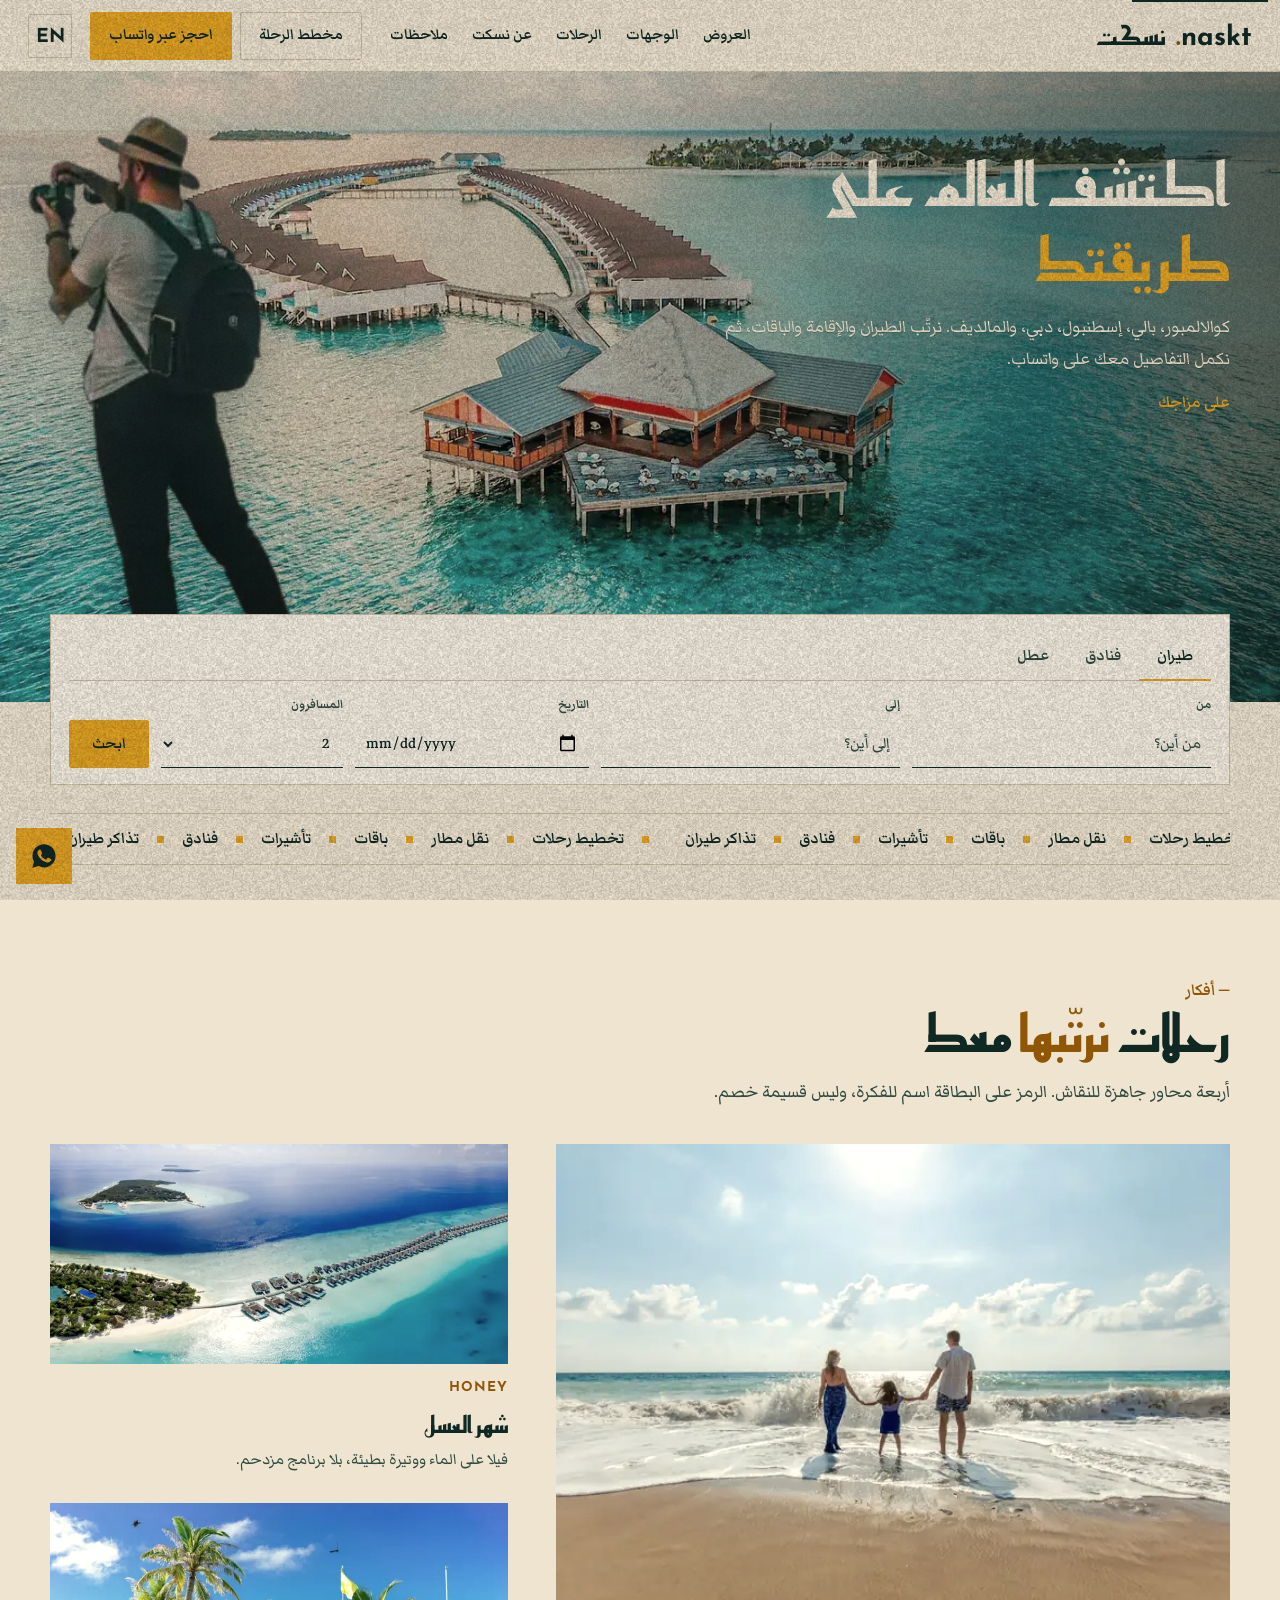
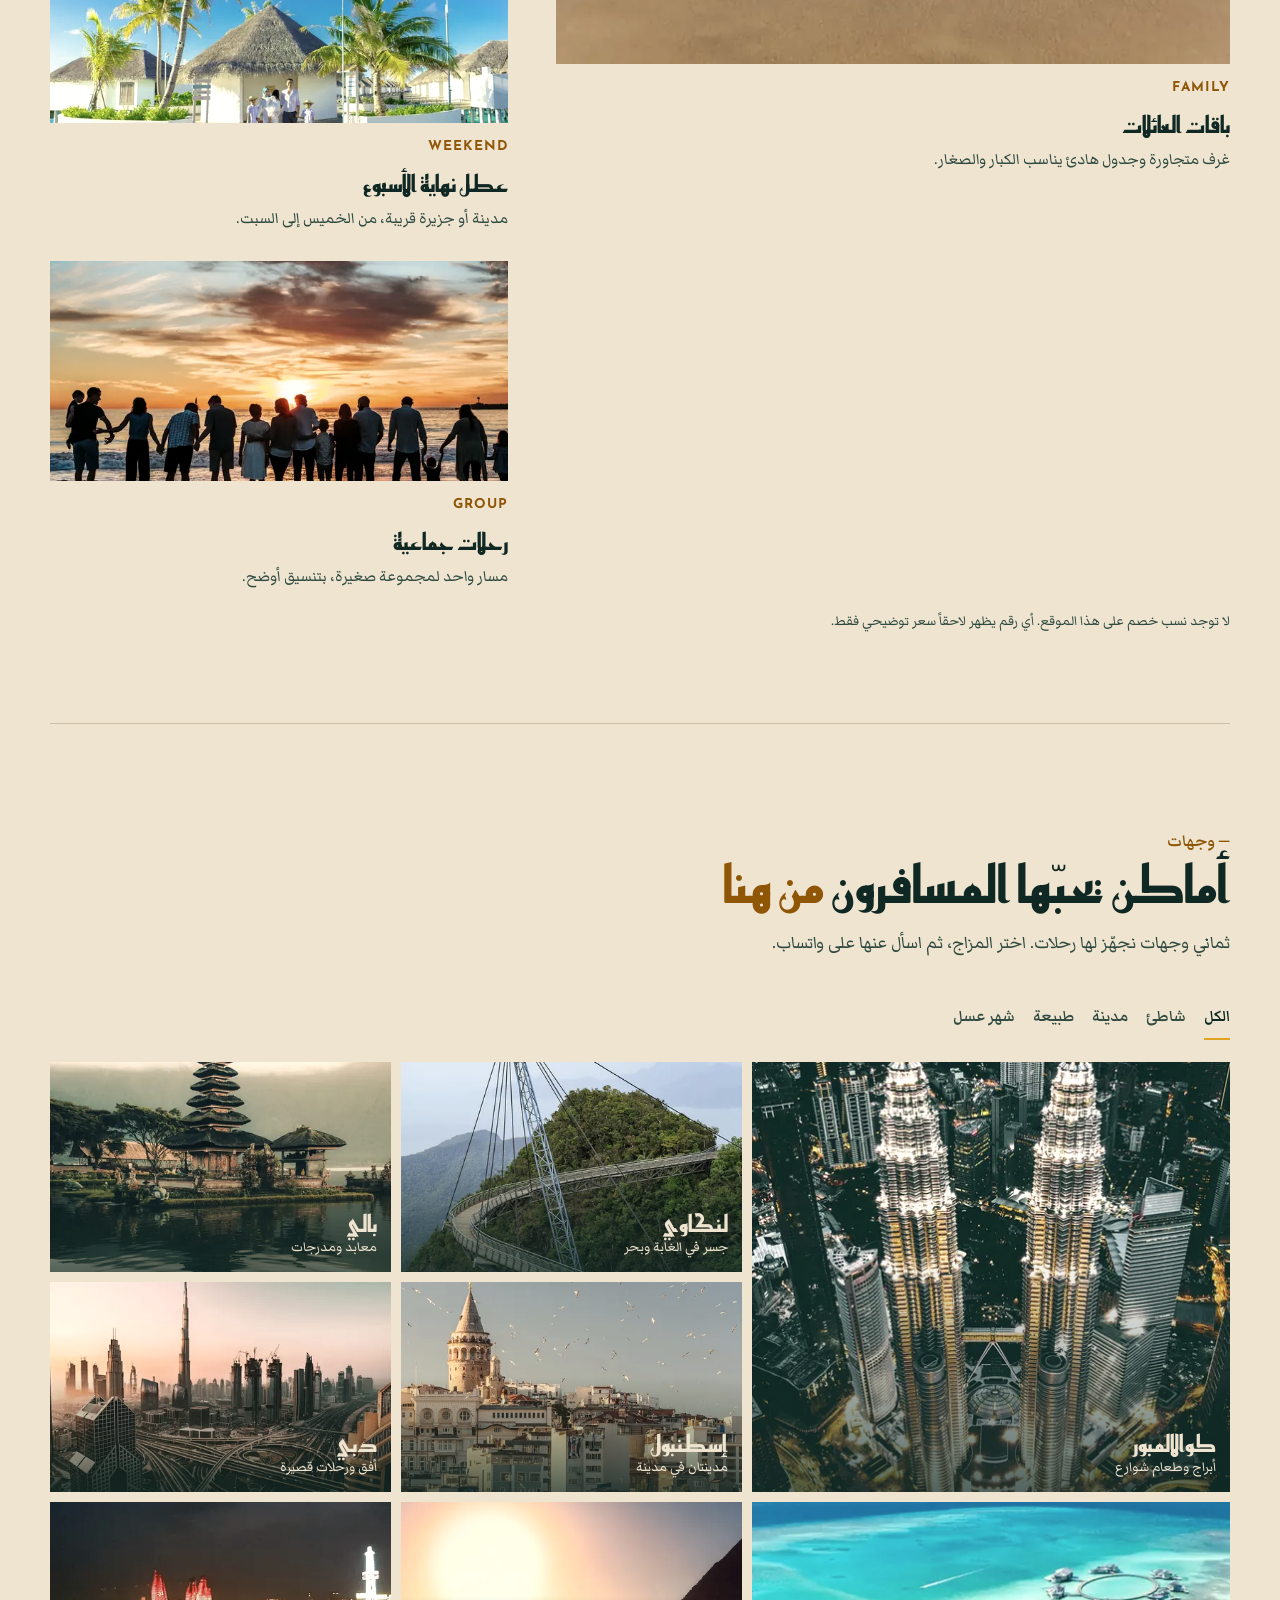
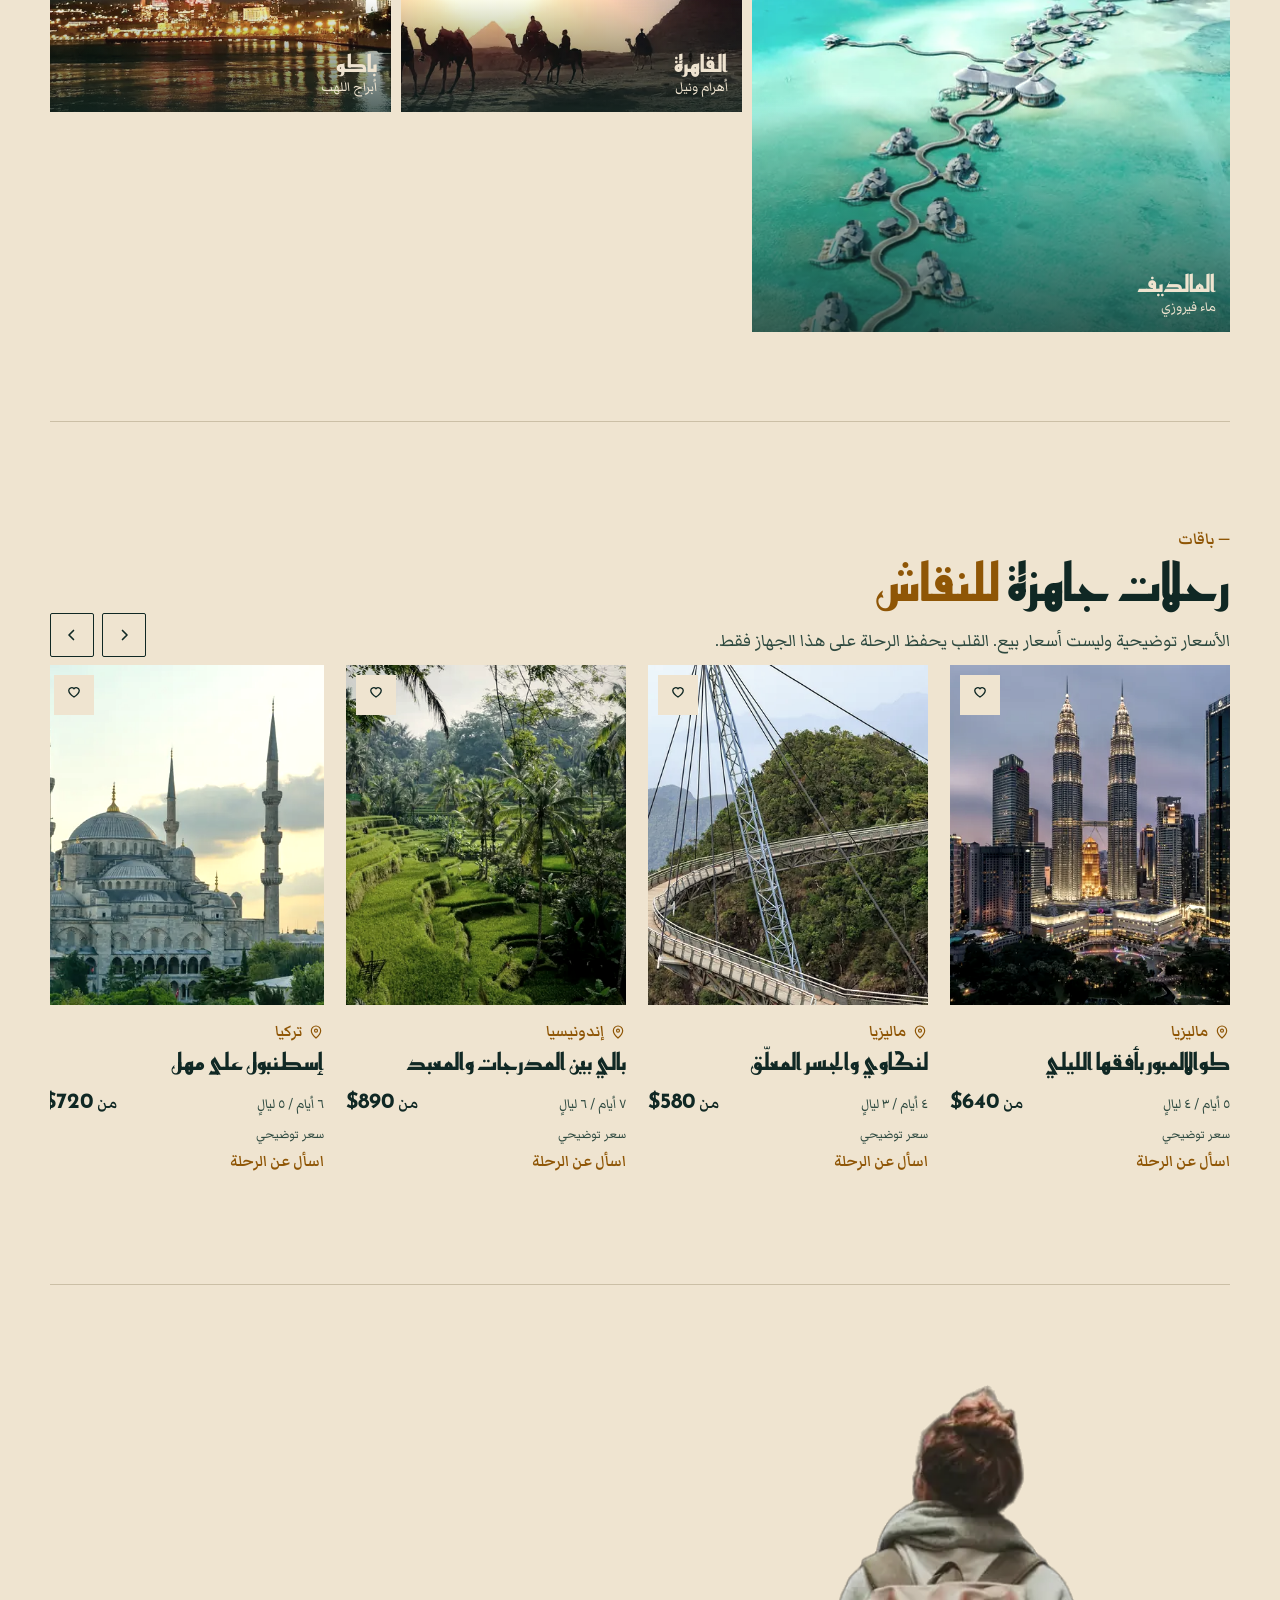
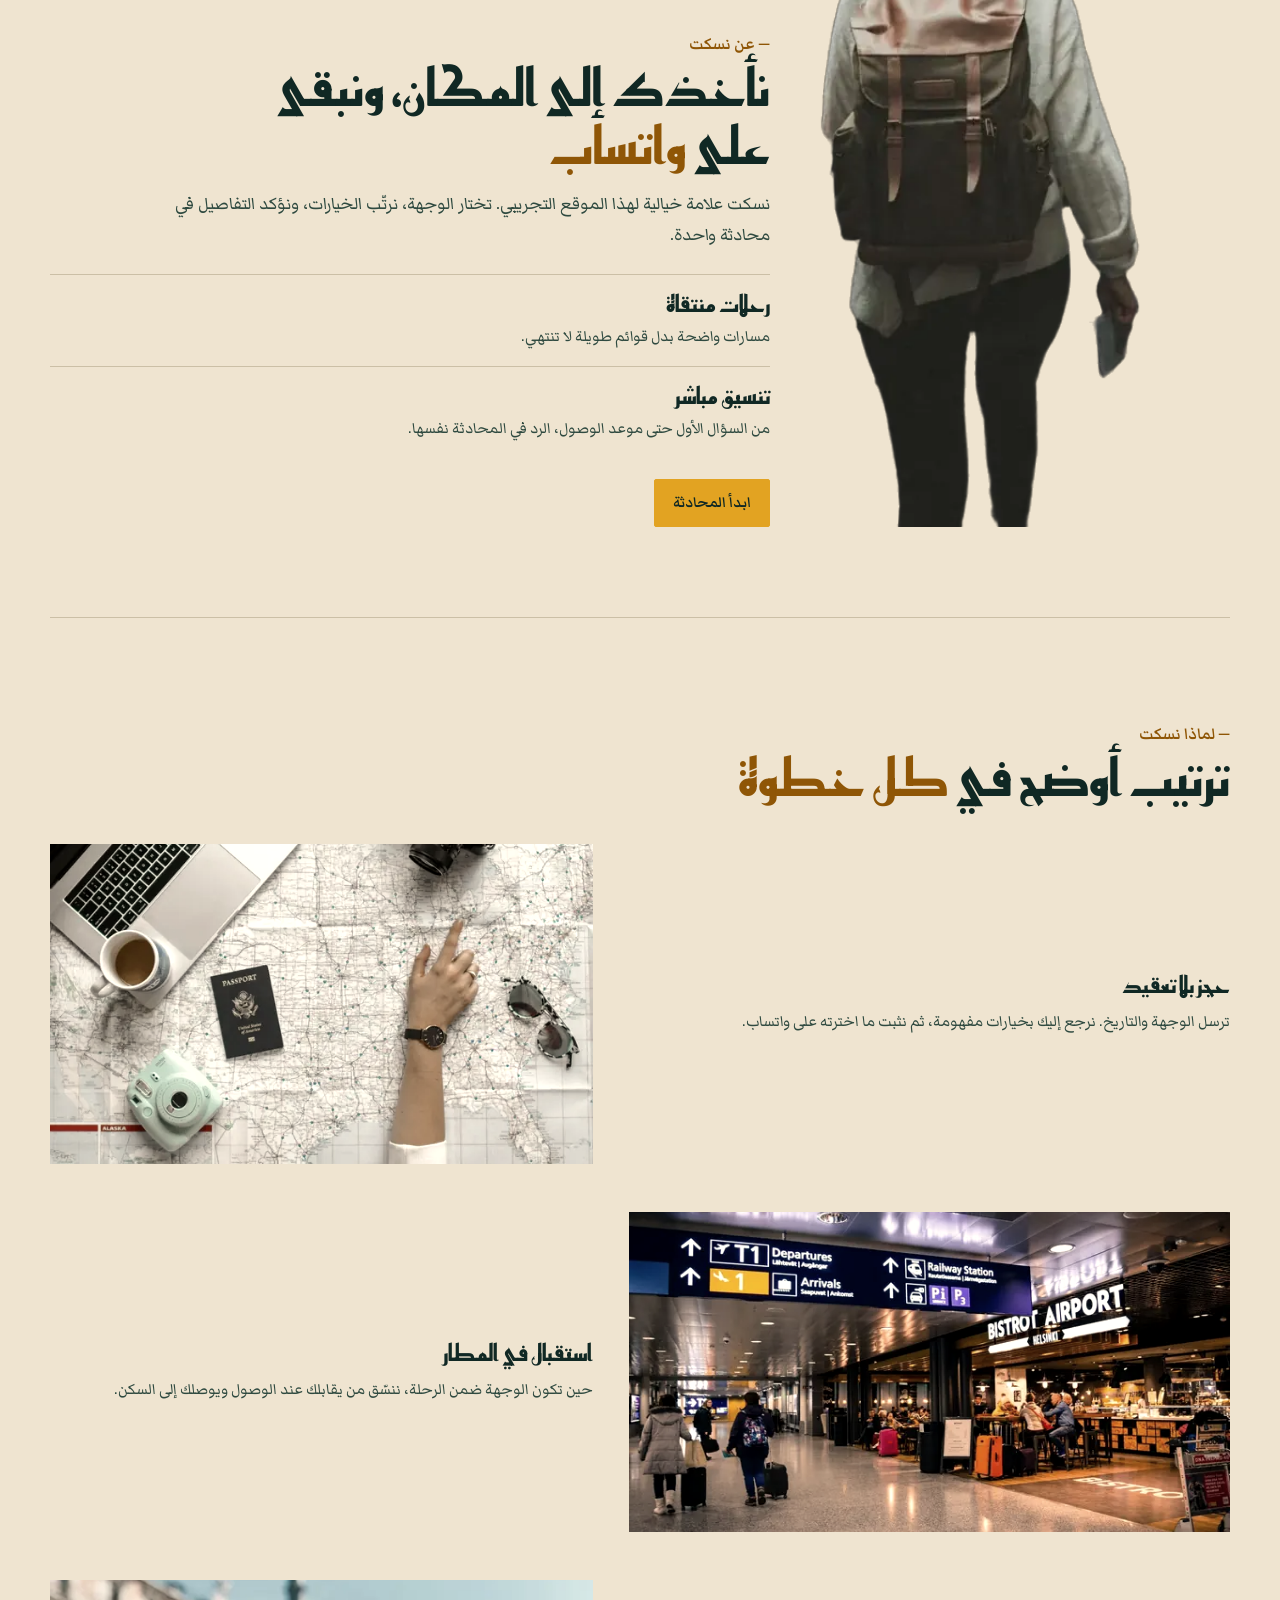
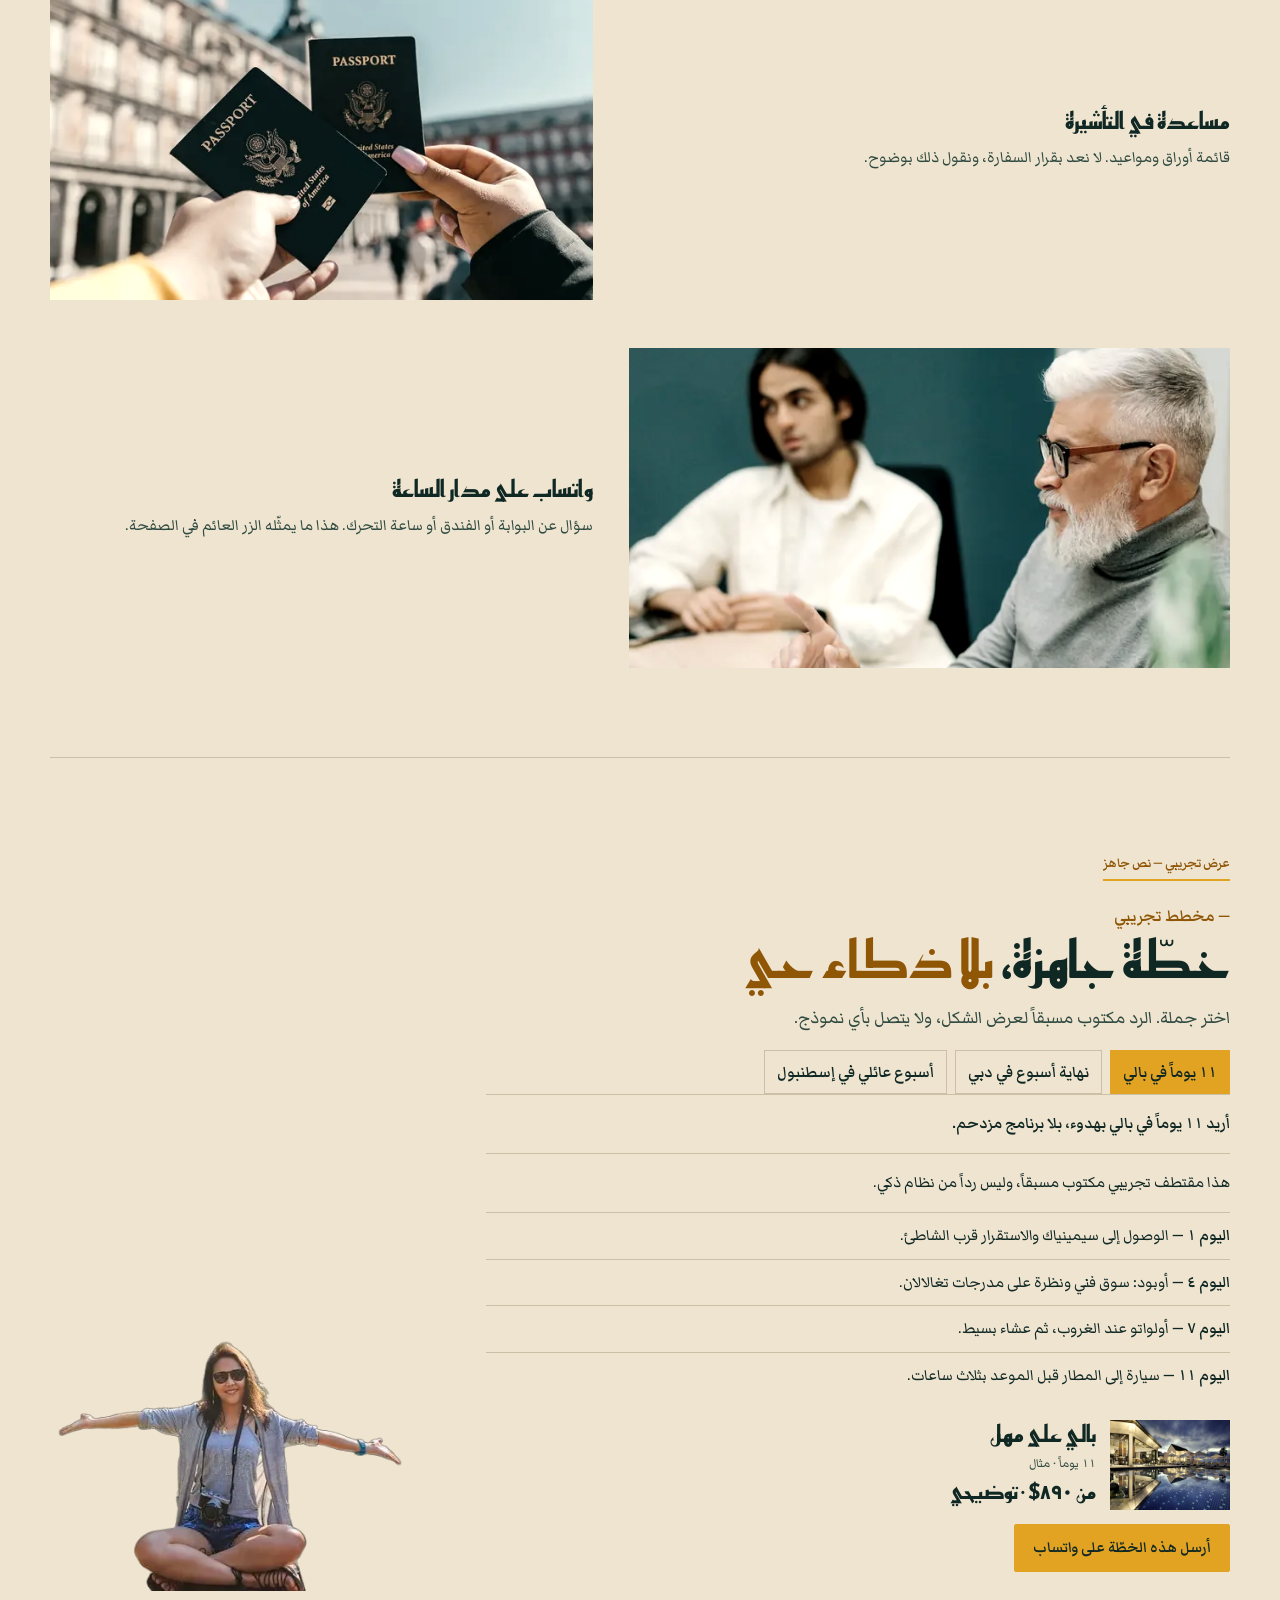
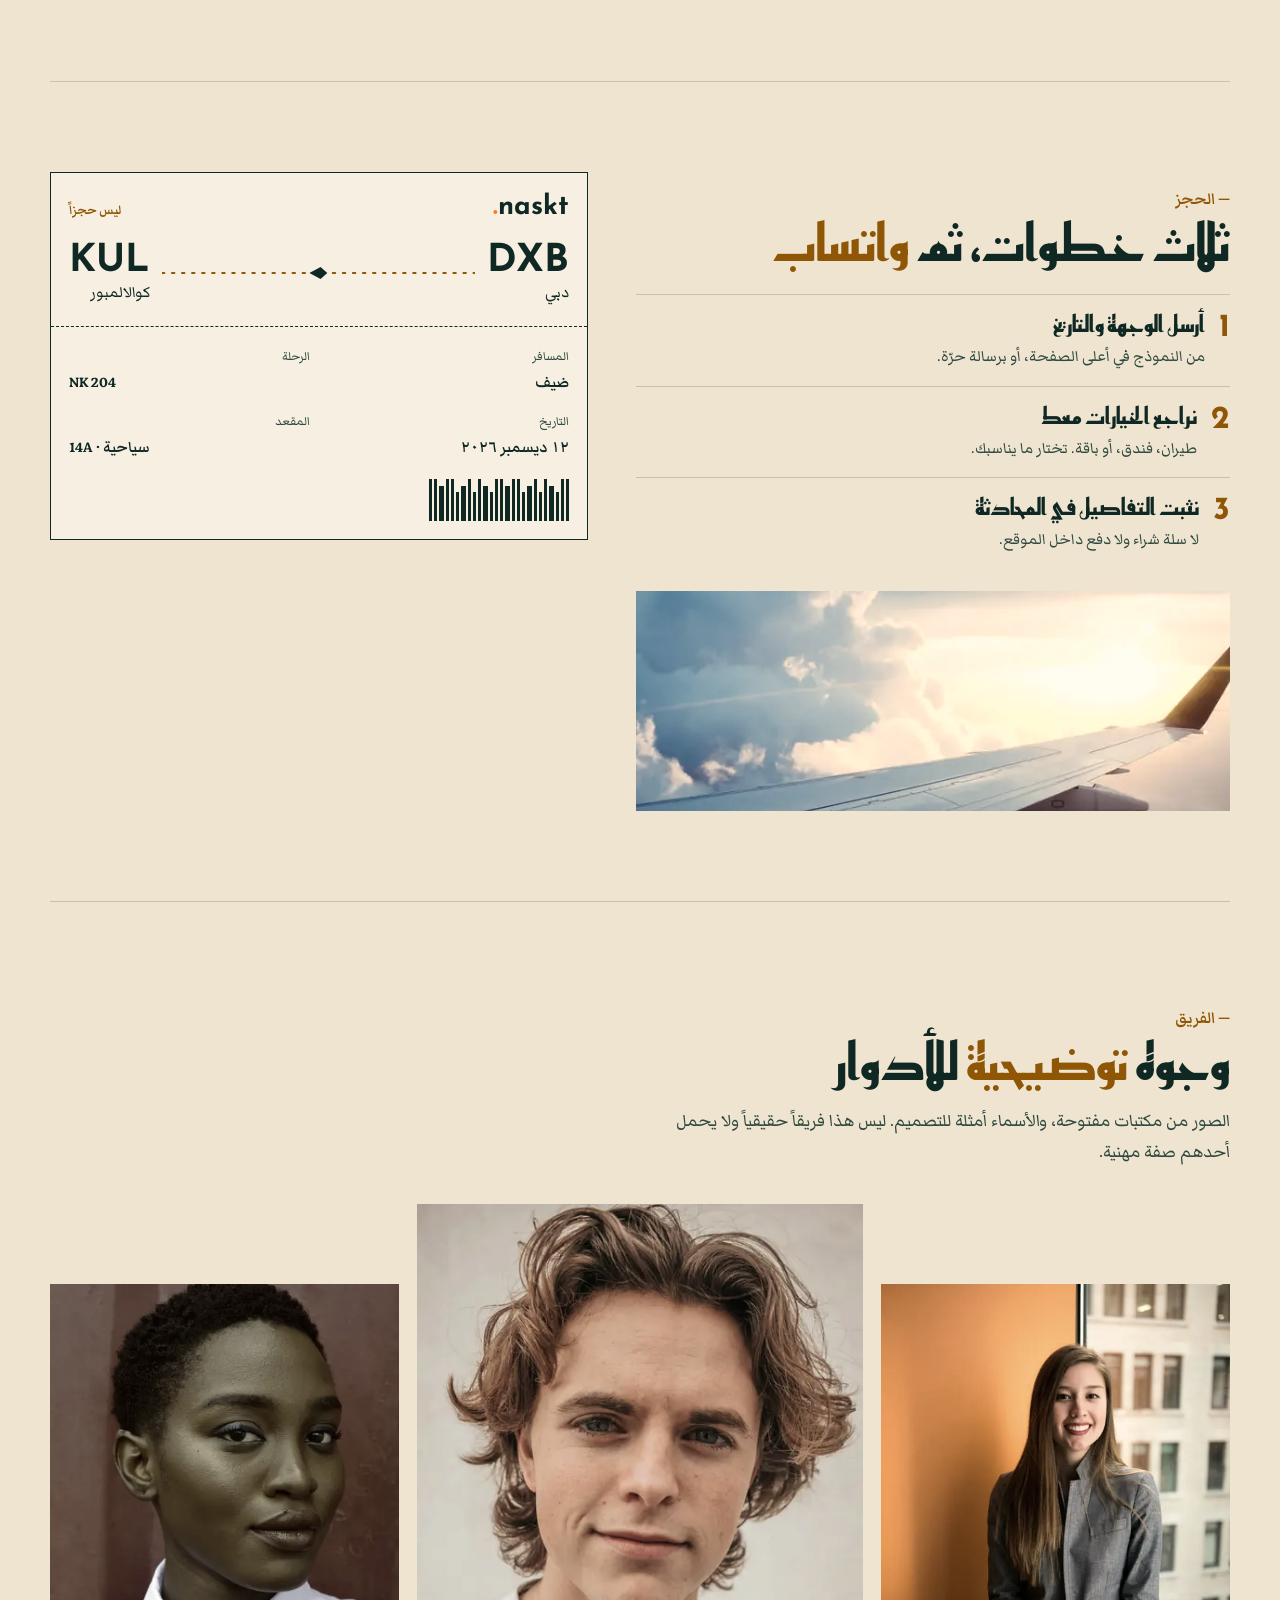
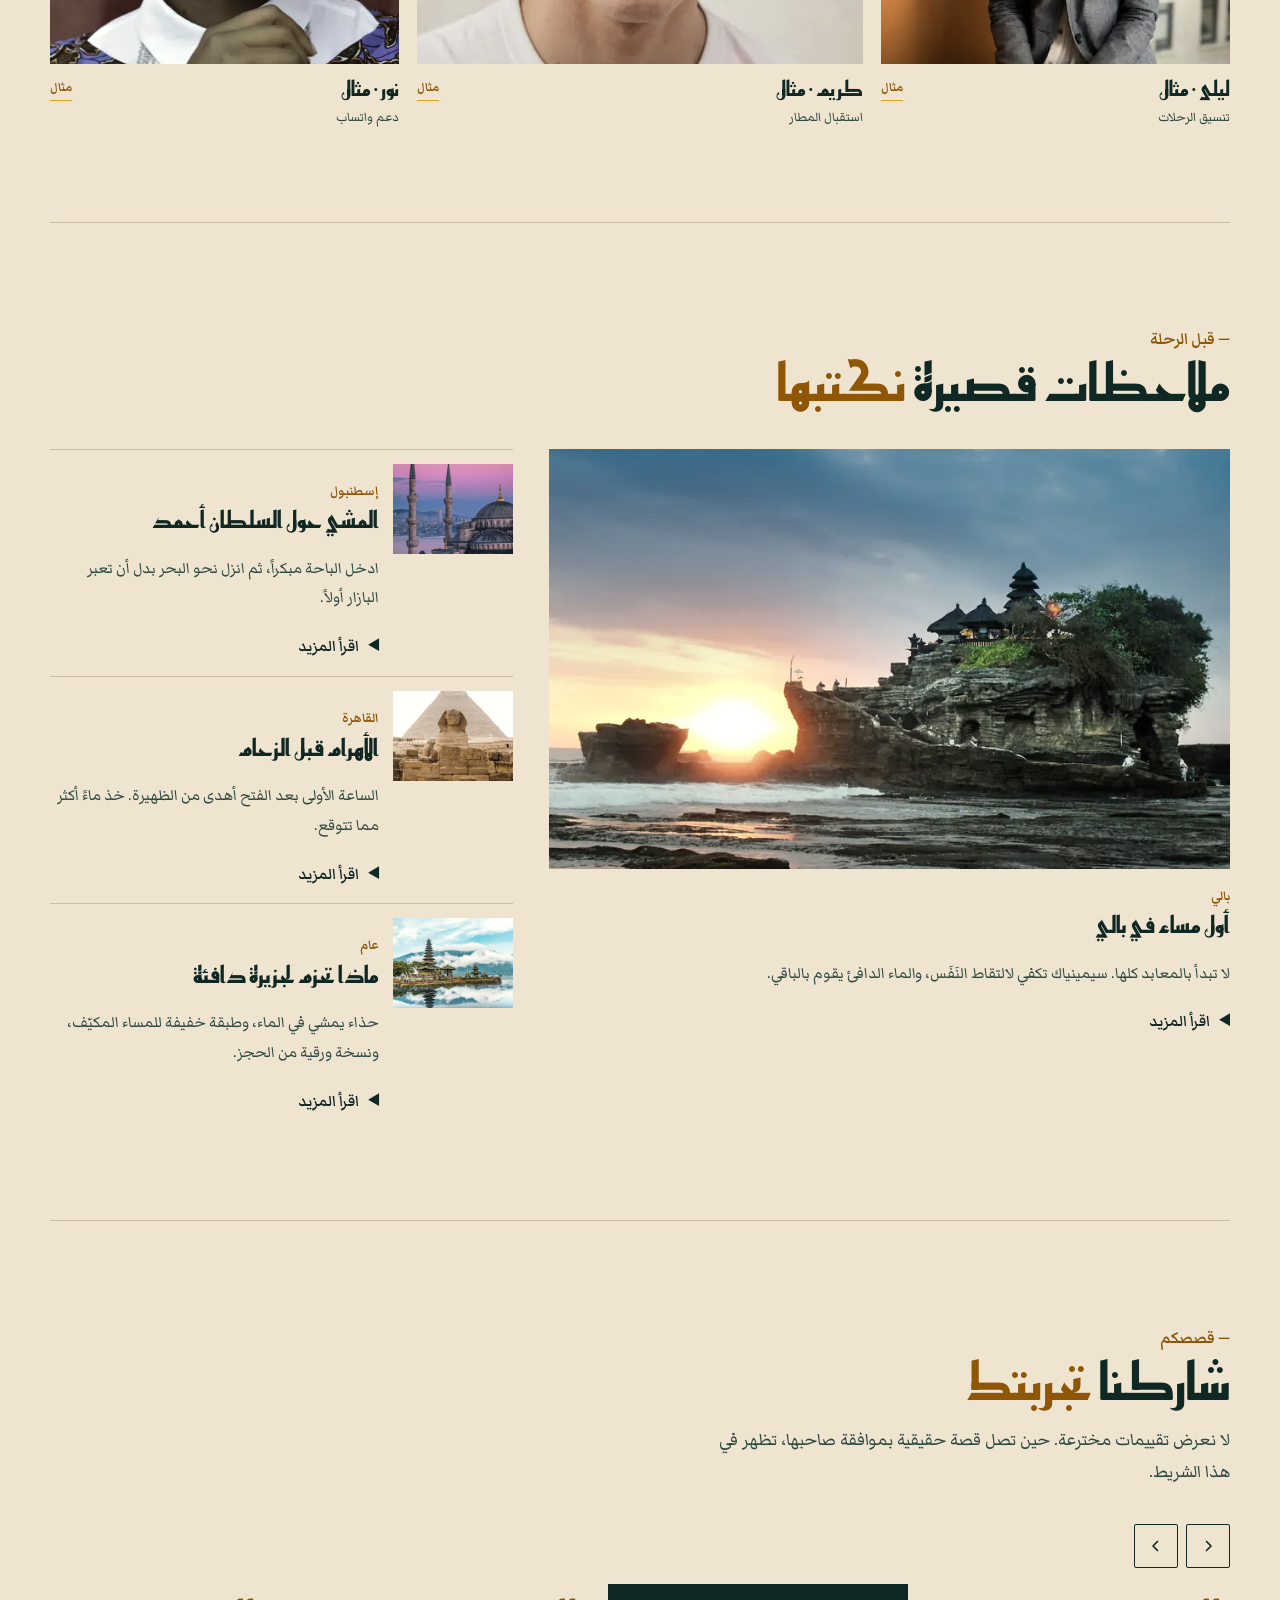
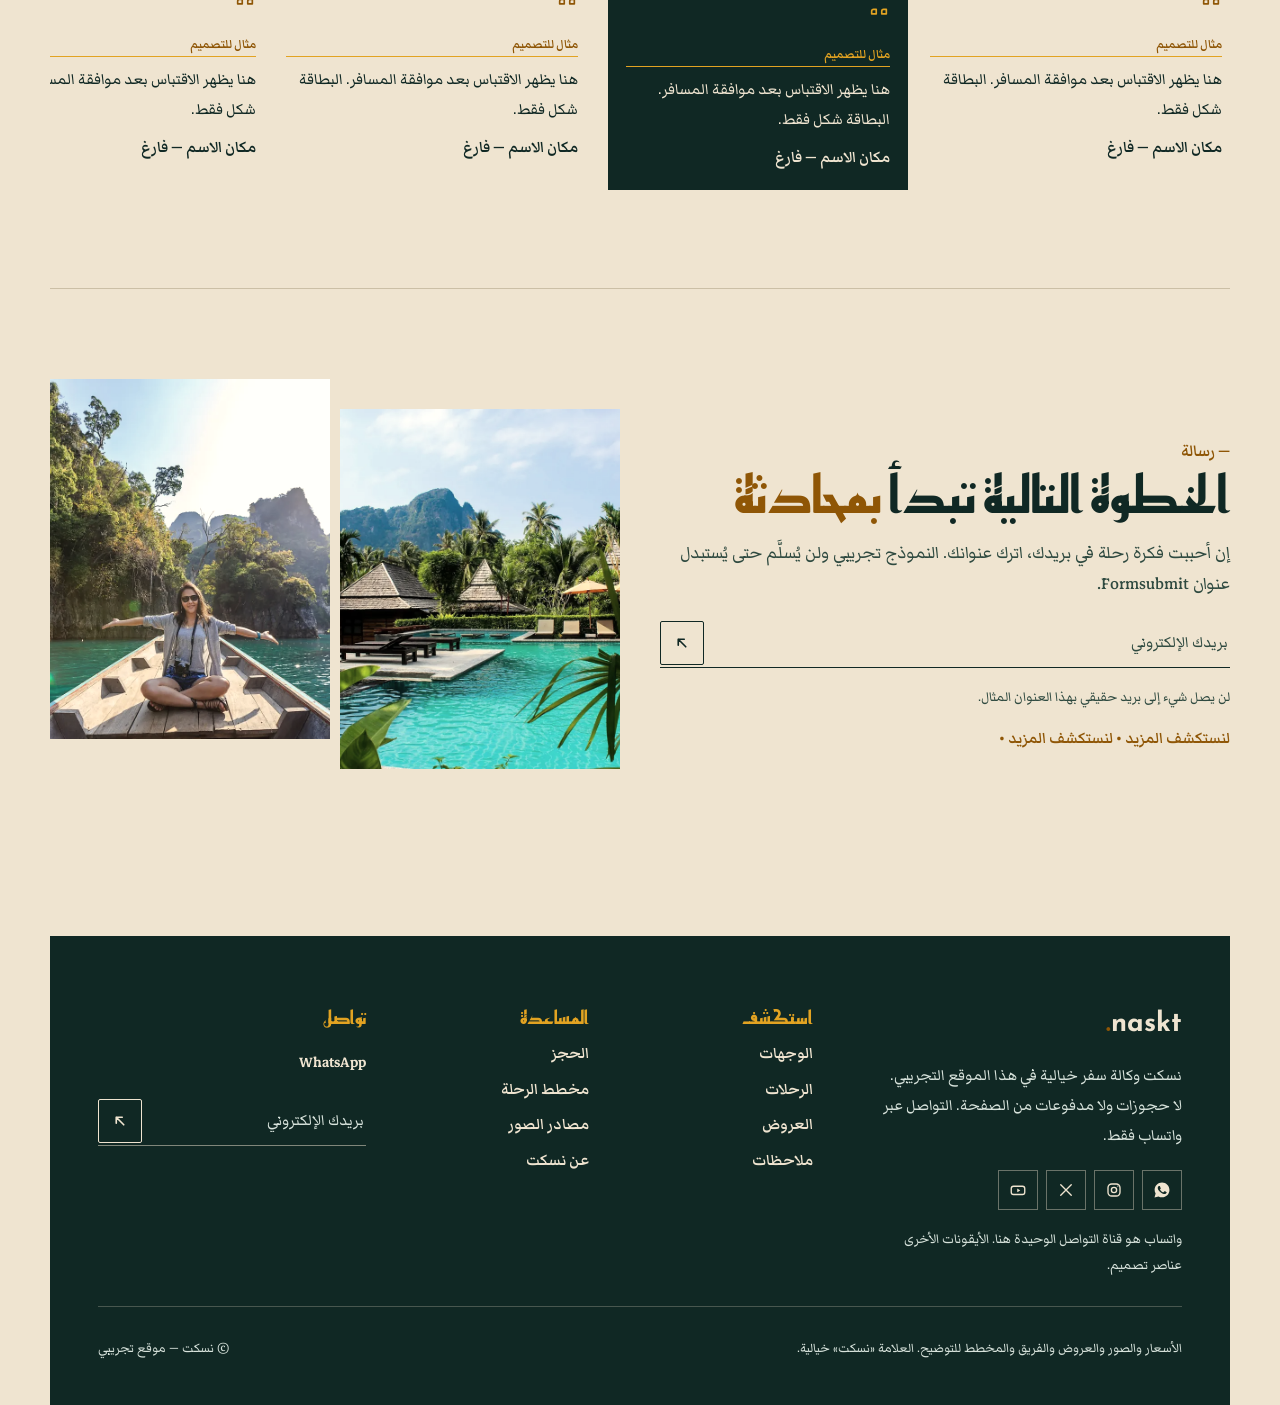
==== commit 6605f30e: "Redesign naskt as an editorial paper page. Replace the navy, blue, and orange card system with sand " ====
--- a/index.html
+++ b/index.html
@@ -99,21 +99,21 @@
   <main id="main">
     <div class="shell" id="top">
       <section class="hero-stage" aria-labelledby="hero-title">
-        <picture class="cut cut-a">
-          <source media="(min-width: 1180px)" srcset="assets/img/cut-man.webp" type="image/webp">
-          <img alt="" width="201" height="386" decoding="async" src="[data-uri]">
-        </picture>
-        <picture class="cut cut-b">
-          <source media="(min-width: 1180px)" srcset="assets/img/cut-yellow.webp" type="image/webp">
-          <img alt="" width="415" height="298" decoding="async" src="[data-uri]">
-        </picture>
         <div class="hero-frame">
-          <img class="hero-photo" src="assets/img/hero-800.webp" srcset="assets/img/hero-800.webp 800w, assets/img/hero-1400.webp 1400w" sizes="(min-width: 1200px) 1120px, calc(100vw - 24px)" width="1400" height="788" alt="فيلات على ماء فيروزي في المالديف، وحولها نخيل" data-i18n-alt="hero.alt" fetchpriority="high" decoding="async">
-          <div class="hero-copy">
-            <p class="eyebrow"><span class="mark" aria-hidden="true">—</span> <span class="script" data-i18n="hero.eye">على مزاجك</span></p>
-            <h1 id="hero-title" data-i18n-html="hero.title">اكتشف العالم على <span class="accent">طريقتك</span></h1>
-            <p class="lede" data-i18n="hero.lede">كوالالمبور، بالي، إسطنبول، دبي، والمالديف. نرتّب الطيران والإقامة والباقات، ثم نكمل التفاصيل معك على واتساب.</p>
-            <form class="book" id="book" action="#" method="get">
+          <div class="hero-clip">
+            <img class="hero-photo" src="assets/img/hero-800.webp" srcset="assets/img/hero-800.webp 800w, assets/img/hero-1400.webp 1400w" sizes="100vw" width="1400" height="788" alt="فيلات على ماء فيروزي في المالديف، وحولها نخيل" data-i18n-alt="hero.alt" fetchpriority="high" decoding="async">
+            <div class="hero-copy">
+              <h1 id="hero-title" data-i18n-html="hero.title">اكتشف العالم على <span class="accent">طريقتك</span></h1>
+              <p class="lede" data-i18n="hero.lede">كوالالمبور، بالي، إسطنبول، دبي، والمالديف. نرتّب الطيران والإقامة والباقات، ثم نكمل التفاصيل معك على واتساب.</p>
+              <p class="eyebrow"><span class="script" data-i18n="hero.eye">على مزاجك</span></p>
+            </div>
+          </div>
+          <picture class="cut cut-a">
+            <source media="(min-width: 1100px)" srcset="assets/img/cut-man.webp" type="image/webp">
+            <img alt="" width="201" height="386" decoding="async" src="[data-uri]">
+          </picture>
+        </div>
+        <form class="book" id="book" action="#" method="get">
               <div class="tabs" role="tablist" data-i18n-aria="book.tabs" aria-label="نوع البحث">
                 <button type="button" role="tab" id="tab-flight" data-mode="flight" aria-selected="true" aria-controls="book-panel"><span data-i18n="book.flight">طيران</span></button>
                 <button type="button" role="tab" id="tab-hotel" data-mode="hotel" aria-selected="false" tabindex="-1" aria-controls="book-panel"><span data-i18n="book.hotel">فنادق</span></button>
@@ -134,9 +134,7 @@
               </div>
               <datalist id="places"></datalist>
               <p class="form-error" id="book-error" role="alert" hidden></p>
-            </form>
-          </div>
-        </div>
+        </form>
       </section>
 
       <div class="marquee" dir="ltr">
@@ -364,8 +362,8 @@
                 <div><b>DXB</b><span data-i18n="pass.from">دبي</span></div>
                 <div class="air" aria-hidden="true">
                   <svg viewBox="0 0 280 28" preserveAspectRatio="none">
-                    <line x1="0" y1="14" x2="280" y2="14" stroke="#1467C9" stroke-width="2" stroke-dasharray="2 7" stroke-linecap="round"/>
-                    <path d="M132 14l10-6 6 6-6 6z" fill="#16357A"/>
+                    <line x1="0" y1="14" x2="280" y2="14" stroke="#8f5606" stroke-width="2" stroke-dasharray="2 7" stroke-linecap="round"/>
+                    <path d="M132 14l10-6 6 6-6 6z" fill="#102824"/>
                   </svg>
                 </div>
                 <div><b>KUL</b><span data-i18n="pass.to">كوالالمبور</span></div>
@@ -461,6 +459,7 @@
               <button class="round" type="submit" data-i18n-aria="news.send" aria-label="إرسال"><svg class="flip" aria-hidden="true"><use href="#i-arrow"/></svg></button>
             </form>
             <p class="note" data-i18n="news.note">لن يصل شيء إلى بريد حقيقي بهذا العنوان المثال.</p>
+            <p class="badge-line" data-i18n="news.badge">لنستكشف المزيد • لنستكشف المزيد • </p>
           </div>
           <div class="stack">
             <img class="back" src="[data-uri]" data-src="assets/img/news-back-900.webp" data-srcset="assets/img/news-back-640.webp 640w, assets/img/news-back-900.webp 900w" sizes="280px" width="900" height="1125" alt="مسبح محاط بالنخيل" data-i18n-alt="news.alt2" loading="lazy" fetchpriority="low" decoding="async">
@@ -482,7 +481,7 @@
     <footer class="footer">
       <div class="foot-grid">
         <div>
-          <a class="logo" href="#top"><span class="logo-en" style="color:#fff">naskt<i>.</i></span></a>
+          <a class="logo" href="#top"><span class="logo-en">naskt<i>.</i></span></a>
           <p data-i18n="foot.blurb">نسكت وكالة سفر خيالية في هذا الموقع التجريبي. لا حجوزات ولا مدفوعات من الصفحة. التواصل عبر واتساب فقط.</p>
           <div class="socials">
             <a data-wa="general" target="_blank" rel="noopener noreferrer" href="https://wa.me/967783964784" data-i18n-aria="wa.float" aria-label="واتساب نسكت"><svg aria-hidden="true"><use href="#i-wa"/></svg></a>
--- a/css/styles.css
+++ b/css/styles.css
@@ -1,90 +1,68 @@
-/* naskt. — bilingual travel demo. Logical properties throughout. */
+/* naskt. — atlas paper, sea-green ink, one saffron action. */
 
 @font-face {
-  font-family: "PJS";
-  src: url("../assets/fonts/pjs-400.woff2") format("woff2");
+  font-family: "Reem Kufi";
+  src: url("../assets/fonts/reem-ar-700.woff2") format("woff2");
+  font-weight: 700;
+  font-style: normal;
+  font-display: swap;
+  unicode-range: U+0600-06FF, U+0750-077F, U+08A0-08FF, U+FB50-FDFF, U+FE70-FEFF;
+}
+@font-face {
+  font-family: "Reem Kufi";
+  src: url("../assets/fonts/reem-lat-700.woff2") format("woff2");
+  font-weight: 700;
+  font-style: normal;
+  font-display: swap;
+  unicode-range: U+0000-00FF, U+0131, U+0152-0153, U+02BB-02BC, U+2000-206F, U+2074, U+20AC, U+2122, U+2191, U+2193, U+2212, U+2215, U+FEFF, U+FFFD;
+}
+@font-face {
+  font-family: "Markazi Text";
+  src: url("../assets/fonts/markazi-ar-400.woff2") format("woff2");
   font-weight: 400;
   font-style: normal;
   font-display: swap;
+  unicode-range: U+0600-06FF, U+0750-077F, U+08A0-08FF, U+FB50-FDFF, U+FE70-FEFF;
 }
 @font-face {
-  font-family: "PJS";
-  src: url("../assets/fonts/pjs-600.woff2") format("woff2");
-  font-weight: 600;
-  font-style: normal;
-  font-display: swap;
-}
-@font-face {
-  font-family: "PJS";
-  src: url("../assets/fonts/pjs-700.woff2") format("woff2");
-  font-weight: 700;
-  font-style: normal;
-  font-display: swap;
-}
-@font-face {
-  font-family: "PJS";
-  src: url("../assets/fonts/pjs-800.woff2") format("woff2");
-  font-weight: 800;
-  font-style: normal;
-  font-display: swap;
-}
-@font-face {
-  font-family: "Plex Arabic";
-  src: url("../assets/fonts/plex-400.woff2") format("woff2");
+  font-family: "Markazi Text";
+  src: url("../assets/fonts/markazi-lat-400.woff2") format("woff2");
   font-weight: 400;
   font-style: normal;
   font-display: swap;
+  unicode-range: U+0000-00FF, U+0131, U+0152-0153, U+02BB-02BC, U+2000-206F, U+2074, U+20AC, U+2122, U+2191, U+2193, U+2212, U+2215, U+FEFF, U+FFFD;
 }
 @font-face {
-  font-family: "Plex Arabic";
-  src: url("../assets/fonts/plex-700.woff2") format("woff2");
-  font-weight: 700;
+  font-family: "Markazi Text";
+  src: url("../assets/fonts/markazi-ar-600.woff2") format("woff2");
+  font-weight: 600;
   font-style: normal;
   font-display: swap;
+  unicode-range: U+0600-06FF, U+0750-077F, U+08A0-08FF, U+FB50-FDFF, U+FE70-FEFF;
 }
 @font-face {
-  font-family: "Caveat";
-  src: url("../assets/fonts/caveat-600.woff2") format("woff2");
+  font-family: "Markazi Text";
+  src: url("../assets/fonts/markazi-lat-600.woff2") format("woff2");
   font-weight: 600;
   font-style: normal;
-  font-display: optional;
-}
-@font-face {
-  font-family: "Ruqaa";
-  src: url("../assets/fonts/ruqaa-700.woff2") format("woff2");
-  font-weight: 700;
-  font-style: normal;
-  font-display: optional;
+  font-display: swap;
+  unicode-range: U+0000-00FF, U+0131, U+0152-0153, U+02BB-02BC, U+2000-206F, U+2074, U+20AC, U+2122, U+2191, U+2193, U+2212, U+2215, U+FEFF, U+FFFD;
 }
 
 :root {
-  --navy: #16357a;
-  --navy-deep: #102652;
-  --blue: #1467c9;
-  --blue-bright: #1e88f5;
-  --orange: #ff7a1a;
-  --orange-ink: #c2410c;
-  --ink: #142033;
-  --muted: #3d4c63;
-  --tint: #eaf3fe;
-  --tint-2: #f5f9ff;
-  --line: #d5e2f2;
-  --white: #fff;
-  --chip: #ffe08a;
-  --chip-ink: #4a2e00;
-  --shadow: 0 18px 40px rgba(16, 40, 96, 0.1);
-  --shadow-sm: 0 8px 20px rgba(16, 40, 96, 0.08);
-  --radius: 28px;
-  --page: 1120px;
-  --font-ar: "Plex Arabic", "PJS", "Segoe UI", sans-serif;
-  --font-en: "PJS", "Plex Arabic", "Segoe UI", sans-serif;
-  --script: "Ruqaa", "Caveat", serif;
+  --paper: #efe4d0;
+  --paper-2: #e5d6bc;
+  --paper-3: #f6efe2;
+  --ink: #102824;
+  --ink-soft: #2f4a40;
+  --saffron: #e2a322;
+  --saffron-ink: #8f5606;
+  --line: #cbbfa6;
+  --display: "Reem Kufi", "Markazi Text", serif;
+  --text: "Markazi Text", "Reem Kufi", serif;
+  --page: 1180px;
   --ease: cubic-bezier(0.16, 1, 0.3, 1);
   color-scheme: light;
-}
-
-html[lang="en"] {
-  --script: "Caveat", "Ruqaa", cursive;
 }
 
 *,
@@ -93,12 +71,11 @@
 
 html {
   scroll-behavior: smooth;
-  scrollbar-color: var(--navy) var(--tint);
   overflow-x: clip;
+  scrollbar-color: var(--ink) var(--paper-2);
 }
 
 html.i18n-pending body { visibility: hidden; }
-
 body.menu-open { overflow: hidden; }
 
 body {
@@ -106,35 +83,53 @@
   min-width: 320px;
   overflow-x: clip;
   color: var(--ink);
-  background-color: #e7f0fb;
-  background-image: radial-gradient(rgba(22, 53, 122, 0.055) 1px, transparent 1px);
-  background-size: 22px 22px;
-  font-family: var(--font-ar);
-  font-size: 1rem;
-  line-height: 1.65;
+  background: var(--paper);
+  font-family: var(--text);
+  font-size: 1.2rem;
+  font-weight: 400;
+  line-height: 1.55;
+  letter-spacing: 0;
   text-rendering: optimizeLegibility;
 }
 
-html[lang="en"] body {
-  font-family: var(--font-en);
-  line-height: 1.55;
+body::before {
+  content: "";
+  position: fixed;
+  inset: 0;
+  z-index: 70;
+  pointer-events: none;
+  opacity: 0.22;
+  mix-blend-mode: multiply;
+  background-image: url("../assets/img/grain.webp");
+  background-size: 180px 180px;
+}
+
+::selection { background: #e2a322; color: var(--ink); }
+
+:focus-visible {
+  outline: 2px solid var(--saffron-ink);
+  outline-offset: 3px;
 }
 
 img { max-width: 100%; height: auto; display: block; }
-/* The hidden attribute does not hide an SVG sprite in Chromium, and the
-   default 300×150 box was the empty band under the nav. */
 svg[hidden] { display: none !important; }
-button, input, select { font: inherit; color: inherit; }
+button, input, select { font: inherit; color: inherit; letter-spacing: 0; }
 button { cursor: pointer; }
-a { color: var(--blue); text-underline-offset: 3px; }
-a:hover { color: var(--navy); }
-
-::selection { background: #ffd7b0; color: #1a1208; }
-
-:focus-visible {
-  outline: 3px solid var(--navy);
-  outline-offset: 3px;
-}
+a { color: var(--saffron-ink); text-underline-offset: 3px; }
+a:hover { color: var(--ink); }
+
+h1, h2, h3, p { text-wrap: pretty; }
+h1, h2, h3 {
+  font-family: var(--display);
+  font-weight: 700;
+  letter-spacing: 0;
+  line-height: 1.12;
+  margin: 0;
+}
+h1 { font-size: clamp(2.7rem, 6.4vw, 6rem); }
+h2 { font-size: clamp(2rem, 4vw, 3.4rem); }
+h3 { font-size: 1.45rem; line-height: 1.25; }
+.accent { color: var(--saffron-ink); font-style: normal; }
 
 .sr {
   position: absolute;
@@ -152,124 +147,80 @@
   position: absolute;
   inset-inline-start: 12px;
   top: -48px;
-  z-index: 80;
-  background: var(--navy);
-  color: #fff;
+  z-index: 90;
+  background: var(--ink);
+  color: var(--paper);
   padding: 10px 14px;
-  border-radius: 999px;
   text-decoration: none;
 }
 .skip:focus { top: 12px; }
 
 .shell {
-  width: min(var(--page), calc(100% - 24px));
+  width: min(var(--page), calc(100% - 48px));
   margin-inline: auto;
   min-width: 0;
 }
-.foot-grid > *,
-.news-grid > *,
-.bento > *,
-.why-row > *,
-.how-grid > *,
-.about-grid > *,
-.plan-grid > *,
-.stories > *,
-.stories-side,
-.guide,
-.trip {
-  min-width: 0;
-}
-input, select, button { min-width: 0; }
-.news-form, .stack, .pass, .chat { max-width: 100%; }
-.stack { overflow: hidden; }
-
-h1, h2, h3, p { text-wrap: pretty; }
-h1, h2 { text-wrap: balance; margin: 0; font-weight: 700; letter-spacing: 0; }
-html[lang="en"] h1,
-html[lang="en"] h2 { font-weight: 800; letter-spacing: -0.03em; }
-h1 { font-size: clamp(2.15rem, 5vw, 4.15rem); line-height: 1.12; }
-h2 { font-size: clamp(1.7rem, 3vw, 2.55rem); line-height: 1.2; }
-h3 { margin: 0; font-size: 1.15rem; line-height: 1.35; font-weight: 700; }
-.accent { color: var(--orange-ink); font-style: normal; }
+
+.lede {
+  margin: 14px 0 0;
+  max-width: 38rem;
+  color: var(--ink-soft);
+  font-size: 1.35rem;
+  line-height: 1.45;
+}
+.note {
+  margin: 16px 0 0;
+  color: var(--ink-soft);
+  font-size: 1.05rem;
+}
 
 .eyebrow {
-  display: inline-flex;
-  align-items: center;
-  gap: 8px;
-  margin: 0 0 14px;
-  padding: 4px 14px 6px;
-  border: 1px solid var(--line);
-  border-radius: 999px;
-  background: #fff;
-  color: var(--navy);
-}
-.eyebrow .mark { color: var(--muted); font-family: var(--font-en); }
-.script {
-  font-family: var(--script);
-  font-weight: 700;
-  font-size: 1.45rem;
-  line-height: 1;
-}
-html[lang="en"] .script { font-weight: 600; font-size: 1.55rem; }
-
-.sec-head { max-width: 40rem; margin-bottom: 28px; }
-.lede { margin: 12px 0 0; color: var(--muted); font-size: 1.05rem; }
-.note {
-  margin: 14px 0 0;
-  color: var(--muted);
-  font-size: 0.92rem;
-}
-
-.panel {
-  background: #fff;
-  border-radius: var(--radius);
-  padding: clamp(22px, 4vw, 52px);
-  margin-block: 16px;
-  box-shadow: var(--shadow);
-}
-
-/* Nav */
+  margin: 12px 0 0;
+  color: var(--saffron-ink);
+  font-family: var(--text);
+  font-size: 1.25rem;
+  font-weight: 600;
+}
+.script { font-family: var(--text); font-weight: 600; }
+
+.sec-head { max-width: 40rem; margin-bottom: 36px; }
+.sec-head .lede { max-width: 36rem; }
+
+/* Masthead */
 .nav {
   position: fixed;
   z-index: 50;
-  top: 12px;
-  left: 50%;
-  transform: translateX(-50%);
-  width: min(var(--page), calc(100vw - 20px));
-  max-width: calc(100vw - 20px);
-  min-width: 0;
+  top: 0;
+  inset-inline: 0;
   display: flex;
   align-items: center;
-  gap: 8px;
-  min-height: 64px;
-  padding: 8px;
-  padding-inline-start: 16px;
-  border-radius: 999px;
-  background: rgba(255, 255, 255, 0.94);
-  border: 1px solid rgba(255, 255, 255, 0.9);
-  box-shadow: 0 12px 32px rgba(16, 40, 96, 0.12);
-  backdrop-filter: blur(16px);
+  gap: 18px;
+  min-height: 72px;
+  padding: 10px 28px;
+  background: color-mix(in srgb, var(--paper) 88%, transparent);
+  border-bottom: 1px solid var(--line);
+  backdrop-filter: blur(8px);
 }
 
 .logo {
   display: inline-flex;
   align-items: baseline;
-  gap: 8px;
+  gap: 10px;
   text-decoration: none;
-  color: var(--navy);
+  color: var(--ink);
   margin-inline-end: auto;
 }
 .logo-en {
-  font-family: "PJS", sans-serif;
-  font-weight: 800;
-  font-size: 1.35rem;
-  letter-spacing: -0.04em;
+  font-family: var(--display);
+  font-weight: 700;
+  font-size: 1.7rem;
   line-height: 1;
-}
-.logo-en i { color: var(--orange); font-style: normal; }
+  letter-spacing: 0;
+}
+.logo-en i { color: var(--saffron-ink); font-style: normal; }
 .logo-ar {
-  font-family: "Ruqaa", serif;
-  font-size: 1.35rem;
+  font-family: var(--display);
+  font-size: 1.55rem;
   font-weight: 700;
   line-height: 1;
 }
@@ -278,7 +229,7 @@
 .nav-links {
   display: flex;
   align-items: center;
-  gap: 2px;
+  gap: 4px;
   list-style: none;
   margin: 0;
   padding: 0;
@@ -286,234 +237,214 @@
 .nav-links a {
   display: inline-flex;
   align-items: center;
-  min-height: 40px;
+  min-height: 44px;
   padding-inline: 10px;
-  border-radius: 999px;
   color: var(--ink);
   text-decoration: none;
   font-weight: 600;
-  font-size: 0.95rem;
-}
-.nav-links a:hover { background: var(--tint); color: var(--navy); }
+  font-size: 1.15rem;
+}
+.nav-links a:hover { color: var(--saffron-ink); }
+
+.nav-cta { display: flex; align-items: center; gap: 8px; }
 
 .btn {
   display: inline-flex;
   align-items: center;
   justify-content: center;
   gap: 8px;
+  min-height: 48px;
+  padding: 8px 18px;
+  border: 1px solid transparent;
+  border-radius: 2px;
+  text-decoration: none;
+  font-weight: 600;
+  font-size: 1.15rem;
+  line-height: 1.1;
+  letter-spacing: 0;
+}
+.btn .disc { display: none; }
+.btn-ghost {
+  background: transparent;
+  border-color: var(--line);
+  color: var(--ink);
+}
+.btn-ghost:hover { border-color: var(--ink); color: var(--ink); background: transparent; }
+.btn-orange {
+  background: var(--saffron);
+  color: var(--ink);
+  border-color: var(--saffron);
+}
+.btn-orange:hover { background: #c98b12; color: var(--ink); }
+
+.lang, .nav-toggle {
+  min-width: 44px;
   min-height: 44px;
-  padding: 8px 16px;
-  border-radius: 999px;
-  border: 1.5px solid transparent;
-  text-decoration: none;
+  border: 1px solid var(--line);
+  background: transparent;
+  color: var(--ink);
+  font-family: var(--display);
   font-weight: 700;
-  line-height: 1.1;
-}
-.btn .disc {
-  display: grid;
-  place-items: center;
-  width: 30px;
-  height: 30px;
-  border-radius: 50%;
-  background: var(--navy);
-  color: #fff;
-  flex: none;
-}
-.btn .disc svg, .icon { width: 16px; height: 16px; display: block; }
+  border-radius: 2px;
+}
+.nav-toggle { display: none; padding: 0; }
+.nav-toggle svg { width: 20px; height: 20px; margin-inline: auto; }
+.nav-panel { display: contents; }
+
 html[dir="rtl"] .flip { transform: scaleX(-1); }
 .point-end { transform: scaleX(-1); }
 html[dir="rtl"] .point-end { transform: none; }
-.fav[aria-pressed="true"] path { fill: currentColor; }
-
-.btn-ghost {
-  background: transparent;
-  border-color: #c5d6ec;
-  color: var(--navy);
-  padding-inline: 16px;
-}
-.btn-ghost:hover { background: var(--tint); color: var(--navy); }
-
-.btn-orange {
-  background: var(--orange);
-  color: #1a1208;
-  padding-inline-start: 16px;
-  padding-inline-end: 6px;
-}
-.btn-orange:hover { background: #f06c0c; color: #1a1208; }
-
-.btn-navy {
-  background: var(--navy);
-  color: #fff;
-}
-.btn-navy:hover { background: #0e2864; color: #fff; }
-
-.btn-blue {
-  background: var(--blue);
-  color: #fff;
-  padding-inline-end: 6px;
-}
-.btn-blue:hover { background: #0f56ad; color: #fff; }
-
-.lang, .nav-toggle {
-  min-width: 44px;
-  min-height: 44px;
-  border-radius: 999px;
-  border: 1.5px solid #c5d6ec;
-  background: #fff;
-  color: var(--navy);
-  font-weight: 800;
-  font-family: "PJS", sans-serif;
-}
-.nav-toggle { display: none; padding: 0; }
-.nav-toggle svg { width: 20px; height: 20px; margin-inline: auto; }
-
-.nav-panel { display: contents; }
 
 /* Hero */
 .hero-stage {
   position: relative;
-  margin-top: 12px;
-}
-.hero-frame {
+  margin-top: 72px;
+  width: 100vw;
+  margin-inline-start: calc(50% - 50vw);
+}
+.hero-frame { position: relative; }
+.hero-clip {
   position: relative;
   overflow: hidden;
-  min-height: 640px;
-  border-radius: 32px;
-  box-shadow: var(--shadow);
-  background: var(--navy-deep);
-  display: flex;
-  align-items: flex-end;
-  justify-content: center;
-}
-.hero-frame img.hero-photo {
+  min-height: min(70vh, 680px);
+  background: var(--ink);
+}
+.hero-photo {
   position: absolute;
   inset: 0;
   width: 100%;
   height: 100%;
+  max-width: none;
   object-fit: cover;
-  object-position: center 60%;
-}
-.hero-frame::after {
+  object-position: center 62%;
+  filter: saturate(0.78) contrast(1.05) sepia(0.16);
+}
+.hero-clip::after {
   content: "";
   position: absolute;
   inset: 0;
   background:
-    linear-gradient(180deg, rgba(8, 22, 52, 0.42) 0%, rgba(8, 22, 52, 0.12) 28%, rgba(8, 22, 52, 0.18) 52%, rgba(8, 22, 52, 0.55) 100%);
+    linear-gradient(90deg, rgba(16, 40, 36, 0.62) 0%, rgba(16, 40, 36, 0.18) 52%, rgba(16, 40, 36, 0.08) 100%);
+  pointer-events: none;
+}
+html[dir="rtl"] .hero-clip::after {
+  background:
+    linear-gradient(270deg, rgba(16, 40, 36, 0.62) 0%, rgba(16, 40, 36, 0.18) 52%, rgba(16, 40, 36, 0.08) 100%);
 }
 .hero-copy {
+  position: absolute;
+  z-index: 2;
+  inset-inline-start: max(28px, calc((100% - var(--page)) / 2));
+  top: 12%;
+  width: min(34rem, 52%);
+  color: var(--paper);
+}
+.hero-copy h1 {
+  color: var(--paper);
+  font-size: clamp(2.5rem, 4.6vw, 4.8rem);
+  line-height: 1.28;
+}
+.hero-copy .accent { color: var(--saffron); }
+.hero-copy .lede {
+  color: var(--paper);
+  max-width: 34rem;
+  text-shadow: 0 1px 0 rgba(16, 40, 36, 0.25);
+}
+.hero-copy .eyebrow { color: var(--saffron); }
+
+.cut {
+  display: none;
+  position: absolute;
+  z-index: 3;
+  pointer-events: none;
+  filter: drop-shadow(0 18px 18px rgba(16, 40, 36, 0.28));
+}
+.cut img { width: 100%; height: auto; }
+
+.book {
   position: relative;
-  z-index: 4;
-  width: min(880px, calc(100% - 28px));
-  margin: 0 auto 22px;
-  padding-top: 78px;
-  text-align: center;
-  color: #fff;
-}
-.hero-copy .eyebrow {
-  background: rgba(255, 255, 255, 0.92);
-}
-.hero-copy h1 { color: #fff; text-shadow: 0 2px 18px rgba(0, 0, 0, 0.28); }
-.hero-copy .accent { color: #ffd7a8; }
-.hero-copy .lede {
-  color: rgba(255, 255, 255, 0.94);
-  text-shadow: 0 1px 8px rgba(0, 0, 0, 0.35);
-  margin-inline: auto;
-  max-width: 38rem;
-}
-
-.book {
-  margin-top: 18px;
-  padding: 12px;
-  border-radius: 22px;
-  background: rgba(255, 255, 255, 0.92);
-  color: var(--ink);
-  box-shadow: var(--shadow);
-  text-align: start;
+  z-index: 5;
+  width: min(var(--page), calc(100% - 48px));
+  margin: -88px auto 0;
+  padding: 18px 18px 16px;
+  background: var(--paper-3);
+  border: 1px solid var(--line);
+  color: var(--ink);
 }
 .tabs {
   display: flex;
-  gap: 6px;
-  margin-bottom: 10px;
+  gap: 0;
+  margin-bottom: 12px;
+  border-bottom: 1px solid var(--line);
 }
 .tabs button {
-  flex: 1;
-  min-height: 40px;
+  min-height: 44px;
+  padding: 8px 18px;
   border: 0;
-  border-radius: 999px;
-  background: transparent;
-  color: var(--muted);
-  font-weight: 700;
+  border-bottom: 2px solid transparent;
+  background: transparent;
+  color: var(--ink-soft);
+  font-weight: 600;
+  margin-bottom: -1px;
 }
 .tabs button[aria-selected="true"] {
-  background: var(--navy);
-  color: #fff;
+  color: var(--ink);
+  border-bottom-color: var(--saffron);
 }
 .book-grid {
   display: grid;
-  grid-template-columns: 1.1fr 1.1fr 0.9fr 0.8fr auto;
-  gap: 8px;
+  grid-template-columns: 1.15fr 1.15fr 0.9fr 0.7fr auto;
+  gap: 12px;
   align-items: end;
 }
 .field { display: flex; flex-direction: column; gap: 4px; min-width: 0; }
-.field span { font-size: 0.78rem; font-weight: 700; color: var(--muted); }
+.field span { font-size: 0.95rem; font-weight: 600; color: var(--ink-soft); }
 .field input, .field select {
   width: 100%;
   min-height: 48px;
-  padding-inline: 12px;
-  border-radius: 14px;
-  border: 1px solid var(--line);
-  background: var(--tint-2);
-}
-.field input::placeholder { color: #4a5b74; }
-.book .btn-orange { min-height: 48px; padding-inline: 18px; }
+  padding-inline: 10px;
+  border: 0;
+  border-bottom: 1px solid var(--ink);
+  border-radius: 0;
+  background: transparent;
+}
+.field input::placeholder { color: var(--ink-soft); }
+.book .btn-orange { min-height: 48px; padding-inline: 22px; }
 .form-error {
-  margin: 8px 4px 0;
-  color: #9a3412;
-  font-weight: 700;
-  font-size: 0.92rem;
-}
-
-.cut {
-  display: none;
-  position: absolute;
-  z-index: 2;
-  pointer-events: none;
-  filter: drop-shadow(0 16px 20px rgba(8, 24, 56, 0.25));
-}
-.cut img { width: 100%; height: auto; }
+  margin: 8px 0 0;
+  color: #7a2e12;
+  font-weight: 600;
+}
 
 /* Marquee */
 .marquee {
   overflow: hidden;
   max-width: 100%;
   contain: inline-size;
-  margin-block: 14px 4px;
-  border-radius: 999px;
-  background: #fff;
-  box-shadow: var(--shadow-sm);
+  margin: 28px 0 8px;
+  border-block: 1px solid var(--line);
+  background: transparent;
 }
 .marquee-track {
   display: flex;
   width: max-content;
-  animation: marquee 36s linear infinite;
+  animation: marquee 42s linear infinite;
 }
 .marquee:hover .marquee-track,
 .marquee:focus-within .marquee-track { animation-play-state: paused; }
 .marquee-group {
   display: flex;
   align-items: center;
-  gap: 22px;
+  gap: 18px;
   margin: 0;
-  padding: 14px 18px;
-  font-weight: 700;
-  color: var(--navy);
-  white-space: nowrap;
+  padding: 10px 18px;
+  font-weight: 600;
+  color: var(--ink);
 }
 .dot {
   width: 7px;
   height: 7px;
-  border-radius: 50%;
-  background: var(--orange);
+  background: var(--saffron);
   flex: none;
 }
 @keyframes marquee {
@@ -521,94 +452,106 @@
   to { transform: translateX(-50%); }
 }
 
-/* Offers */
+/* Sections */
+.panel {
+  background: transparent;
+  border-radius: 0;
+  box-shadow: none;
+  padding: clamp(48px, 7vw, 96px) 0;
+  margin: 0;
+}
+.panel + .panel { border-top: 1px solid var(--line); }
+
+/* Offers — one large plate, the rest a list */
 .bento {
   display: grid;
-  grid-template-columns: 0.85fr 1.25fr 0.95fr;
-  grid-template-rows: 230px 230px;
-  gap: 14px;
-}
-.tile {
+  grid-template-columns: 1.25fr 0.85fr;
+  gap: 28px 48px;
+  align-items: start;
+}
+.tile { position: relative; min-width: 0; background: transparent; }
+.tile-a { grid-row: span 3; }
+.tile img {
+  width: 100%;
+  height: 220px;
+  object-fit: cover;
+  filter: saturate(0.8) contrast(1.04) sepia(0.14);
+}
+.tile-a img { height: 520px; object-position: center 28%; }
+.code {
+  display: inline-block;
+  margin-top: 12px;
+  font-family: var(--display);
+  font-size: 0.85rem;
+  letter-spacing: 0.14em;
+  color: var(--saffron-ink);
+}
+html[lang="ar"] .code { letter-spacing: 0.08em; }
+.tile .shade { display: none; }
+.tile .body { padding: 8px 0 0; color: var(--ink); }
+.tile .body p { margin: 6px 0 0; color: var(--ink-soft); }
+
+/* Destinations */
+.filters {
+  display: flex;
+  flex-wrap: wrap;
+  gap: 8px 18px;
+  margin-bottom: 22px;
+}
+.filters button {
+  min-height: 44px;
+  padding: 0;
+  border: 0;
+  border-bottom: 2px solid transparent;
+  background: transparent;
+  color: var(--ink-soft);
+  font-weight: 600;
+}
+.filters button[aria-pressed="true"] {
+  color: var(--ink);
+  border-bottom-color: var(--saffron);
+}
+.dest-grid {
+  display: grid;
+  grid-template-columns: 1.4fr 1fr 1fr;
+  grid-auto-rows: 210px;
+  gap: 10px;
+}
+.dest { min-width: 0; }
+.dest:nth-child(1),
+.dest:nth-child(6) { grid-column: span 1; grid-row: span 2; }
+.dest a {
   position: relative;
+  display: block;
+  height: 100%;
+  color: var(--paper);
+  text-decoration: none;
   overflow: hidden;
-  border-radius: 22px;
-  min-height: 220px;
-  color: #fff;
-  display: flex;
-  align-items: flex-end;
-}
-.tile img {
-  position: absolute;
-  inset: 0;
+}
+.dest img {
   width: 100%;
   height: 100%;
   object-fit: cover;
-}
-.tile .shade {
+  filter: saturate(0.8) contrast(1.04) sepia(0.14);
+  transition: transform 0.6s var(--ease);
+}
+.dest a:hover img { transform: scale(1.04); }
+.dest a::after {
+  content: "";
   position: absolute;
-  inset: 0;
-  background: linear-gradient(180deg, rgba(8, 20, 48, 0.05) 20%, rgba(8, 20, 48, 0.78) 100%);
-}
-.tile .body { position: relative; z-index: 1; padding: 16px; }
-.tile h3 { font-size: 1.3rem; }
-.tile p { margin: 4px 0 0; color: rgba(255, 255, 255, 0.92); font-size: 0.92rem; }
-.tile-a { grid-row: 1 / span 2; }
-.tile-b { grid-row: 1 / span 2; }
-.code {
+  inset: auto 0 0 0;
+  height: 55%;
+  background: linear-gradient(to top, rgba(16, 40, 36, 0.72), transparent);
+}
+.dest h3, .dest p {
   position: absolute;
   z-index: 1;
-  top: 12px;
-  inset-inline-start: 12px;
-  background: var(--chip);
-  color: var(--chip-ink);
-  font-family: "PJS", sans-serif;
-  font-weight: 800;
-  font-size: 0.78rem;
-  letter-spacing: 0.04em;
-  padding: 6px 10px;
-  border-radius: 999px;
-}
-
-/* Destinations */
-.filters {
-  display: flex;
-  flex-wrap: wrap;
-  gap: 8px;
-  margin-bottom: 22px;
-}
-.filters button {
-  min-height: 40px;
-  padding-inline: 14px;
-  border-radius: 999px;
-  border: 1px solid var(--line);
-  background: #fff;
-  color: var(--ink);
-  font-weight: 700;
-}
-.filters button[aria-pressed="true"] {
-  background: var(--navy);
-  border-color: var(--navy);
-  color: #fff;
-}
-.dest-grid {
-  display: grid;
-  grid-template-columns: repeat(4, 1fr);
-  gap: 22px 16px;
-}
-.dest {
-  text-align: center;
-}
-.dest a { text-decoration: none; color: inherit; display: grid; justify-items: center; gap: 8px; }
-.dest img {
-  width: min(100%, 210px);
-  aspect-ratio: 1;
-  object-fit: cover;
-  border-radius: 50%;
-  border: 6px solid #fff;
-  box-shadow: 0 12px 26px rgba(16, 40, 96, 0.14);
-}
-.dest h3 { font-size: 1.05rem; }
-.dest p { margin: 0; color: var(--muted); font-size: 0.88rem; }
+  inset-inline: 14px;
+  margin: 0;
+  color: var(--paper);
+}
+.dest h3 { bottom: 34px; }
+.dest p { bottom: 12px; font-size: 1.05rem; }
 .dest[hidden] { display: none; }
 
 /* Trips */
@@ -616,528 +559,459 @@
   display: flex;
   align-items: flex-end;
   justify-content: space-between;
-  gap: 12px;
+  gap: 16px;
 }
 .arrows { display: flex; gap: 8px; }
 .arrows button, .round {
   width: 44px;
   height: 44px;
-  border-radius: 50%;
-  border: 1px solid var(--line);
-  background: #fff;
-  color: var(--navy);
+  border-radius: 2px;
+  border: 1px solid var(--ink);
+  background: transparent;
+  color: var(--ink);
   display: grid;
   place-items: center;
-}
-.arrows button:hover, .round:hover { background: var(--tint); }
+  overflow: hidden;
+}
+.arrows button svg, .round svg { width: 18px; height: 18px; display: block; }
+.arrows button:hover, .round:hover { background: var(--saffron); border-color: var(--saffron); color: var(--ink); }
 .track {
   display: flex;
-  gap: 14px;
+  gap: 22px;
   overflow-x: auto;
   scroll-snap-type: x mandatory;
-  scrollbar-width: none;
-  padding-block: 8px 12px;
-  margin-inline: -4px;
-  padding-inline: 4px;
-}
-.track::-webkit-scrollbar { display: none; }
+  scrollbar-width: thin;
+  scrollbar-color: var(--ink) transparent;
+  padding-block: 8px 18px;
+}
 .trip {
   position: relative;
-  flex: 0 0 min(270px, 78vw);
+  flex: 0 0 min(280px, 78vw);
   scroll-snap-align: start;
-  border: 1px solid var(--line);
-  border-radius: 22px;
-  background: #fff;
-  overflow: hidden;
-  display: flex;
-  flex-direction: column;
-}
-.trip img { width: 100%; height: 180px; object-fit: cover; }
-.trip .pad { padding: 12px 14px 14px; display: flex; flex-direction: column; gap: 6px; flex: 1; }
-.loc { display: flex; align-items: center; gap: 6px; margin: 0; color: var(--blue); font-weight: 700; font-size: 0.88rem; }
-.loc svg { width: 14px; height: 14px; }
-.meta-row { display: flex; align-items: center; justify-content: space-between; gap: 8px; margin-top: auto; }
-.dur {
-  background: var(--tint);
-  color: var(--navy);
-  border-radius: 999px;
-  padding: 4px 10px;
-  font-weight: 800;
-  font-size: 0.82rem;
-  font-family: "PJS", sans-serif;
-}
-.price { margin: 0; font-size: 0.82rem; color: var(--muted); }
-.price strong {
-  display: block;
-  color: var(--orange-ink);
-  font-size: 1.25rem;
-  font-family: "PJS", sans-serif;
-}
-.demo-tag { margin: 0; font-size: 0.75rem; color: var(--muted); }
+  min-width: 0;
+  background: transparent;
+}
+.trip img {
+  width: 100%;
+  height: 340px;
+  object-fit: cover;
+  filter: saturate(0.8) contrast(1.04) sepia(0.14);
+}
+.trip .pad { padding: 12px 0 0; }
+.loc {
+  display: flex;
+  align-items: center;
+  gap: 6px;
+  margin: 0;
+  color: var(--saffron-ink);
+  font-weight: 600;
+}
+.loc svg { width: 16px; height: 16px; }
+.meta-row {
+  display: flex;
+  justify-content: space-between;
+  gap: 8px;
+  margin-top: 8px;
+  align-items: baseline;
+}
+.dur { color: var(--ink-soft); font-size: 1.05rem; }
+.price { margin: 0; font-weight: 600; }
+.price strong { font-family: var(--display); font-size: 1.35rem; }
+.demo-tag { margin: 4px 0 0; color: var(--ink-soft); font-size: 0.95rem; }
+.ask { font-weight: 600; text-decoration: none; }
 .fav {
   position: absolute;
+  z-index: 2;
   top: 10px;
   inset-inline-end: 10px;
   width: 40px;
   height: 40px;
   border: 0;
-  border-radius: 50%;
-  background: rgba(255, 255, 255, 0.92);
-  color: var(--navy);
-  display: grid;
-  place-items: center;
-}
-.fav[aria-pressed="true"] { color: var(--orange-ink); background: #fff; }
+  background: var(--paper);
+  color: var(--ink);
+}
 .fav svg { width: 18px; height: 18px; }
-.trip .ask {
-  margin-top: 4px;
-  font-weight: 700;
-  text-decoration: none;
-}
+.fav[aria-pressed="true"] { background: var(--saffron); }
+.fav[aria-pressed="true"] path { fill: currentColor; }
 
 /* About */
-.about-grid, .why-row, .plan-grid, .how-grid, .news-grid {
-  display: grid;
-  gap: 28px;
+.about-grid {
+  display: grid;
+  grid-template-columns: 0.7fr 1.2fr;
+  gap: 40px;
+  align-items: end;
+}
+.blob-wrap { position: relative; min-height: 0; }
+.blob { display: none; }
+.blob-wrap img {
+  width: min(340px, 100%);
+  height: auto;
+  margin-inline-start: auto;
+}
+.features { display: grid; gap: 0; margin: 22px 0; }
+.feature {
+  display: block;
+  padding: 14px 0;
+  border-top: 1px solid var(--line);
+}
+.feature .ico { display: none; }
+.feature p { margin: 4px 0 0; color: var(--ink-soft); }
+
+/* Why */
+.why-list { display: grid; gap: 48px; }
+.why-row {
+  display: grid;
+  grid-template-columns: 1.05fr 0.95fr;
+  gap: 36px;
   align-items: center;
-}
-.blob-wrap {
-  position: relative;
-  min-height: 360px;
-  display: grid;
-  place-items: end center;
-}
-.blob {
-  position: absolute;
-  inset: 8% 12% 0;
-  background: var(--tint);
-  border-radius: 50% 50% 46% 54% / 42% 42% 58% 58%;
-}
-.about-grid { grid-template-columns: 0.72fr 1.28fr; }
-.blob-wrap img {
-  position: relative;
-  width: auto;
-  max-width: min(240px, 86%);
-  max-height: 460px;
-  height: auto;
-  margin-bottom: 0;
-}
-.features { display: grid; gap: 14px; margin: 18px 0; }
-.feature {
-  display: grid;
-  grid-template-columns: auto 1fr;
-  gap: 12px;
-  align-items: start;
-  padding: 12px;
-  border-radius: 18px;
-  background: var(--tint-2);
-}
-.ico {
-  width: 44px;
-  height: 44px;
-  border-radius: 14px;
-  display: grid;
-  place-items: center;
-  background: var(--blue);
-  color: #fff;
-}
-.ico svg { width: 22px; height: 22px; }
-.feature h3 { font-size: 1.05rem; }
-.feature p { margin: 2px 0 0; color: var(--muted); }
-
-/* Why */
-.why-list { display: grid; gap: 14px; }
-.why-row {
-  grid-template-columns: 1.15fr 0.85fr;
-  padding: 12px;
-  border: 1px solid var(--line);
-  border-radius: 22px;
-  align-items: stretch;
-}
-.why-copy { padding: 12px; }
+  padding: 0;
+  border: 0;
+  background: transparent;
+}
+.why-row:nth-child(even) .why-copy { order: 2; }
+.why-copy .ico { display: none; }
+.why-copy p { color: var(--ink-soft); margin: 8px 0 0; }
 .why-row img {
   width: 100%;
-  height: 100%;
-  min-height: 180px;
+  height: 320px;
   object-fit: cover;
-  border-radius: 16px;
+  filter: saturate(0.8) contrast(1.04) sepia(0.14);
 }
 
 /* Planner */
-.plan-grid { grid-template-columns: 1.3fr 0.7fr; align-items: start; }
-.chat {
-  border: 1px solid var(--line);
-  border-radius: 22px;
-  padding: 16px;
-  background: linear-gradient(180deg, #f8fbff, #fff);
-}
+.plan-grid {
+  display: grid;
+  grid-template-columns: 1.3fr 0.7fr;
+  gap: 36px;
+  align-items: end;
+}
+.chat { border: 0; padding: 0; background: transparent; }
 .demo-flag {
   display: inline-block;
-  margin: 0 0 10px;
-  padding: 4px 10px;
-  border-radius: 999px;
-  background: var(--chip);
-  color: var(--chip-ink);
-  font-weight: 800;
-  font-size: 0.8rem;
+  margin: 0 0 8px;
+  padding: 2px 0;
+  border-bottom: 2px solid var(--saffron);
+  color: var(--saffron-ink);
+  font-weight: 600;
+  font-size: 1rem;
+}
+.chips { display: flex; flex-wrap: wrap; gap: 8px; margin-top: 16px; }
+.chips button {
+  min-height: 44px;
+  padding: 6px 12px;
+  border: 1px solid var(--line);
+  background: transparent;
+  color: var(--ink);
+  font-weight: 600;
+}
+.chips button[aria-pressed="true"] {
+  background: var(--saffron);
+  border-color: var(--saffron);
+  color: var(--ink);
 }
 .bubble {
-  max-width: 92%;
-  margin: 8px 0;
-  padding: 10px 12px;
-  border-radius: 16px;
-  background: #fff;
-  border: 1px solid var(--line);
-}
-.bubble.user {
-  margin-inline-start: auto;
-  background: #e5f1ff;
-  border-color: transparent;
-}
-.days { margin: 8px 0 0; padding: 0; list-style: none; display: grid; gap: 8px; }
-.days li {
-  padding: 8px 10px;
-  border-radius: 12px;
-  background: var(--tint);
-}
-.days strong { color: var(--navy); }
+  margin: 0;
+  padding: 14px 0;
+  border-top: 1px solid var(--line);
+  background: transparent;
+  border-radius: 0;
+}
+.bubble.user { font-weight: 600; }
+.days { margin: 0; padding: 0 0 8px; list-style: none; }
+.days li { padding: 8px 0; border-top: 1px solid var(--line); }
 .plan-card {
   display: grid;
-  grid-template-columns: 112px 1fr;
-  gap: 10px;
+  grid-template-columns: 120px 1fr;
+  gap: 14px;
   margin-top: 12px;
-  padding: 8px;
-  border-radius: 16px;
-  border: 1px solid var(--line);
-  background: #fff;
   align-items: center;
 }
-.plan-card img { width: 112px; height: 84px; object-fit: cover; border-radius: 12px; }
-.chips { display: flex; flex-wrap: wrap; gap: 8px; margin-top: 12px; }
-.chips button {
-  min-height: 40px;
-  padding-inline: 12px;
-  border-radius: 999px;
-  border: 1px solid var(--line);
-  background: #fff;
-  font-weight: 700;
-  color: var(--navy);
-}
-.chips button[aria-pressed="true"] { background: var(--navy); color: #fff; border-color: var(--navy); }
-.plan-side {
-  border-radius: 22px;
-  background: var(--tint);
-  min-height: 280px;
-  display: grid;
-  place-items: end center;
-  overflow: hidden;
-  padding-top: 20px;
-}
-.plan-side img { width: min(240px, 80%); }
-
-/* How + pass */
-.how-grid { grid-template-columns: 1fr 1fr; }
-.steps { list-style: none; margin: 16px 0 0; padding: 0; display: grid; gap: 12px; }
-.steps li { display: grid; grid-template-columns: auto 1fr; gap: 12px; align-items: start; }
+.plan-card img {
+  width: 120px;
+  height: 90px;
+  object-fit: cover;
+  filter: saturate(0.8) sepia(0.14);
+}
+.plan-side img { width: min(360px, 100%); margin-inline-start: auto; }
+
+/* How + ticket */
+.how-grid {
+  display: grid;
+  grid-template-columns: 1.05fr 0.95fr;
+  gap: 48px;
+  align-items: start;
+}
+.steps { list-style: none; margin: 22px 0; padding: 0; }
+.steps li {
+  display: grid;
+  grid-template-columns: auto 1fr;
+  gap: 14px;
+  padding: 14px 0;
+  border-top: 1px solid var(--line);
+}
 .num {
-  width: 36px;
-  height: 36px;
-  border-radius: 50%;
-  display: grid;
-  place-items: center;
-  background: var(--navy);
-  color: #fff;
-  font-family: "PJS", sans-serif;
-  font-weight: 800;
-}
+  font-family: var(--display);
+  font-size: 2rem;
+  line-height: 1;
+  color: var(--saffron-ink);
+}
+.steps p { margin: 4px 0 0; color: var(--ink-soft); }
 .wing {
+  width: 100%;
+  height: 220px;
+  object-fit: cover;
+  margin-top: 8px;
+  filter: saturate(0.8) sepia(0.16);
+}
+.pass {
+  background: var(--paper-3);
+  color: var(--ink);
+  border: 1px solid var(--ink);
+  padding: 0;
+}
+.pass-top, .pass-bot { padding: 18px; }
+.pass-top { border-bottom: 1px dashed var(--ink); }
+.pass-brand {
+  display: flex;
+  justify-content: space-between;
+  align-items: baseline;
+}
+.pass-brand small { color: var(--saffron-ink); font-weight: 600; }
+.route {
+  display: grid;
+  grid-template-columns: auto 1fr auto;
+  gap: 12px;
+  align-items: center;
   margin-top: 16px;
-  border-radius: 18px;
-  width: 100%;
-  height: 140px;
-  object-fit: cover;
-}
-.pass {
-  position: relative;
-  background: #fff;
-  border-radius: 22px;
-  border: 1px solid var(--line);
-  box-shadow: var(--shadow-sm);
-  overflow: hidden;
-}
-.pass-top, .pass-bot { padding: 16px 18px; }
-.pass-top { border-bottom: 2px dashed var(--line); }
-.pass-brand {
-  display: flex;
-  justify-content: space-between;
-  gap: 8px;
-  align-items: baseline;
-  color: var(--navy);
-  font-weight: 800;
-}
-.pass-brand small { color: var(--orange-ink); font-weight: 700; }
-.route {
-  display: grid;
-  grid-template-columns: auto 1fr auto;
-  gap: 10px;
-  align-items: center;
-  margin-top: 14px;
-  direction: ltr;
-}
-.route b { font-size: 1.6rem; font-family: "PJS", sans-serif; letter-spacing: -0.03em; }
-.route span { display: block; color: var(--muted); font-size: 0.85rem; font-weight: 600; }
-.air {
-  height: 28px;
-}
-.air svg { width: 100%; height: 28px; }
+}
+.route b {
+  display: block;
+  font-family: var(--display);
+  font-size: 2.4rem;
+  line-height: 1;
+}
+.air svg { width: 100%; height: 28px; display: block; }
 .pass-bot dl {
   display: grid;
   grid-template-columns: 1fr 1fr;
-  gap: 10px 16px;
+  gap: 12px 18px;
   margin: 0;
 }
-.pass-bot dt { color: var(--muted); font-size: 0.78rem; }
-.pass-bot dd { margin: 0; font-weight: 800; }
+.pass-bot dt { color: var(--ink-soft); font-size: 0.95rem; }
+.pass-bot dd { margin: 0; font-weight: 600; }
 .barcode {
   display: flex;
+  align-items: flex-end;
   gap: 2px;
-  height: 36px;
-  margin-top: 12px;
-  align-items: stretch;
+  height: 42px;
+  margin-top: 16px;
 }
 .barcode i {
   display: block;
-  flex: 1;
-  background: var(--navy);
-  border-radius: 1px;
-}
-.barcode i:nth-child(3n) { opacity: 0.45; }
-.barcode i:nth-child(4n) { flex: 0.4; }
-
-/* Guides & stories */
-.guides, .stories-side { display: grid; gap: 14px; }
-.guides { grid-template-columns: repeat(3, 1fr); }
-.guide {
-  border-radius: 22px;
-  overflow: hidden;
-  border: 1px solid var(--line);
-  background: #fff;
-}
-.guide img { width: 100%; height: 280px; object-fit: cover; object-position: center 15%; }
-.guide .pad { padding: 12px 14px 14px; display: flex; justify-content: space-between; gap: 8px; align-items: center; }
-.guide .who small, .ex-badge {
-  display: inline-block;
-  margin-top: 2px;
-  color: var(--muted);
-  font-size: 0.8rem;
-}
+  width: 3px;
+  background: var(--ink);
+  height: 100%;
+}
+.barcode i:nth-child(3n) { height: 70%; }
+.barcode i:nth-child(4n) { height: 84%; width: 5px; }
+
+/* Guides */
+.guides {
+  display: grid;
+  grid-template-columns: 0.9fr 1.15fr 0.9fr;
+  gap: 18px;
+  align-items: end;
+}
+.guide img {
+  width: 100%;
+  height: 380px;
+  object-fit: cover;
+  object-position: center 15%;
+  filter: saturate(0.82) sepia(0.12);
+}
+.guide:nth-child(2) img { height: 460px; }
+.guide .pad { padding: 12px 0 0; display: flex; justify-content: space-between; gap: 8px; }
+.who h3 { font-size: 1.3rem; }
+.who small { color: var(--ink-soft); }
 .ex-badge {
-  background: var(--chip);
-  color: var(--chip-ink);
-  font-weight: 800;
-  padding: 4px 8px;
-  border-radius: 999px;
-  margin: 0;
-}
+  align-self: start;
+  color: var(--saffron-ink);
+  font-size: 0.95rem;
+  font-weight: 600;
+  border-bottom: 1px solid var(--saffron);
+}
+
+/* Stories */
 .stories {
   display: grid;
-  grid-template-columns: 1.25fr 0.9fr;
+  grid-template-columns: 1.25fr 0.85fr;
+  gap: 36px;
+}
+.story-lg img {
+  width: 100%;
+  height: 420px;
+  object-fit: cover;
+  filter: saturate(0.8) sepia(0.14);
+}
+.story .pad { padding-top: 12px; }
+.tag {
+  color: var(--saffron-ink);
+  font-weight: 600;
+  font-size: 1rem;
+}
+.story p { color: var(--ink-soft); }
+.stories-side { display: grid; gap: 0; }
+.stories-side .story {
+  display: grid;
+  grid-template-columns: 120px 1fr;
   gap: 14px;
-}
-.story {
-  border-radius: 22px;
-  overflow: hidden;
-  border: 1px solid var(--line);
-  background: #fff;
-}
-.story-lg { display: grid; grid-template-columns: 1.1fr 0.9fr; min-height: 280px; }
-.story img { width: 100%; height: 100%; object-fit: cover; min-height: 180px; }
-.story .pad { padding: 16px; }
-.tag {
-  display: inline-block;
-  margin-bottom: 8px;
-  padding: 3px 8px;
-  border-radius: 999px;
-  background: var(--tint);
-  color: var(--blue);
-  font-size: 0.78rem;
-  font-weight: 800;
-}
-.more { margin-top: 10px; }
-.more summary {
-  display: inline-flex;
+  padding: 14px 0;
+  border-top: 1px solid var(--line);
+  align-items: start;
+}
+.stories-side img { width: 120px; height: 90px; object-fit: cover; filter: saturate(0.8) sepia(0.14); }
+.more { margin-top: 8px; }
+.more summary { cursor: pointer; font-weight: 600; color: var(--ink); }
+.more p { margin: 8px 0 0; }
+
+/* Sample quotes */
+.testi-track { padding-block: 8px; }
+.testi {
+  flex: 0 0 min(300px, 80vw);
+  scroll-snap-align: start;
+  padding: 8px 8px 8px 0;
+  background: transparent;
+  border: 0;
+  border-inline-start: 0;
+  color: var(--ink);
+}
+.testi svg { width: 22px; height: 22px; color: var(--saffron-ink); }
+.testi p { margin: 8px 0; }
+.testi.is-on { background: var(--ink); color: var(--paper); padding: 18px; }
+.testi.is-on .ex-badge { color: var(--saffron); border-color: var(--saffron); }
+.testi.is-on svg { color: var(--saffron); }
+
+/* Newsletter */
+.news-grid {
+  display: grid;
+  grid-template-columns: 1fr 1fr;
+  gap: 40px;
+  align-items: center;
+}
+.news-form {
+  display: flex;
   align-items: center;
   gap: 8px;
-  min-height: 40px;
-  cursor: pointer;
-  color: var(--navy);
-  font-weight: 800;
-  list-style: none;
-}
-.more summary::-webkit-details-marker { display: none; }
-.more summary::after {
-  content: "";
-  width: 28px;
-  height: 28px;
-  border-radius: 50%;
-  background: var(--blue) url("data:image/svg+xml;utf8,<svg xmlns='http://www.w3.org/2000/svg' viewBox='0 0 24 24' fill='none' stroke='white' stroke-width='2.4' stroke-linecap='round'><path d='M7 17L17 7M9 7h8v8'/></svg>") center / 16px no-repeat;
-}
-html[dir="rtl"] .more summary::after { transform: scaleX(-1); }
-.stories-side .story { display: grid; grid-template-columns: 116px 1fr; }
-.stories-side .story img { height: 100%; min-height: 110px; }
-
-/* Testimonials */
-.testi-track { padding-block: 18px 8px; }
-.testi {
-  flex: 0 0 min(260px, 78vw);
-  scroll-snap-align: center;
-  border-radius: 24px 24px 18px 18px;
-  background: #fff;
-  border: 1px dashed var(--line);
-  padding: 28px 16px 16px;
-  color: var(--ink);
-}
-.testi.is-on {
-  background: var(--blue);
-  color: #fff;
-  border-style: solid;
-  border-color: var(--blue);
-}
-.testi svg { width: 28px; height: 28px; }
-.testi p { margin: 8px 0; }
-.testi.is-on .ex-badge { background: #fff; }
-
-/* Newsletter */
-.news-grid { grid-template-columns: 1fr 1fr; }
-.news-form {
-  display: flex;
-  align-items: center;
-  gap: 8px;
-  margin-top: 16px;
-  padding: 6px;
-  padding-inline-start: 16px;
-  border: 1px solid var(--line);
-  border-radius: 999px;
-  background: #fff;
+  margin-top: 18px;
+  padding: 0;
+  border: 0;
+  border-bottom: 1px solid var(--ink);
+  border-radius: 0;
+  background: transparent;
+  max-width: 100%;
 }
 .news-form input {
   flex: 1;
   min-width: 0;
-  min-height: 44px;
+  min-height: 48px;
   border: 0;
   background: transparent;
 }
+.news-form input::placeholder { color: var(--ink-soft); }
 .news-form input:focus { outline: none; }
-.news-form:focus-within { outline: 3px solid var(--navy); outline-offset: 3px; }
+.news-form:focus-within { outline: 2px solid var(--saffron-ink); outline-offset: 6px; }
+.badge { display: none; }
+.badge-line {
+  margin: 14px 0 0;
+  color: var(--saffron-ink);
+  font-weight: 600;
+}
 .stack {
   position: relative;
-  min-height: 340px;
-  display: grid;
-  place-items: center;
+  min-height: 420px;
 }
 .stack img {
-  width: min(280px, 72%);
-  height: 320px;
+  position: absolute;
+  width: min(280px, 62%);
+  height: 360px;
   object-fit: cover;
-  border-radius: 24px;
-  position: absolute;
-}
-.stack .back {
-  transform: rotate(8deg) translate(28px, 8px);
-  box-shadow: var(--shadow-sm);
-}
-.stack .front {
-  transform: rotate(-4deg);
-  box-shadow: var(--shadow);
-}
-.badge {
-  position: absolute;
-  z-index: 2;
-  width: 116px;
-  height: 116px;
-  top: 8px;
-  inset-inline-end: 8%;
-}
-.badge svg.spin { width: 100%; height: 100%; }
-.badge text { font-family: var(--script); font-size: 13px; fill: var(--navy); }
-.badge .hub {
-  position: absolute;
-  inset: 34px;
-  border-radius: 50%;
-  background: var(--navy);
-  color: #fff;
-  display: grid;
-  place-items: center;
-}
-.badge .hub svg { width: 18px; height: 18px; }
-
-@keyframes spin { to { transform: rotate(360deg); } }
-.spin { animation: spin 18s linear infinite; transform-origin: 50% 50%; }
+  filter: saturate(0.8) sepia(0.14);
+}
+.stack .back { inset-inline-start: 0; top: 30px; }
+.stack .front { inset-inline-end: 0; top: 0; }
 
 /* Footer */
 .footer {
-  margin: 16px auto 20px;
-  background: var(--navy-deep);
-  color: #e7eefb;
-  border-radius: 32px;
-  padding: clamp(22px, 4vw, 42px);
-}
-.footer a { color: #fff; text-decoration: none; }
-.footer a:hover { text-decoration: underline; }
-.footer h2 { font-size: 1.05rem; margin-bottom: 10px; }
+  background: var(--ink);
+  color: var(--paper);
+  margin-top: 48px;
+  padding: clamp(40px, 6vw, 72px) clamp(20px, 4vw, 48px) 28px;
+  border-radius: 0;
+}
+.footer .logo-en { color: var(--paper); }
+.footer a { color: var(--paper); }
+.footer a:hover { color: var(--saffron); }
+.footer .note, .footer p { color: #d7e2db; }
 .foot-grid {
   display: grid;
-  grid-template-columns: 1.4fr 1fr 1fr 1.2fr;
-  gap: 22px;
-}
-.footer p, .footer li { color: #d5e2f6; }
-.footer ul { list-style: none; margin: 0; padding: 0; display: grid; gap: 6px; }
+  grid-template-columns: 1.4fr 0.8fr 0.8fr 1.1fr;
+  gap: 28px;
+}
+.foot-grid h2 {
+  font-size: 1.15rem;
+  margin-bottom: 10px;
+  color: var(--saffron);
+}
+.foot-grid ul { list-style: none; margin: 0; padding: 0; }
+.foot-grid li { margin: 6px 0; }
+.foot-grid a { text-decoration: none; font-weight: 600; }
 .socials { display: flex; gap: 8px; margin-top: 12px; }
 .socials a {
   width: 40px;
   height: 40px;
-  border-radius: 50%;
-  border: 1px solid rgba(255, 255, 255, 0.3);
   display: grid;
   place-items: center;
-}
-.socials svg { width: 16px; height: 16px; }
-.footer .news-form { background: transparent; border-color: rgba(255, 255, 255, 0.3); }
-.footer .news-form input { color: #fff; }
-.footer .news-form input::placeholder { color: #d5e2f6; }
+  border: 1px solid rgba(239, 228, 208, 0.4);
+  color: var(--paper);
+}
+.socials svg { width: 18px; height: 18px; }
+.footer .news-form { border-bottom-color: rgba(239, 228, 208, 0.5); }
+.footer .news-form input { color: var(--paper); }
+.footer .news-form input::placeholder { color: #d7e2db; }
+.footer .round { border-color: var(--paper); color: var(--paper); background: transparent; }
+.footer .round:hover { background: var(--saffron); color: var(--ink); border-color: var(--saffron); }
 .legal {
   display: flex;
   flex-wrap: wrap;
   gap: 8px 16px;
   justify-content: space-between;
-  margin-top: 22px;
+  margin-top: 28px;
   padding-top: 14px;
-  border-top: 1px solid rgba(255, 255, 255, 0.16);
-  font-size: 0.88rem;
-}
-.footer :focus-visible { outline-color: #ffd7a8; }
+  border-top: 1px solid rgba(239, 228, 208, 0.25);
+  font-size: 1rem;
+}
+.footer :focus-visible { outline-color: var(--saffron); }
 
 .wa-float {
   position: fixed;
-  z-index: 45;
+  z-index: 60;
   bottom: 16px;
   inset-inline-end: 16px;
   width: 56px;
   height: 56px;
-  border-radius: 50%;
-  background: #075e54;
-  color: #fff;
+  background: var(--saffron);
+  color: var(--ink);
   display: grid;
   place-items: center;
-  box-shadow: 0 10px 24px rgba(7, 94, 84, 0.35);
-}
-.wa-float:hover { color: #fff; background: #054c44; }
+  text-decoration: none;
+}
+.wa-float:hover { background: #c98b12; color: var(--ink); }
 .wa-float svg { width: 28px; height: 28px; }
 
 /* Reveal */
 .js .reveal {
   opacity: 0;
-  transform: translateY(16px);
+  transform: translateY(12px);
 }
 .js .reveal.is-in {
   opacity: 1;
@@ -1146,53 +1020,77 @@
   transition-delay: var(--d, 0ms);
 }
 
-@media (min-width: 1180px) {
+@media (min-width: 1100px) {
   .cut { display: block; }
-  .hero-copy { width: min(760px, calc(100% - 32px)); }
-  .cut-a { width: 220px; bottom: 0; inset-inline-start: -6px; }
-  .cut-b { width: 300px; bottom: 8px; inset-inline-end: -8px; }
+  .cut-a {
+    width: min(340px, 26vw);
+    bottom: -36px;
+    inset-inline-end: max(12px, calc((100% - var(--page)) / 2 - 40px));
+  }
 }
 
 @media (max-width: 980px) {
+  .shell { width: min(var(--page), calc(100% - 32px)); }
+  .nav { padding-inline: 16px; }
   .nav-links, .nav-cta { display: none; }
   .nav-toggle { display: grid; }
   .nav-panel { display: block; }
   .nav-panel.is-closed { display: none; }
-  .plan-side { display: none; }
   .nav-panel {
     position: fixed;
     z-index: 49;
-    top: 84px;
-    inset-inline: 12px;
-    padding: 14px;
-    border-radius: 24px;
-    background: #fff;
-    box-shadow: var(--shadow);
-    max-height: calc(100dvh - 110px);
+    inset: 72px 0 0 0;
+    padding: 20px 22px 40px;
+    background: var(--paper);
     overflow: auto;
   }
-  .nav-panel .nav-links { display: grid; }
-  .nav-panel .nav-links a { min-height: 44px; }
-  .nav-panel .nav-cta { display: grid; gap: 8px; margin-top: 8px; }
-  .bento, .dest-grid, .about-grid, .why-row, .plan-grid, .how-grid, .guides, .stories, .story-lg, .news-grid, .foot-grid {
+  .nav-panel .nav-links,
+  .nav-panel .nav-cta { display: grid; }
+  .nav-panel .nav-links a { font-size: 1.6rem; min-height: 52px; }
+  .nav-panel .nav-cta { margin-top: 12px; }
+  .plan-side { display: none; }
+  .bento, .about-grid, .why-row, .plan-grid, .how-grid, .guides, .stories, .news-grid, .foot-grid {
     grid-template-columns: 1fr;
   }
-  .tile-a, .tile-b { grid-row: auto; }
-  .bento { grid-template-rows: none; }
-  .stories-side .story { grid-template-columns: 120px 1fr; }
+  .tile-a { grid-row: auto; }
+  .tile-a img { height: 360px; }
+  .why-row:nth-child(even) .why-copy { order: 0; }
+  .why-row img, .guide img, .guide:nth-child(2) img { height: 260px; }
+  .dest-grid { grid-template-columns: 1fr 1fr; grid-auto-rows: 180px; }
+  .dest:nth-child(1) { grid-column: span 2; grid-row: span 2; }
+  .dest:nth-child(6) { grid-column: auto; grid-row: auto; }
+  .book { width: calc(100% - 32px); margin-top: 0; }
   .book-grid { grid-template-columns: 1fr 1fr; }
   .book-grid .go { grid-column: 1 / -1; }
+  .hero-clip { display: flex; flex-direction: column; min-height: 0; overflow: visible; background: transparent; }
+  .hero-photo { position: relative; inset: auto; height: 34vh; }
+  .hero-clip::after { display: none; }
+  .hero-copy {
+    position: relative;
+    inset: auto;
+    top: auto;
+    width: auto;
+    padding: 22px 4px 0;
+    color: var(--ink);
+  }
+  .hero-copy h1, .hero-copy .lede { color: var(--ink); text-shadow: none; }
+  .hero-copy h1 { font-size: clamp(2.3rem, 8vw, 3.4rem); line-height: 1.3; }
+  .hero-copy .accent, .hero-copy .eyebrow { color: var(--saffron-ink); }
+  .stories-side .story { grid-template-columns: 96px 1fr; }
+  .story-lg img { height: 240px; }
 }
 
 @media (max-width: 640px) {
   .book-grid { grid-template-columns: 1fr; }
-  .dest-grid { grid-template-columns: 1fr 1fr; }
-  .hero-frame { min-height: 0; border-radius: 24px; }
-  .panel { border-radius: 22px; }
+  .dest-grid { grid-auto-rows: 160px; }
+  .hero-photo { height: 32vh; }
+  .hero-copy .lede { font-size: 1.15rem; }
+  .book-grid { grid-template-columns: 1fr; }
   .pass-bot dl { grid-template-columns: 1fr 1fr; }
-  .plan-card { grid-template-columns: 88px 1fr; }
   .stack { min-height: 300px; }
-  .guide img { height: 240px; }
+  .stack img { height: 240px; }
+  .trip { flex-basis: 82vw; }
+  .trip img { height: 240px; }
 }
 
 @media (prefers-reduced-motion: reduce) {
@@ -1204,10 +1102,10 @@
   .js .reveal { opacity: 1; transform: none; }
   .marquee-track { flex-wrap: wrap; width: auto; justify-content: center; }
   .marquee-group[aria-hidden="true"] { display: none; }
+  .dest a:hover img { transform: none; }
 }
 
 @media print {
-  .nav, .wa-float, .marquee, .arrows, .fav { display: none !important; }
+  .nav, .wa-float, .marquee, .arrows, .fav, body::before { display: none !important; }
   body { background: #fff; }
-  .panel, .footer, .hero-frame { box-shadow: none; }
-}
+}
